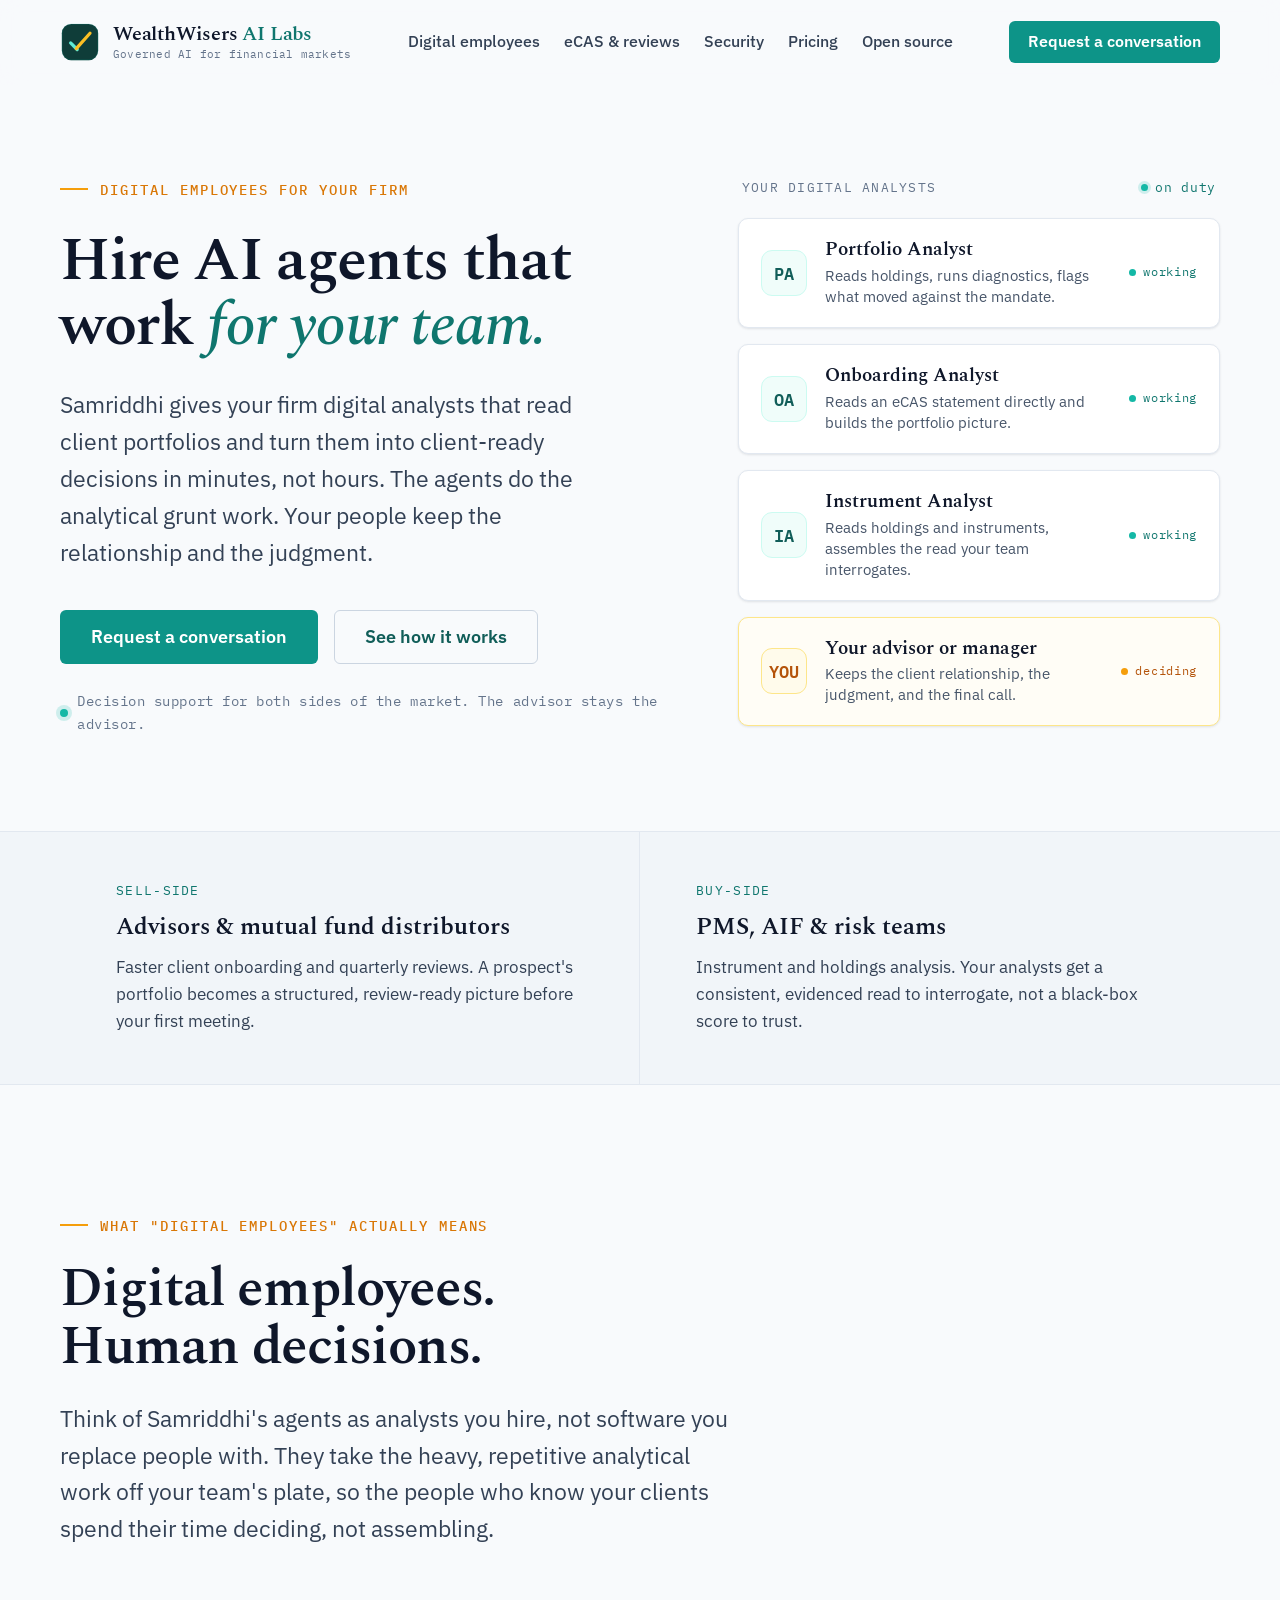
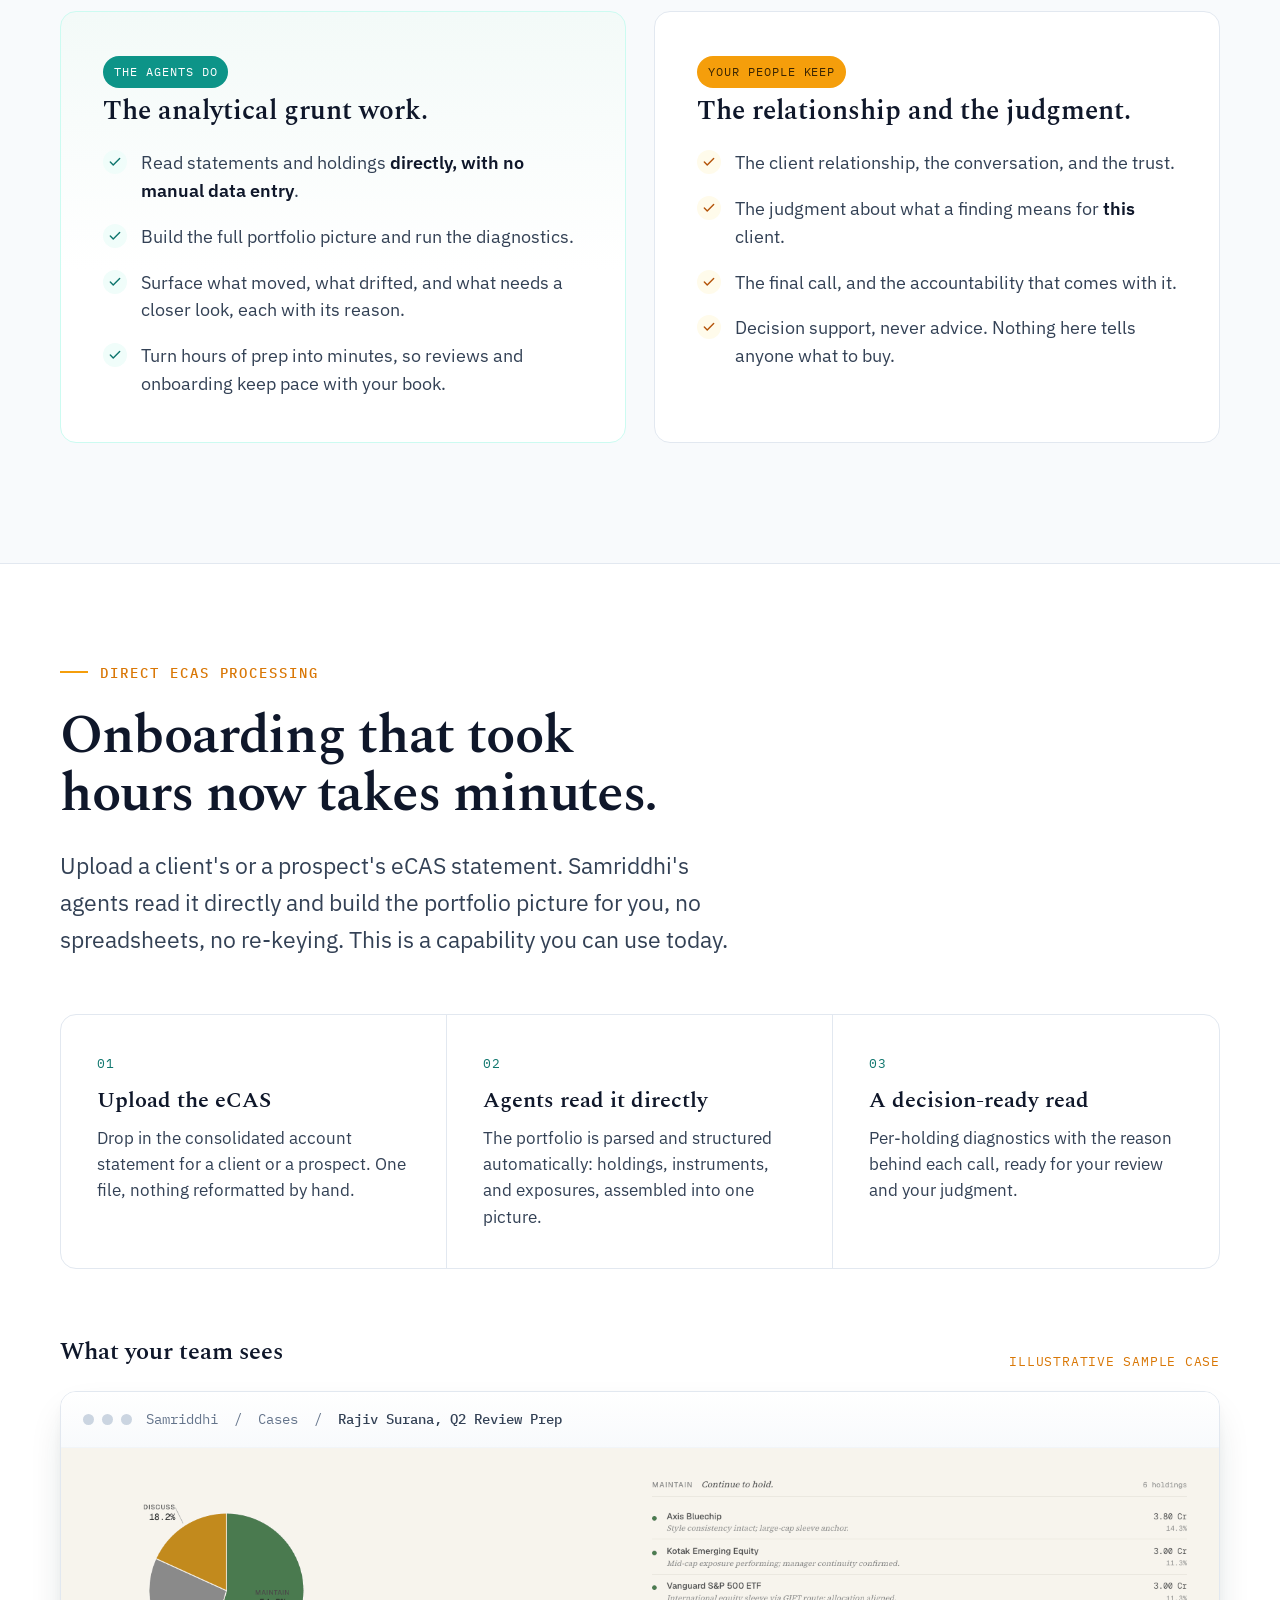
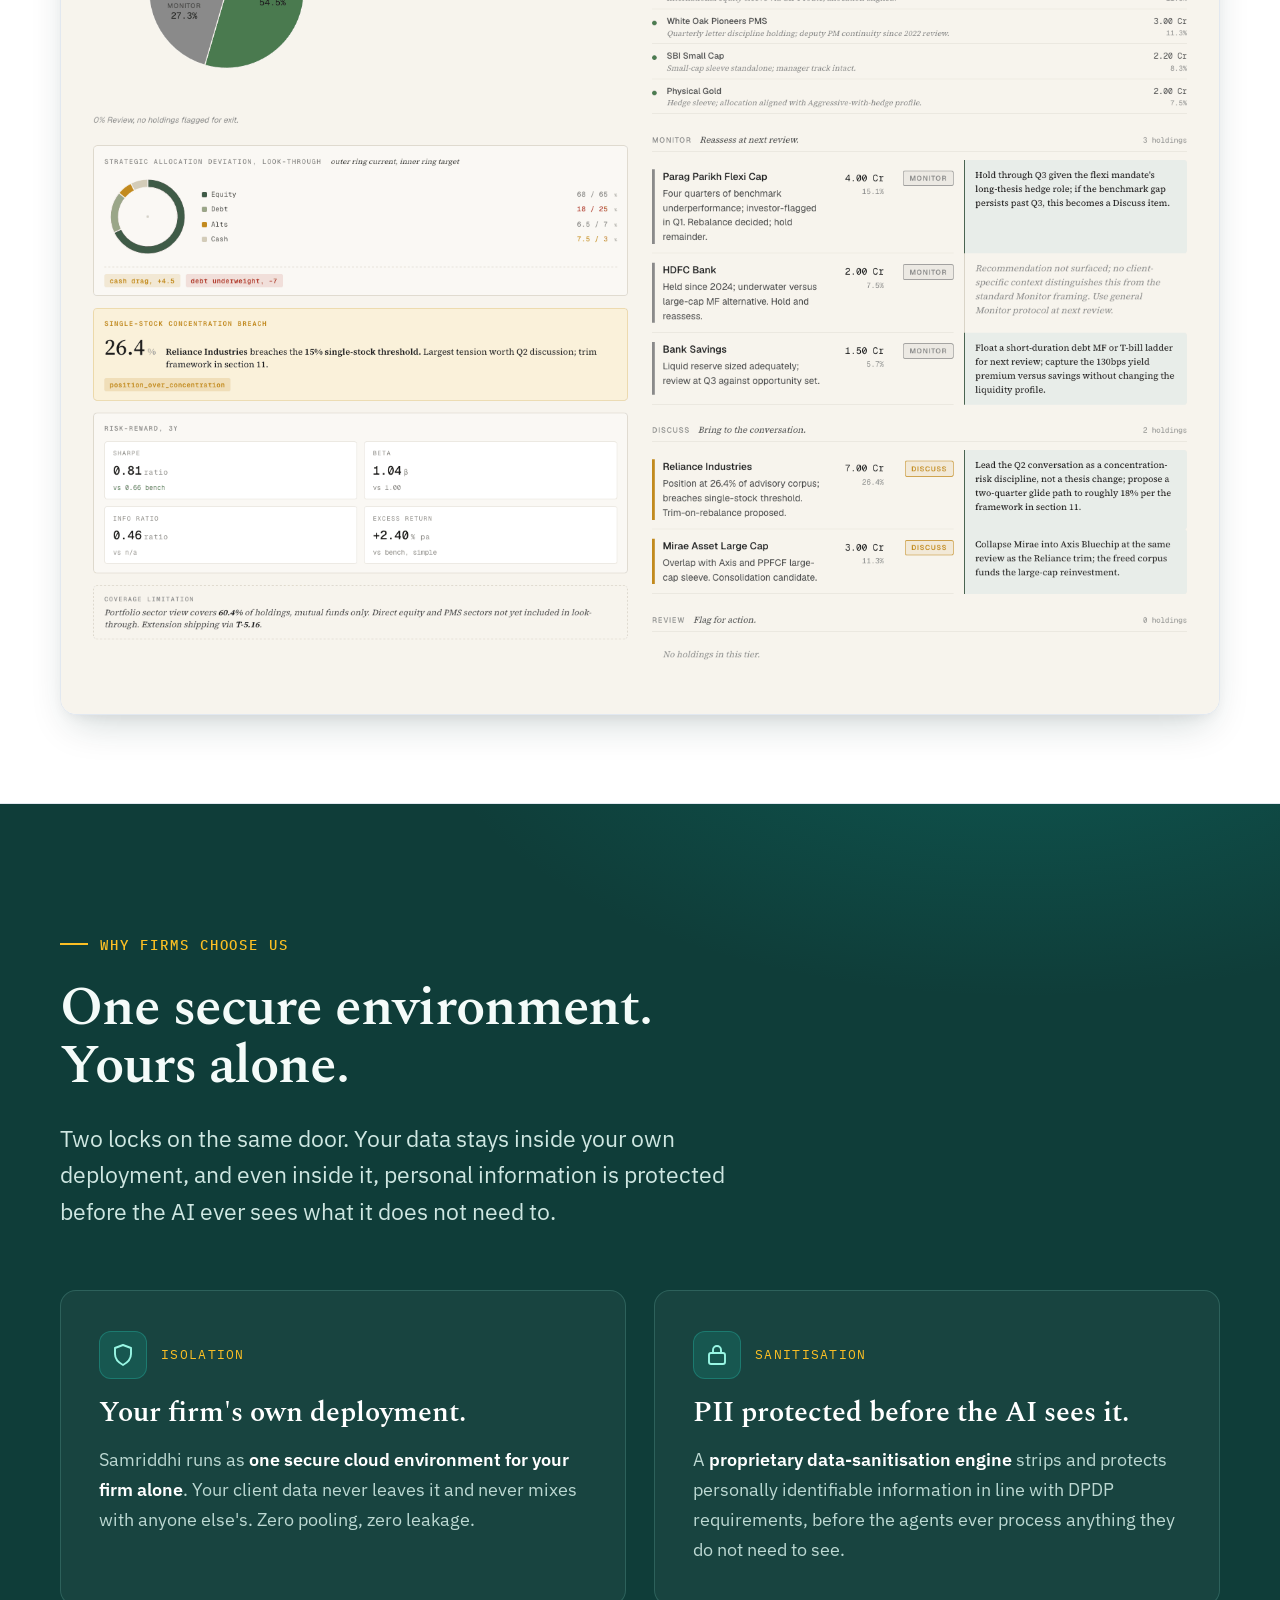
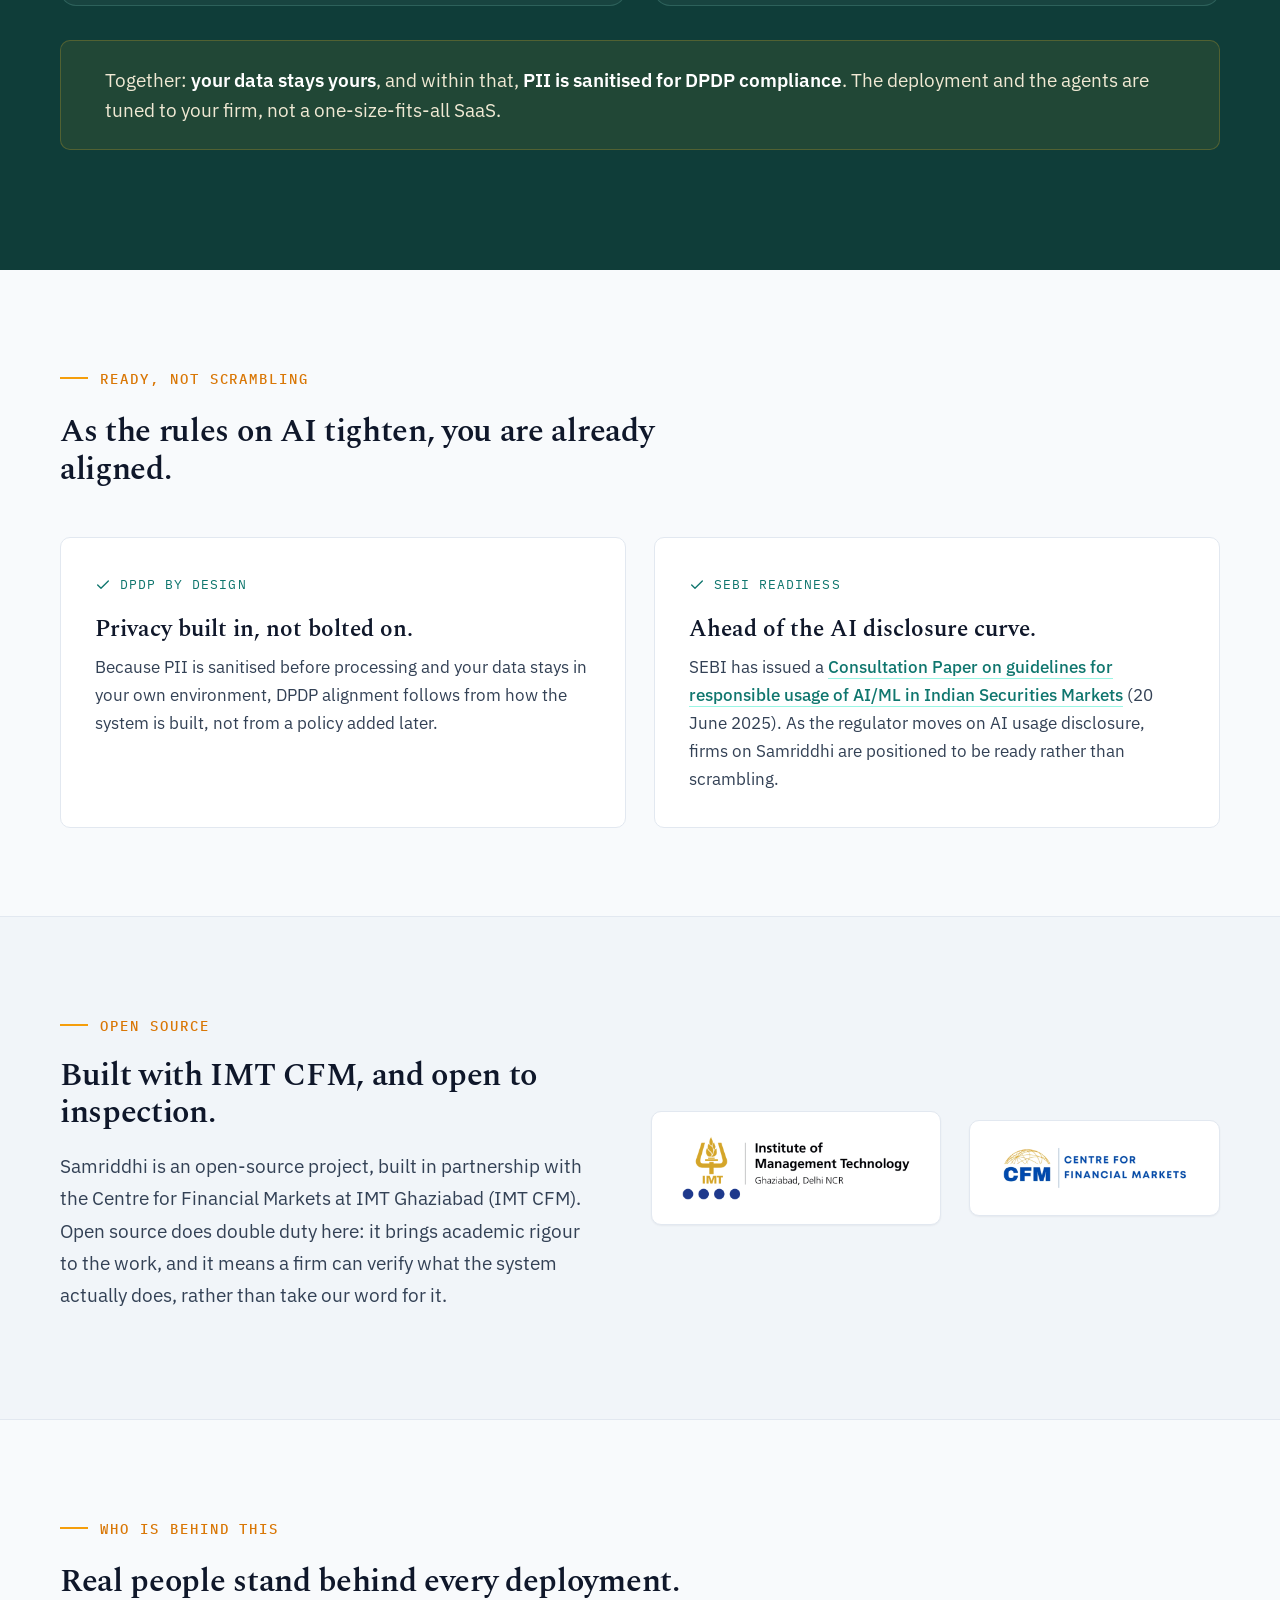
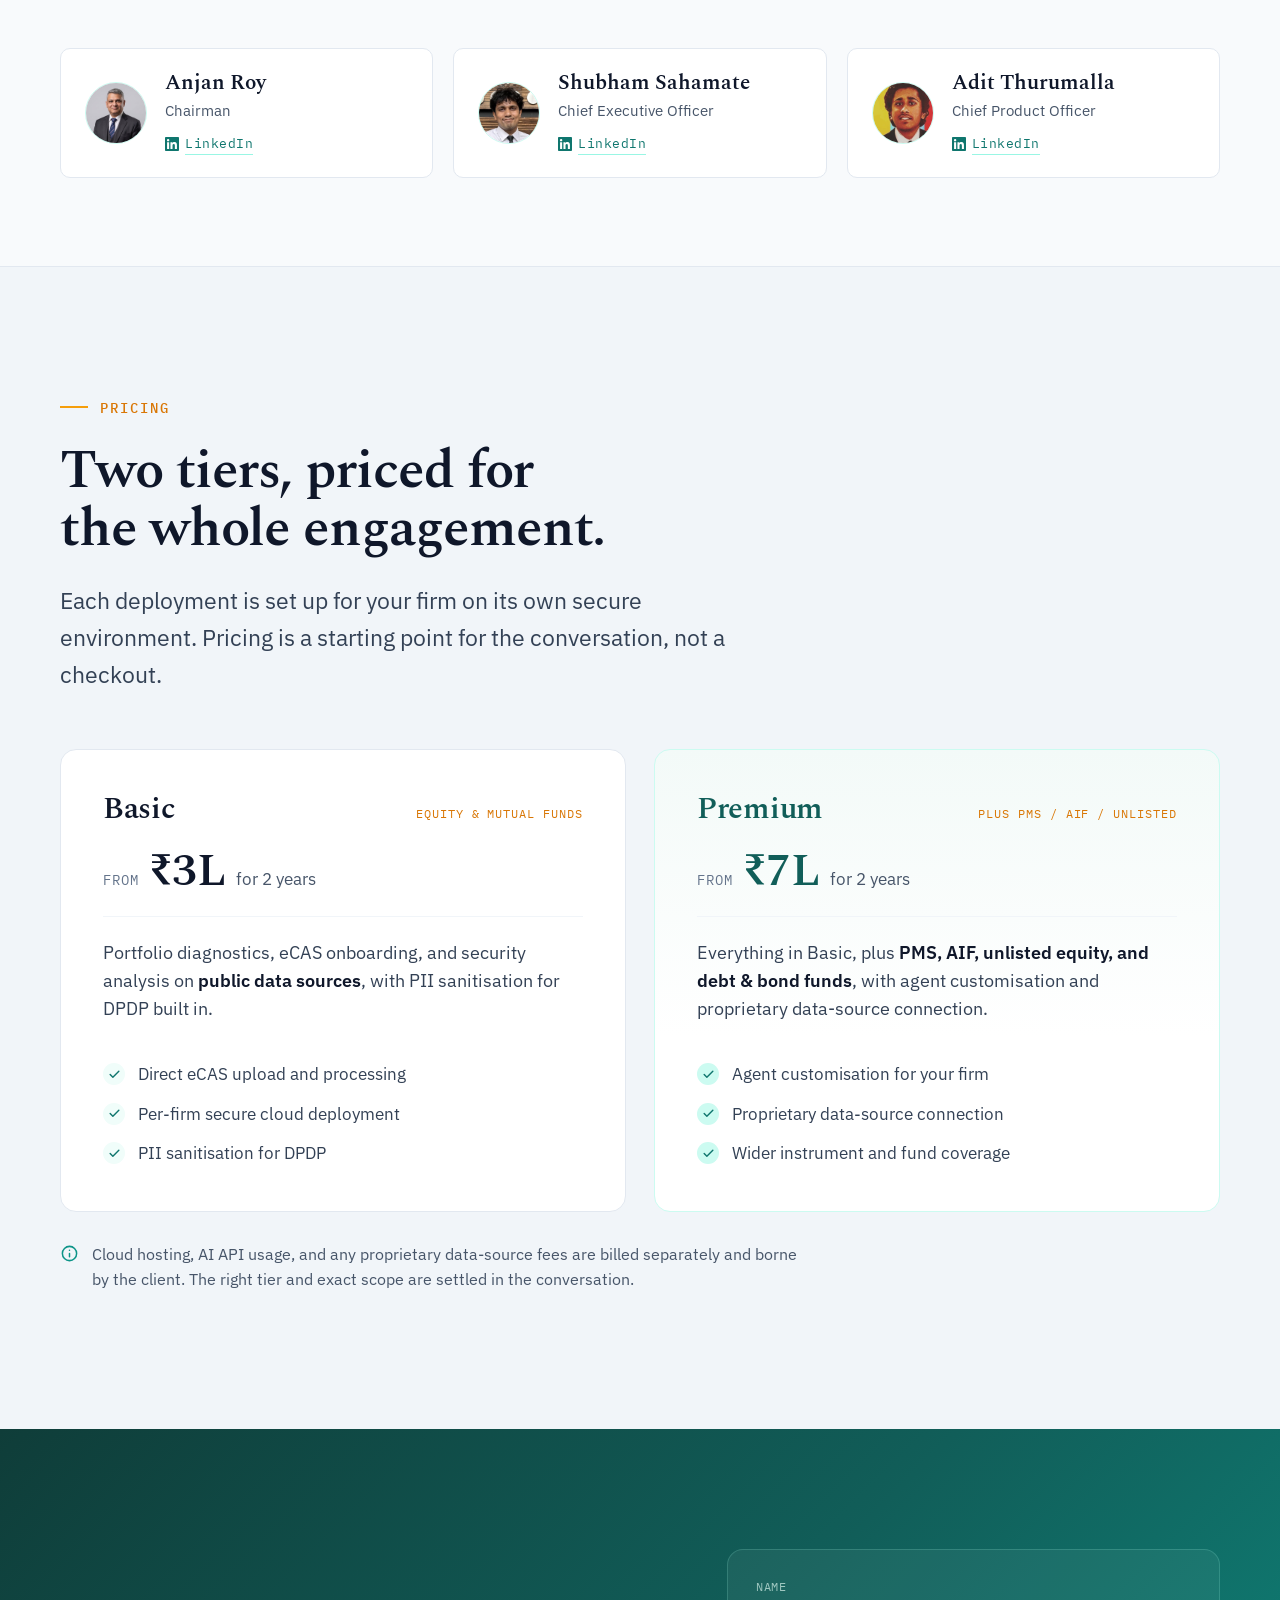
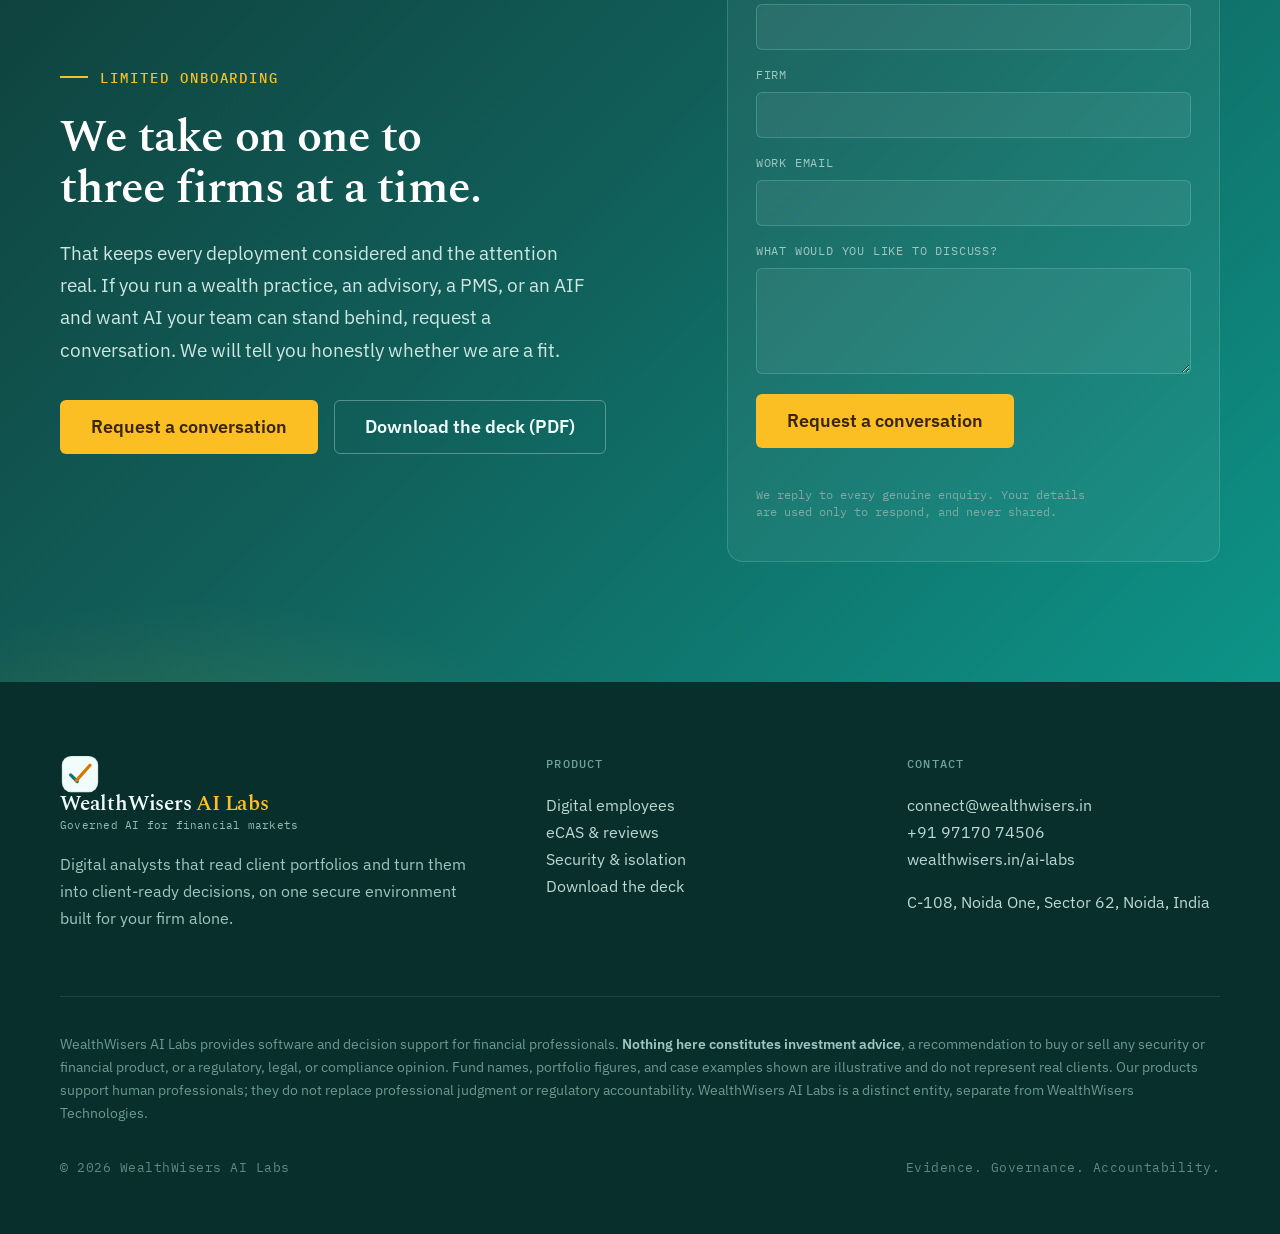
==== index.html @ 950bde5c "Phase 1: home page, deck PDF, and secrets scaffolding Bring in the production home page (static HTML" ====
<!DOCTYPE html>
<html lang="en">
<head>
<meta charset="utf-8">
<meta name="viewport" content="width=device-width, initial-scale=1">
<title>WealthWisers AI Labs: Hire AI agents that work for your team</title>
<meta name="description" content="Samriddhi gives your firm digital analysts that read client portfolios, straight from an eCAS upload, and turn them into client-ready decisions in minutes. Decision support for both sides of the market. Open source, built with IMT CFM.">
<link rel="icon" href="assets/logo-mark.svg" type="image/svg+xml">
<meta name="theme-color" content="#0f3d39">
<meta property="og:type" content="website">
<meta property="og:title" content="WealthWisers AI Labs: Hire AI agents that work for your team">
<meta property="og:description" content="Digital analysts that read client portfolios, straight from an eCAS upload, and turn them into client-ready decisions in minutes. Decision support for both sides of the market.">
<meta property="og:image" content="assets/hero-verdicts.png">
<meta name="twitter:card" content="summary_large_image">
<link rel="stylesheet" href="site.css">
</head>
<body>

<!-- ================= HEADER ================= -->
<header class="site-header" id="header">
  <div class="wrap nav">
    <a class="logo" href="#top" aria-label="WealthWisers AI Labs home">
      <img src="assets/logo-mark.svg" alt="">
      <span class="wm">
        <span class="name">WealthWisers <span class="ai">AI Labs</span></span>
        <span class="tag">Governed AI for financial markets</span>
      </span>
    </a>
    <nav class="nav-links" aria-label="Primary">
      <a href="#employees">Digital employees</a>
      <a href="#ecas">eCAS &amp; reviews</a>
      <a href="#security">Security</a>
      <a href="#pricing">Pricing</a>
      <a href="#opensource">Open source</a>
    </nav>
    <div class="nav-cta">
      <a class="btn btn-secondary" href="#opensource">See how it works</a>
      <a class="btn btn-primary" href="#talk">Request a conversation</a>
      <button class="menu-btn" id="menuBtn" aria-label="Open menu" aria-expanded="false">
        <svg viewBox="0 0 24 24" fill="none" stroke="currentColor" stroke-width="2" stroke-linecap="round"><path d="M3 6h18M3 12h18M3 18h18"/></svg>
      </button>
    </div>
  </div>
  <div class="mobile-menu" id="mobileMenu">
    <a href="#employees">Digital employees</a>
    <a href="#ecas">eCAS &amp; reviews</a>
    <a href="#security">Security</a>
    <a href="#pricing">Pricing</a>
    <a href="#opensource">Open source</a>
    <a href="#team">Team</a>
    <a class="btn btn-primary" href="#talk">Request a conversation</a>
  </div>
</header>

<main id="top">

  <!-- ================= HERO, LAYER 1: ATTENTION ================= -->
  <section class="hero">
    <div class="wrap hero-grid">
      <div class="hero-copy">
        <span class="eyebrow reveal"><span class="rule"></span> Digital employees for your firm</span>
        <h1 class="h-hero reveal">Hire AI agents that work <span class="em">for your team.</span></h1>
        <p class="lede reveal">Samriddhi gives your firm digital analysts that read client portfolios and turn them into client-ready decisions in minutes, not hours. The agents do the analytical grunt work. Your people keep the relationship and the judgment.</p>
        <div class="hero-actions reveal">
          <a class="btn btn-primary btn-lg" href="#talk">Request a conversation</a>
          <a class="btn btn-secondary btn-lg" href="#employees">See how it works</a>
        </div>
        <div class="hero-note reveal"><span class="dot"></span> Decision support for both sides of the market. The advisor stays the advisor.</div>
      </div>

      <div class="hero-visual reveal">
        <div class="roster">
          <div class="roster-head">
            <span class="rt">Your digital analysts</span>
            <span class="rc">on duty</span>
          </div>
          <div class="agent">
            <div class="glyph">PA</div>
            <div class="meta">
              <div class="role">Portfolio Analyst</div>
              <div class="job">Reads holdings, runs diagnostics, flags what moved against the mandate.</div>
            </div>
            <div class="stat"><span class="d"></span> working</div>
          </div>
          <div class="agent">
            <div class="glyph">OA</div>
            <div class="meta">
              <div class="role">Onboarding Analyst</div>
              <div class="job">Reads an eCAS statement directly and builds the portfolio picture.</div>
            </div>
            <div class="stat"><span class="d"></span> working</div>
          </div>
          <div class="agent">
            <div class="glyph">IA</div>
            <div class="meta">
              <div class="role">Instrument Analyst</div>
              <div class="job">Reads holdings and instruments, assembles the read your team interrogates.</div>
            </div>
            <div class="stat"><span class="d"></span> working</div>
          </div>
          <div class="agent human">
            <div class="glyph">YOU</div>
            <div class="meta">
              <div class="role">Your advisor or manager</div>
              <div class="job">Keeps the client relationship, the judgment, and the final call.</div>
            </div>
            <div class="stat"><span class="d"></span> deciding</div>
          </div>
        </div>
      </div>
    </div>
  </section>

  <!-- ================= BOTH-SIDES BAND ================= -->
  <section class="band">
    <div class="wrap">
      <div class="band-grid">
        <div class="band-cell">
          <div class="k">Sell-side</div>
          <div class="t">Advisors &amp; mutual fund distributors</div>
          <div class="d">Faster client onboarding and quarterly reviews. A prospect's portfolio becomes a structured, review-ready picture before your first meeting.</div>
        </div>
        <div class="band-cell">
          <div class="k">Buy-side</div>
          <div class="t">PMS, AIF &amp; risk teams</div>
          <div class="d">Instrument and holdings analysis. Your analysts get a consistent, evidenced read to interrogate, not a black-box score to trust.</div>
        </div>
      </div>
    </div>
  </section>

  <!-- ================= LAYER 1 EXPANDED, DIGITAL EMPLOYEES, HUMAN DECISIONS ================= -->
  <section class="section" id="employees">
    <div class="wrap">
      <div class="sec-head">
        <span class="eyebrow"><span class="rule"></span> What "digital employees" actually means</span>
        <h2 class="h-sec">Digital employees. Human decisions.</h2>
        <p class="lede measure">Think of Samriddhi's agents as analysts you hire, not software you replace people with. They take the heavy, repetitive analytical work off your team's plate, so the people who know your clients spend their time deciding, not assembling.</p>
      </div>

      <div class="split">
        <div class="split-card agents">
          <div class="ch"><span class="badge">The agents do</span></div>
          <h3>The analytical grunt work.</h3>
          <ul class="split-list">
            <li><span class="mk"><svg viewBox="0 0 24 24" fill="none" stroke="currentColor" stroke-width="2.4" stroke-linecap="round" stroke-linejoin="round"><path d="M20 6 9 17l-5-5"/></svg></span><span>Read statements and holdings <b>directly, with no manual data entry</b>.</span></li>
            <li><span class="mk"><svg viewBox="0 0 24 24" fill="none" stroke="currentColor" stroke-width="2.4" stroke-linecap="round" stroke-linejoin="round"><path d="M20 6 9 17l-5-5"/></svg></span><span>Build the full portfolio picture and run the diagnostics.</span></li>
            <li><span class="mk"><svg viewBox="0 0 24 24" fill="none" stroke="currentColor" stroke-width="2.4" stroke-linecap="round" stroke-linejoin="round"><path d="M20 6 9 17l-5-5"/></svg></span><span>Surface what moved, what drifted, and what needs a closer look, each with its reason.</span></li>
            <li><span class="mk"><svg viewBox="0 0 24 24" fill="none" stroke="currentColor" stroke-width="2.4" stroke-linecap="round" stroke-linejoin="round"><path d="M20 6 9 17l-5-5"/></svg></span><span>Turn hours of prep into minutes, so reviews and onboarding keep pace with your book.</span></li>
          </ul>
        </div>
        <div class="split-card humans">
          <div class="ch"><span class="badge">Your people keep</span></div>
          <h3>The relationship and the judgment.</h3>
          <ul class="split-list">
            <li><span class="mk"><svg viewBox="0 0 24 24" fill="none" stroke="currentColor" stroke-width="2.4" stroke-linecap="round" stroke-linejoin="round"><path d="M20 6 9 17l-5-5"/></svg></span><span>The client relationship, the conversation, and the trust.</span></li>
            <li><span class="mk"><svg viewBox="0 0 24 24" fill="none" stroke="currentColor" stroke-width="2.4" stroke-linecap="round" stroke-linejoin="round"><path d="M20 6 9 17l-5-5"/></svg></span><span>The judgment about what a finding means for <b>this</b> client.</span></li>
            <li><span class="mk"><svg viewBox="0 0 24 24" fill="none" stroke="currentColor" stroke-width="2.4" stroke-linecap="round" stroke-linejoin="round"><path d="M20 6 9 17l-5-5"/></svg></span><span>The final call, and the accountability that comes with it.</span></li>
            <li><span class="mk"><svg viewBox="0 0 24 24" fill="none" stroke="currentColor" stroke-width="2.4" stroke-linecap="round" stroke-linejoin="round"><path d="M20 6 9 17l-5-5"/></svg></span><span>Decision support, never advice. Nothing here tells anyone what to buy.</span></li>
          </ul>
        </div>
      </div>
    </div>
  </section>

  <!-- ================= LAYER 2, THE EFFICIENCY HIT (eCAS) ================= -->
  <section class="section-tight" id="ecas" style="background:var(--surface-raised);border-block:1px solid var(--slate-200);">
    <div class="wrap">
      <div class="sec-head">
        <span class="eyebrow"><span class="rule"></span> Direct eCAS processing</span>
        <h2 class="h-sec">Onboarding that took hours now takes minutes.</h2>
        <p class="lede measure">Upload a client's or a prospect's eCAS statement. Samriddhi's agents read it directly and build the portfolio picture for you, no spreadsheets, no re-keying. This is a capability you can use today.</p>
      </div>

      <div class="flow">
        <div class="flow-step">
          <div class="n">01</div>
          <h4>Upload the eCAS</h4>
          <p>Drop in the consolidated account statement for a client or a prospect. One file, nothing reformatted by hand.</p>
        </div>
        <div class="flow-step">
          <div class="n">02</div>
          <h4>Agents read it directly</h4>
          <p>The portfolio is parsed and structured automatically: holdings, instruments, and exposures, assembled into one picture.</p>
        </div>
        <div class="flow-step">
          <div class="n">03</div>
          <h4>A decision-ready read</h4>
          <p>Per-holding diagnostics with the reason behind each call, ready for your review and your judgment.</p>
        </div>
      </div>

      <div class="proof">
        <div class="proof-cap">
          <span class="pt">What your team sees</span>
          <span class="pb">Illustrative sample case</span>
        </div>
        <div class="shot">
          <div class="bar">
            <div class="dots"><i></i><i></i><i></i></div>
            <div class="crumb">Samriddhi&nbsp; / &nbsp;Cases&nbsp; / &nbsp;<b>Rajiv Surana, Q2 Review Prep</b></div>
          </div>
          <img src="assets/hero-verdicts.png" alt="Samriddhi per-holding verdicts: a Maintain, Monitor and Discuss breakdown with plain-English verdict cards, each carrying the reason behind the call.">
        </div>
      </div>
    </div>
  </section>

  <!-- ================= LAYER 3, THE SALE (SECURITY) ================= -->
  <section class="section dark" id="security">
    <div class="wrap">
      <div class="sec-head">
        <span class="eyebrow on-dark"><span class="rule"></span> Why firms choose us</span>
        <h2 class="h-sec on-dark">One secure environment. Yours alone.</h2>
        <p class="lede on-dark measure">Two locks on the same door. Your data stays inside your own deployment, and even inside it, personal information is protected before the AI ever sees what it does not need to.</p>
      </div>

      <div class="locks">
        <div class="lock">
          <div class="lk">
            <span class="ico"><svg viewBox="0 0 24 24" fill="none" stroke="currentColor" stroke-width="1.9" stroke-linecap="round" stroke-linejoin="round"><path d="M12 2 4 5v6c0 5 3.4 8.5 8 11 4.6-2.5 8-6 8-11V5l-8-3Z"/></svg></span>
            <span class="lt">Isolation</span>
          </div>
          <h3>Your firm's own deployment.</h3>
          <p>Samriddhi runs as <b>one secure cloud environment for your firm alone</b>. Your client data never leaves it and never mixes with anyone else's. Zero pooling, zero leakage.</p>
        </div>
        <div class="lock">
          <div class="lk">
            <span class="ico"><svg viewBox="0 0 24 24" fill="none" stroke="currentColor" stroke-width="1.9" stroke-linecap="round" stroke-linejoin="round"><rect x="4" y="10" width="16" height="11" rx="2"/><path d="M8 10V7a4 4 0 0 1 8 0v3"/></svg></span>
            <span class="lt">Sanitisation</span>
          </div>
          <h3>PII protected before the AI sees it.</h3>
          <p>A <b>proprietary data-sanitisation engine</b> strips and protects personally identifiable information in line with DPDP requirements, before the agents ever process anything they do not need to see.</p>
        </div>
      </div>

      <div class="together">
        <span class="ico"><svg viewBox="0 0 24 24" fill="none" stroke="currentColor" stroke-width="2" stroke-linecap="round" stroke-linejoin="round"><path d="M20 6 9 17l-5-5"/></svg></span>
        <p>Together: <b>your data stays yours</b>, and within that, <b>PII is sanitised for DPDP compliance</b>. The deployment and the agents are tuned to your firm, not a one-size-fits-all SaaS.</p>
      </div>
    </div>
  </section>

  <!-- ================= LAYER 4, REASSURANCE (LIGHT) ================= -->
  <section class="section-tight">
    <div class="wrap">
      <div class="sec-head">
        <span class="eyebrow"><span class="rule"></span> Ready, not scrambling</span>
        <h2 class="h-sub">As the rules on AI tighten, you are already aligned.</h2>
      </div>
      <div class="reassure-grid">
        <div class="reassure-card">
          <span class="rk"><svg viewBox="0 0 24 24" width="16" height="16" fill="none" stroke="currentColor" stroke-width="2" stroke-linecap="round" stroke-linejoin="round"><path d="M20 6 9 17l-5-5"/></svg> DPDP by design</span>
          <h4>Privacy built in, not bolted on.</h4>
          <p>Because PII is sanitised before processing and your data stays in your own environment, DPDP alignment follows from how the system is built, not from a policy added later.</p>
        </div>
        <div class="reassure-card">
          <span class="rk"><svg viewBox="0 0 24 24" width="16" height="16" fill="none" stroke="currentColor" stroke-width="2" stroke-linecap="round" stroke-linejoin="round"><path d="M20 6 9 17l-5-5"/></svg> SEBI readiness</span>
          <h4>Ahead of the AI disclosure curve.</h4>
          <p>SEBI has issued a <a href="https://www.sebi.gov.in/reports-and-statistics/reports/jun-2025/consultation-paper-on-guidelines-for-responsible-usage-of-ai-ml-in-indian-securities-markets_94687.html" target="_blank" rel="noopener">Consultation Paper on guidelines for responsible usage of AI/ML in Indian Securities Markets</a> (20 June 2025). As the regulator moves on AI usage disclosure, firms on Samriddhi are positioned to be ready rather than scrambling.</p>
        </div>
      </div>
    </div>
  </section>

  <!-- ================= OPEN SOURCE / IMT CFM ================= -->
  <section class="section-tight os" id="opensource">
    <div class="wrap">
      <div class="os-grid">
        <div class="os-copy">
          <span class="eyebrow"><span class="rule"></span> Open source</span>
          <h2 class="h-sub" style="margin-top:18px;">Built with IMT CFM, and open to inspection.</h2>
          <p class="body-lg measure" style="margin-top:18px;">Samriddhi is an open-source project, built in partnership with the Centre for Financial Markets at IMT Ghaziabad (IMT CFM). Open source does double duty here: it brings academic rigour to the work, and it means a firm can verify what the system actually does, rather than take our word for it.</p>
        </div>
        <div class="os-logos">
          <a class="chip imt" href="https://www.imt.edu/" target="_blank" rel="noopener" aria-label="IMT Ghaziabad (opens in a new tab)"><img src="assets/partner-imt.png" alt="IMT Ghaziabad, Institute of Management Technology"></a>
          <a class="chip cfm" href="https://www.imt.edu/centre-for-financial-markets/" target="_blank" rel="noopener" aria-label="IMT Centre for Financial Markets (opens in a new tab)"><img src="assets/partner-cfm.png" alt="IMT CFM, Centre for Financial Markets"></a>
        </div>
      </div>
    </div>
  </section>

  <!-- ================= TEAM STRIP ================= -->
  <section class="section-tight" id="team" style="border-bottom:1px solid var(--slate-200);">
    <div class="wrap">
      <div class="sec-head">
        <span class="eyebrow"><span class="rule"></span> Who is behind this</span>
        <h2 class="h-sub">Real people stand behind every deployment.</h2>
      </div>
      <div class="team-strip">
        <a class="person" href="https://www.linkedin.com/in/anjanr/" target="_blank" rel="noopener">
          <span class="avatar"><img src="assets/anjan_roy.jpg" alt="Anjan Roy"></span>
          <span class="pmeta">
            <span class="pname">Anjan Roy</span>
            <span class="prole">Chairman</span>
            <span class="plink"><svg viewBox="0 0 24 24" fill="currentColor"><path d="M20.45 20.45h-3.55v-5.57c0-1.33-.02-3.04-1.85-3.04-1.85 0-2.14 1.45-2.14 2.94v5.67H9.36V9h3.41v1.56h.05c.47-.9 1.64-1.85 3.37-1.85 3.6 0 4.27 2.37 4.27 5.46v6.28zM5.34 7.43a2.06 2.06 0 1 1 0-4.13 2.06 2.06 0 0 1 0 4.13zM7.12 20.45H3.55V9h3.57v11.45zM22.22 0H1.77C.79 0 0 .77 0 1.72v20.56C0 23.23.79 24 1.77 24h20.45c.98 0 1.78-.77 1.78-1.72V1.72C24 .77 23.2 0 22.22 0z"/></svg> <span class="ln">LinkedIn</span></span>
          </span>
        </a>
        <a class="person" href="https://www.linkedin.com/in/sahamate15/" target="_blank" rel="noopener">
          <span class="avatar"><img src="assets/shubham_sahamate.jpg" alt="Shubham Sahamate"></span>
          <span class="pmeta">
            <span class="pname">Shubham Sahamate</span>
            <span class="prole">Chief Executive Officer</span>
            <span class="plink"><svg viewBox="0 0 24 24" fill="currentColor"><path d="M20.45 20.45h-3.55v-5.57c0-1.33-.02-3.04-1.85-3.04-1.85 0-2.14 1.45-2.14 2.94v5.67H9.36V9h3.41v1.56h.05c.47-.9 1.64-1.85 3.37-1.85 3.6 0 4.27 2.37 4.27 5.46v6.28zM5.34 7.43a2.06 2.06 0 1 1 0-4.13 2.06 2.06 0 0 1 0 4.13zM7.12 20.45H3.55V9h3.57v11.45zM22.22 0H1.77C.79 0 0 .77 0 1.72v20.56C0 23.23.79 24 1.77 24h20.45c.98 0 1.78-.77 1.78-1.72V1.72C24 .77 23.2 0 22.22 0z"/></svg> <span class="ln">LinkedIn</span></span>
          </span>
        </a>
        <a class="person" href="https://www.linkedin.com/in/adit-thurumalla-9aa795165/" target="_blank" rel="noopener">
          <span class="avatar"><img src="assets/adit_thurumalla.jpg" alt="Adit Thurumalla"></span>
          <span class="pmeta">
            <span class="pname">Adit Thurumalla</span>
            <span class="prole">Chief Product Officer</span>
            <span class="plink"><svg viewBox="0 0 24 24" fill="currentColor"><path d="M20.45 20.45h-3.55v-5.57c0-1.33-.02-3.04-1.85-3.04-1.85 0-2.14 1.45-2.14 2.94v5.67H9.36V9h3.41v1.56h.05c.47-.9 1.64-1.85 3.37-1.85 3.6 0 4.27 2.37 4.27 5.46v6.28zM5.34 7.43a2.06 2.06 0 1 1 0-4.13 2.06 2.06 0 0 1 0 4.13zM7.12 20.45H3.55V9h3.57v11.45zM22.22 0H1.77C.79 0 0 .77 0 1.72v20.56C0 23.23.79 24 1.77 24h20.45c.98 0 1.78-.77 1.78-1.72V1.72C24 .77 23.2 0 22.22 0z"/></svg> <span class="ln">LinkedIn</span></span>
          </span>
        </a>
      </div>
    </div>
  </section>

  <!-- ================= PRICING ================= -->
  <section class="section" id="pricing" style="background:var(--surface-sunken);">
    <div class="wrap">
      <div class="sec-head">
        <span class="eyebrow"><span class="rule"></span> Pricing</span>
        <h2 class="h-sec">Two tiers, priced for the whole engagement.</h2>
        <p class="lede measure">Each deployment is set up for your firm on its own secure environment. Pricing is a starting point for the conversation, not a checkout.</p>
      </div>

      <div class="pricing-grid">
        <div class="tier basic">
          <div class="tier-head">
            <span class="tier-name">Basic</span>
            <span class="tier-tag">Equity &amp; mutual funds</span>
          </div>
          <div class="tier-price">
            <span class="from">From</span><span class="amt">₹3L</span><span class="per">for 2 years</span>
          </div>
          <p class="tier-desc">Portfolio diagnostics, eCAS onboarding, and security analysis on <b>public data sources</b>, with PII sanitisation for DPDP built in.</p>
          <ul class="tier-feats">
            <li><span class="mk"><svg viewBox="0 0 24 24" fill="none" stroke="currentColor" stroke-width="2.6" stroke-linecap="round" stroke-linejoin="round"><path d="M20 6 9 17l-5-5"/></svg></span><span>Direct eCAS upload and processing</span></li>
            <li><span class="mk"><svg viewBox="0 0 24 24" fill="none" stroke="currentColor" stroke-width="2.6" stroke-linecap="round" stroke-linejoin="round"><path d="M20 6 9 17l-5-5"/></svg></span><span>Per-firm secure cloud deployment</span></li>
            <li><span class="mk"><svg viewBox="0 0 24 24" fill="none" stroke="currentColor" stroke-width="2.6" stroke-linecap="round" stroke-linejoin="round"><path d="M20 6 9 17l-5-5"/></svg></span><span>PII sanitisation for DPDP</span></li>
          </ul>
        </div>
        <div class="tier prem">
          <div class="tier-head">
            <span class="tier-name">Premium</span>
            <span class="tier-tag">Plus PMS / AIF / unlisted</span>
          </div>
          <div class="tier-price">
            <span class="from">From</span><span class="amt">₹7L</span><span class="per">for 2 years</span>
          </div>
          <p class="tier-desc">Everything in Basic, plus <b>PMS, AIF, unlisted equity, and debt &amp; bond funds</b>, with agent customisation and proprietary data-source connection.</p>
          <ul class="tier-feats">
            <li><span class="mk"><svg viewBox="0 0 24 24" fill="none" stroke="currentColor" stroke-width="2.6" stroke-linecap="round" stroke-linejoin="round"><path d="M20 6 9 17l-5-5"/></svg></span><span>Agent customisation for your firm</span></li>
            <li><span class="mk"><svg viewBox="0 0 24 24" fill="none" stroke="currentColor" stroke-width="2.6" stroke-linecap="round" stroke-linejoin="round"><path d="M20 6 9 17l-5-5"/></svg></span><span>Proprietary data-source connection</span></li>
            <li><span class="mk"><svg viewBox="0 0 24 24" fill="none" stroke="currentColor" stroke-width="2.6" stroke-linecap="round" stroke-linejoin="round"><path d="M20 6 9 17l-5-5"/></svg></span><span>Wider instrument and fund coverage</span></li>
          </ul>
        </div>
      </div>

      <p class="pricing-note">
        <span class="ic"><svg viewBox="0 0 24 24" fill="none" stroke="currentColor" stroke-width="1.9" stroke-linecap="round" stroke-linejoin="round"><circle cx="12" cy="12" r="9"/><path d="M12 16v-4M12 8h.01"/></svg></span>
        <span>Cloud hosting, AI API usage, and any proprietary data-source fees are billed separately and borne by the client. The right tier and exact scope are settled in the conversation.</span>
      </p>
    </div>
  </section>

  <!-- ================= CLOSING CTA (SCARCITY) ================= -->
  <section class="section cta" id="talk">
    <div class="wrap">
      <div class="cta-grid">
        <div>
          <span class="eyebrow on-dark"><span class="rule"></span> Limited onboarding</span>
          <h2>We take on one to three firms at a time.</h2>
          <p>That keeps every deployment considered and the attention real. If you run a wealth practice, an advisory, a PMS, or an AIF and want AI your team can stand behind, request a conversation. We will tell you honestly whether we are a fit.</p>
          <div class="cta-actions">
            <a class="btn btn-ondark btn-lg" href="#contact-form">Request a conversation</a>
            <a class="btn btn-ondark-ghost btn-lg" href="deck/samriddhi-ai-labs-deck.pdf" download>Download the deck (PDF)</a>
          </div>
        </div>
        <form class="cta-form" id="contact-form" name="contact" method="POST" data-netlify="true" netlify-honeypot="bot-field" action="/thanks/">
          <input type="hidden" name="form-name" value="contact">
          <p class="hp" aria-hidden="true"><label>Leave this field empty: <input name="bot-field" tabindex="-1" autocomplete="off"></label></p>
          <div class="f-row">
            <label for="cf-name">Name</label>
            <input id="cf-name" name="name" type="text" autocomplete="name" required>
          </div>
          <div class="f-row">
            <label for="cf-firm">Firm</label>
            <input id="cf-firm" name="firm" type="text" autocomplete="organization">
          </div>
          <div class="f-row">
            <label for="cf-email">Work email</label>
            <input id="cf-email" name="email" type="email" autocomplete="email" required>
          </div>
          <div class="f-row">
            <label for="cf-message">What would you like to discuss?</label>
            <textarea id="cf-message" name="message" rows="4" required></textarea>
          </div>
          <button class="btn btn-ondark btn-lg cta-form-submit" type="submit">Request a conversation</button>
          <p class="f-note">We reply to every genuine enquiry. Your details are used only to respond, and never shared.</p>
        </form>
      </div>
    </div>
  </section>

</main>

<!-- ================= FOOTER ================= -->
<footer class="footer">
  <div class="wrap">
    <div class="footer-top">
      <div class="footer-col footer-brand">
        <a class="logo on-dark" href="#top" aria-label="WealthWisers AI Labs home">
          <img src="assets/logo-mark-inverse.svg" alt="">
          <span class="wm">
            <span class="name">WealthWisers <span class="ai">AI Labs</span></span>
            <span class="tag">Governed AI for financial markets</span>
          </span>
        </a>
        <p>Digital analysts that read client portfolios and turn them into client-ready decisions, on one secure environment built for your firm alone.</p>
      </div>
      <div class="footer-col">
        <h5>Product</h5>
        <a href="#employees">Digital employees</a>
        <a href="#ecas">eCAS &amp; reviews</a>
        <a href="#security">Security &amp; isolation</a>
        <a href="deck/samriddhi-ai-labs-deck.pdf" download>Download the deck</a>
      </div>
      <div class="footer-col">
        <h5>Contact</h5>
        <a href="mailto:connect@wealthwisers.in">connect@wealthwisers.in</a>
        <a href="tel:+919717074506">+91 97170 74506</a>
        <a href="#">wealthwisers.in/ai-labs</a>
        <p>C-108, Noida One, Sector 62, Noida, India</p>
      </div>
    </div>
    <p class="disclaimer">WealthWisers AI Labs provides software and decision support for financial professionals. <b>Nothing here constitutes investment advice</b>, a recommendation to buy or sell any security or financial product, or a regulatory, legal, or compliance opinion. Fund names, portfolio figures, and case examples shown are illustrative and do not represent real clients. Our products support human professionals; they do not replace professional judgment or regulatory accountability. WealthWisers AI Labs is a distinct entity, separate from WealthWisers Technologies.</p>
    <div class="footer-legal">
      <span>© 2026 WealthWisers AI Labs</span>
      <span>Evidence. Governance. Accountability.</span>
    </div>
  </div>
</footer>

<template id="__bundler_thumbnail" data-bg-color="#0f3d39">
  <svg viewBox="0 0 1200 800" xmlns="http://www.w3.org/2000/svg">
    <g fill="none" stroke-linecap="round" stroke-width="62">
      <path d="M398 418 L545 565" stroke="#5eead4"></path>
      <path d="M520 545 L828 202" stroke="#fbbf24"></path>
    </g>
  </svg>
</template>

<script>
  // Enable reveal animations only when JS runs (so no-JS / static renders stay visible)
  document.documentElement.classList.add('js');

  // sticky header border on scroll
  const header = document.getElementById('header');
  const onScroll = () => header.classList.toggle('scrolled', window.scrollY > 8);
  onScroll(); window.addEventListener('scroll', onScroll, {passive:true});

  // mobile menu
  const mb = document.getElementById('menuBtn'), mm = document.getElementById('mobileMenu');
  mb.addEventListener('click', () => {
    const open = mm.classList.toggle('open');
    mb.setAttribute('aria-expanded', open ? 'true' : 'false');
  });
  mm.querySelectorAll('a').forEach(a => a.addEventListener('click', () => {
    mm.classList.remove('open'); mb.setAttribute('aria-expanded','false');
  }));

  // reveal on scroll, with a guaranteed fallback so content is never stuck hidden
  const reveals = document.querySelectorAll('.reveal');
  if ('IntersectionObserver' in window) {
    const io = new IntersectionObserver((entries) => {
      entries.forEach(e => { if (e.isIntersecting){ e.target.classList.add('in'); io.unobserve(e.target);} });
    }, {threshold:0.08, rootMargin:'0px 0px -6% 0px'});
    reveals.forEach(el => io.observe(el));
    // fallback: reveal anything still hidden shortly after load (covers headless / no-scroll contexts)
    setTimeout(() => document.querySelectorAll('.reveal:not(.in)').forEach(el => el.classList.add('in')), 900);
  } else {
    reveals.forEach(el => el.classList.add('in'));
  }
</script>
</body>
</html>
---- site.css ----
/* ============================================================
   WealthWisers AI Labs, Homepage
   Legibility-first build. Body never below 17px; primary
   paragraphs larger. Hierarchy from real size+weight contrast.
   ============================================================ */
@import url('colors_and_type.css');

*{box-sizing:border-box;}
html{scroll-behavior:smooth;-webkit-text-size-adjust:100%;}
body{
  margin:0;background:var(--surface);color:var(--ink);
  font-family:var(--font-sans);
  font-size:18px;line-height:1.65;
  -webkit-font-smoothing:antialiased;text-rendering:optimizeLegibility;
}
a{color:inherit;text-decoration:none;}
img{display:block;max-width:100%;}
::selection{background:var(--teal-200);color:var(--teal-950);}

/* ---------- layout ---------- */
.wrap{max-width:1240px;margin:0 auto;padding:0 40px;}
.section{padding:120px 0;}
.section-tight{padding:88px 0;}
@media (max-width:880px){
  .wrap{padding:0 24px;}
  .section{padding:80px 0;}
  .section-tight{padding:60px 0;}
}

/* ---------- type primitives ---------- */
.eyebrow{
  font-family:var(--font-mono);font-weight:500;font-size:14px;
  letter-spacing:0.14em;text-transform:uppercase;color:var(--amber-600);
  display:inline-flex;align-items:flex-start;gap:12px;
}
.eyebrow .rule{width:28px;height:2px;background:var(--amber-500);display:inline-block;flex:none;margin-top:9px;}
.eyebrow.on-dark{color:var(--amber-400);}
.eyebrow.on-dark .rule{background:var(--amber-400);}

h1,h2,h3{margin:0;}
.h-hero{
  font-family:var(--font-display);font-weight:600;
  font-size:clamp(42px,4.8vw,62px);line-height:1.06;letter-spacing:-0.022em;
  color:var(--ink);text-wrap:balance;
}
.h-hero .em{font-style:italic;font-weight:500;color:var(--teal-700);}
.h-sec{
  font-family:var(--font-display);font-weight:600;
  font-size:clamp(34px,4.2vw,54px);line-height:1.08;letter-spacing:-0.02em;
  color:var(--ink);text-wrap:balance;
}
.h-sec.on-dark{color:#f4fbf9;}
.h-sub{
  font-family:var(--font-display);font-weight:600;
  font-size:clamp(24px,2.6vw,32px);line-height:1.18;letter-spacing:-0.01em;color:var(--ink);
}
.lede{font-size:clamp(20px,2vw,23px);line-height:1.6;color:var(--slate-700);font-weight:400;}
.lede.on-dark{color:#cfe7e2;}
.body-lg{font-size:19px;line-height:1.7;color:var(--slate-700);}
.body{font-size:18px;line-height:1.7;color:var(--slate-700);}
.body.on-dark{color:#bcd8d2;}
.measure{max-width:64ch;}
.measure-sm{max-width:54ch;}
strong,b{font-weight:600;color:var(--ink);}
.on-dark strong,.on-dark b{color:#fff;}

/* ---------- buttons ---------- */
.btn{
  display:inline-flex;align-items:center;gap:10px;font-family:var(--font-sans);
  font-weight:600;font-size:17px;padding:15px 26px;border-radius:var(--radius-md);
  border:1.5px solid transparent;cursor:pointer;line-height:1;white-space:nowrap;
  transition:background var(--dur) var(--ease-out),border-color var(--dur) var(--ease-out),
             box-shadow var(--dur) var(--ease-out),transform var(--dur-fast) var(--ease-out);
}
.btn svg{width:18px;height:18px;flex:none;}
.btn-primary{background:var(--teal-600);color:#fff;}
.btn-primary:hover{background:var(--teal-700);box-shadow:var(--shadow-md);transform:translateY(-1px);}
.btn-secondary{background:transparent;color:var(--teal-800);border-color:var(--slate-300);}
.btn-secondary:hover{border-color:var(--teal-600);color:var(--teal-900);}
.btn-ondark{background:var(--amber-400);color:#3a2503;}
.btn-ondark:hover{background:var(--amber-200);box-shadow:var(--shadow-md);transform:translateY(-1px);}
.btn-ondark-ghost{background:transparent;color:#f0fdfa;border-color:rgba(240,253,250,0.32);}
.btn-ondark-ghost:hover{border-color:rgba(240,253,250,0.7);}
.btn-lg{font-size:18px;padding:17px 30px;}

/* ---------- logo lockup ---------- */
.logo{display:flex;align-items:center;gap:13px;}
.logo img{width:40px;height:40px;flex:none;}
.logo .wm{display:flex;flex-direction:column;line-height:1;gap:5px;}
.logo .name{font-family:var(--font-display);font-weight:600;font-size:21px;letter-spacing:-0.01em;color:var(--ink);white-space:nowrap;}
.logo .name .ai{color:var(--teal-700);}
.logo .tag{font-family:var(--font-mono);font-size:11px;letter-spacing:0.02em;color:var(--slate-500);white-space:nowrap;}
.logo.on-dark .name{color:#f0fdfa;}
.logo.on-dark .name .ai{color:var(--amber-400);}
.logo.on-dark .tag{color:#9ec7c0;}

/* ---------- header ---------- */
.site-header{
  position:sticky;top:0;z-index:50;background:rgba(248,250,252,0.86);
  backdrop-filter:saturate(150%) blur(12px);border-bottom:1px solid transparent;
  transition:border-color var(--dur),box-shadow var(--dur);
}
.site-header.scrolled{border-bottom-color:var(--slate-200);box-shadow:0 1px 0 rgba(15,23,42,0.02);}
.nav{display:flex;align-items:center;justify-content:space-between;gap:28px;height:84px;}
.nav-links{display:flex;align-items:center;gap:24px;flex-wrap:nowrap;}
.nav-links a{font-size:15.5px;font-weight:500;color:var(--slate-700);transition:color var(--dur);white-space:nowrap;}
.nav-links a:hover{color:var(--teal-800);}
.nav-cta{display:flex;align-items:center;gap:14px;flex:none;}
.nav-cta .btn{font-size:15.5px;padding:12px 18px;}
.nav .logo{flex:none;}
.nav .logo .name{font-size:20px;}
.menu-btn{display:none;background:none;border:none;cursor:pointer;padding:8px;color:var(--ink);}
.menu-btn svg{width:26px;height:26px;}
@media (max-width:1320px){
  .nav-cta .btn-secondary{display:none;}
}
@media (max-width:980px){
  .nav-links,.nav-cta .btn{display:none;}
  .menu-btn{display:block;}
}
@media (max-width:560px){
  .agent{grid-template-columns:auto 1fr;gap:15px;padding:18px 18px;}
  .agent .stat{display:none;}
  .roster-head{padding-bottom:2px;}
}
.mobile-menu{display:none;flex-direction:column;gap:4px;padding:12px 24px 28px;border-bottom:1px solid var(--slate-200);background:var(--surface);}
.mobile-menu.open{display:flex;}
.mobile-menu a{padding:14px 4px;font-size:18px;font-weight:500;color:var(--slate-800);border-bottom:1px solid var(--slate-100);}
.mobile-menu .btn{margin-top:16px;justify-content:center;}

/* ---------- hero ---------- */
.hero{padding:84px 0 96px;position:relative;overflow:hidden;}
.hero-grid{display:grid;grid-template-columns:1.12fr 0.88fr;gap:64px;align-items:center;}
.hero-copy .eyebrow{margin-bottom:26px;}
.hero-copy .h-hero{margin-bottom:0;}
.hero-copy .lede{margin-top:28px;max-width:40ch;}
.hero-actions{display:flex;flex-wrap:wrap;gap:16px;margin-top:40px;}
.hero-note{margin-top:26px;font-family:var(--font-mono);font-size:13.5px;letter-spacing:0.04em;color:var(--slate-500);display:flex;align-items:center;gap:9px;}
.hero-note .dot{width:8px;height:8px;border-radius:50%;background:var(--teal-500);box-shadow:0 0 0 4px rgba(20,184,166,0.18);flex:none;}

/* hero roster, "digital employees" */
.roster{display:flex;flex-direction:column;gap:16px;}
.roster-head{display:flex;align-items:center;justify-content:space-between;padding:0 4px 4px;gap:16px;}
.roster-head .rt{font-family:var(--font-mono);font-size:12.5px;letter-spacing:0.1em;text-transform:uppercase;color:var(--slate-500);white-space:nowrap;}
.roster-head .rc{font-family:var(--font-mono);font-size:12.5px;letter-spacing:0.06em;color:var(--teal-700);white-space:nowrap;display:flex;align-items:center;gap:7px;}
.roster-head .rc::before{content:"";width:7px;height:7px;border-radius:50%;background:var(--teal-500);box-shadow:0 0 0 3px rgba(20,184,166,0.18);}
.agent{
  display:grid;grid-template-columns:auto 1fr auto;align-items:center;gap:18px;
  background:var(--surface-raised);border:1px solid var(--slate-200);border-radius:var(--radius-lg);
  padding:20px 22px;box-shadow:var(--shadow-sm);
}
.agent .glyph{
  width:46px;height:46px;border-radius:11px;flex:none;display:grid;place-items:center;
  background:var(--teal-50);border:1px solid var(--teal-100);
  font-family:var(--font-mono);font-weight:600;font-size:17px;color:var(--teal-800);
}
.agent .meta .role{font-family:var(--font-display);font-weight:600;font-size:19px;color:var(--ink);line-height:1.2;}
.agent .meta .job{font-size:14.5px;color:var(--slate-600);line-height:1.45;margin-top:3px;}
.agent .stat{display:flex;align-items:center;gap:7px;font-family:var(--font-mono);font-size:11.5px;letter-spacing:0.06em;color:var(--teal-700);white-space:nowrap;}
.agent .stat .d{width:7px;height:7px;border-radius:50%;background:var(--teal-500);flex:none;}
.agent.human{background:#fffdf6;border-color:var(--amber-200);}
.agent.human .glyph{background:var(--amber-50);border-color:var(--amber-200);color:var(--amber-700);}
.agent.human .stat{color:var(--amber-700);}
.agent.human .stat .d{background:var(--amber-500);}

@media (max-width:980px){
  .hero-grid{grid-template-columns:1fr;gap:48px;}
  .hero-copy .lede{max-width:60ch;}
}

/* ---------- both-sides band ---------- */
.band{background:var(--surface-sunken);border-block:1px solid var(--slate-200);}
.band-grid{display:grid;grid-template-columns:1fr 1fr;gap:0;}
.band-cell{padding:48px 56px;}
.band-cell:first-child{border-right:1px solid var(--slate-200);}
.band-cell .k{font-family:var(--font-mono);font-size:13px;letter-spacing:0.1em;text-transform:uppercase;color:var(--teal-700);}
.band-cell .t{font-family:var(--font-display);font-weight:600;font-size:24px;color:var(--ink);margin-top:12px;line-height:1.2;}
.band-cell .d{font-size:17px;line-height:1.6;color:var(--slate-700);margin-top:12px;max-width:46ch;}
@media (max-width:780px){
  .band-grid{grid-template-columns:1fr;}
  .band-cell{padding:36px 24px;}
  .band-cell:first-child{border-right:none;border-bottom:1px solid var(--slate-200);}
}

/* ---------- section header ---------- */
.sec-head{max-width:62ch;}
.sec-head .eyebrow{margin-bottom:22px;}
.sec-head .lede{margin-top:24px;}
.sec-head.center{margin-inline:auto;text-align:center;}
.sec-head.center .eyebrow{justify-content:center;}

/* ---------- two-column: digital vs human ---------- */
.split{display:grid;grid-template-columns:1fr 1fr;gap:28px;margin-top:64px;}
.split-card{
  background:var(--surface-raised);border:1px solid var(--slate-200);border-radius:var(--radius-xl);
  padding:44px 42px;
}
.split-card.agents{background:linear-gradient(180deg,#f3faf8,#ffffff 60%);border-color:var(--teal-100);}
.split-card .ch{display:flex;align-items:center;gap:13px;margin-bottom:8px;}
.split-card .ch .badge{font-family:var(--font-mono);font-size:12px;letter-spacing:0.08em;text-transform:uppercase;padding:6px 11px;border-radius:var(--radius-pill);}
.agents .ch .badge{background:var(--teal-600);color:#fff;}
.humans .ch .badge{background:var(--amber-500);color:#3a2503;}
.split-card h3{font-family:var(--font-display);font-weight:600;font-size:27px;color:var(--ink);line-height:1.15;margin:6px 0 22px;}
.split-list{list-style:none;margin:0;padding:0;display:flex;flex-direction:column;gap:18px;}
.split-list li{display:flex;gap:14px;font-size:18px;line-height:1.55;color:var(--slate-700);}
.split-list li .mk{flex:none;width:24px;height:24px;border-radius:50%;display:grid;place-items:center;margin-top:1px;}
.agents .mk{background:var(--teal-50);color:var(--teal-700);}
.humans .mk{background:var(--amber-50);color:var(--amber-700);}
.split-list li .mk svg{width:14px;height:14px;}
.split-list li b{color:var(--ink);}
@media (max-width:820px){.split{grid-template-columns:1fr;gap:20px;}}

/* ---------- efficiency / eCAS ---------- */
.flow{display:grid;grid-template-columns:repeat(3,1fr);gap:0;margin-top:56px;border:1px solid var(--slate-200);border-radius:var(--radius-xl);overflow:hidden;background:var(--surface-raised);}
.flow-step{padding:38px 36px;position:relative;}
.flow-step:not(:last-child){border-right:1px solid var(--slate-200);}
.flow-step .n{font-family:var(--font-mono);font-size:13px;letter-spacing:0.08em;color:var(--teal-700);}
.flow-step h4{font-family:var(--font-display);font-weight:600;font-size:22px;color:var(--ink);margin:14px 0 10px;line-height:1.2;}
.flow-step p{font-size:16.5px;line-height:1.6;color:var(--slate-700);margin:0;}
@media (max-width:820px){.flow{grid-template-columns:1fr;}.flow-step:not(:last-child){border-right:none;border-bottom:1px solid var(--slate-200);}}

.proof{margin-top:64px;}
.proof-cap{display:flex;align-items:flex-end;justify-content:space-between;gap:24px;margin-bottom:18px;flex-wrap:wrap;}
.proof-cap .pt{font-family:var(--font-display);font-weight:600;font-size:24px;color:var(--ink);}
.proof-cap .pb{font-family:var(--font-mono);font-size:13px;letter-spacing:0.06em;text-transform:uppercase;color:var(--amber-600);}
.shot{background:var(--surface-raised);border:1px solid var(--slate-200);border-radius:var(--radius-xl);overflow:hidden;box-shadow:var(--shadow-lg);}
.shot .bar{display:flex;align-items:center;gap:14px;padding:16px 22px;border-bottom:1px solid var(--slate-100);background:linear-gradient(180deg,#ffffff,#f8fafc);}
.shot .dots{display:flex;gap:8px;}
.shot .dots i{width:11px;height:11px;border-radius:50%;background:var(--slate-300);display:block;}
.shot .crumb{font-family:var(--font-mono);font-size:14px;color:var(--slate-500);white-space:nowrap;overflow:hidden;text-overflow:ellipsis;}
.shot .crumb b{color:var(--slate-700);font-weight:500;}
.shot img{width:100%;height:auto;background:#F7F4ED;}

/* ---------- security (dark) ---------- */
.dark{background:var(--surface-dark);color:#e6f4f1;position:relative;overflow:hidden;}
.dark::before{content:"";position:absolute;inset:0;background:radial-gradient(1000px 500px at 80% -10%,rgba(13,148,136,0.30),transparent 60%);pointer-events:none;}
.dark .wrap{position:relative;}
.locks{display:grid;grid-template-columns:1fr 1fr;gap:28px;margin-top:60px;}
.lock{background:rgba(255,255,255,0.04);border:1px solid rgba(153,246,228,0.16);border-radius:var(--radius-xl);padding:40px 38px;}
.lock .lk{display:flex;align-items:center;gap:14px;margin-bottom:18px;}
.lock .lk .ico{width:48px;height:48px;border-radius:12px;background:rgba(20,184,166,0.16);border:1px solid rgba(45,212,191,0.28);display:grid;place-items:center;color:var(--teal-200);flex:none;}
.lock .lk .ico svg{width:24px;height:24px;}
.lock .lk .lt{font-family:var(--font-mono);font-size:13px;letter-spacing:0.1em;text-transform:uppercase;color:var(--amber-400);}
.lock h3{font-family:var(--font-display);font-weight:600;font-size:28px;color:#fff;line-height:1.15;margin:0 0 16px;}
.lock p{font-size:18px;line-height:1.66;color:#bcd8d2;margin:0;}
.lock p b{color:#fff;}
.together{margin-top:34px;display:flex;gap:16px;align-items:flex-start;background:rgba(251,191,36,0.08);border:1px solid rgba(251,191,36,0.22);border-radius:var(--radius-lg);padding:24px 28px;}
.together .ico{color:var(--amber-400);flex:none;margin-top:2px;}
.together p{font-size:19px;line-height:1.6;color:#f0e9d4;margin:0;}
.together p b{color:#fff;}
@media (max-width:820px){.locks{grid-template-columns:1fr;gap:20px;}}

/* ---------- reassurance (light closing clause) ---------- */
.reassure-grid{display:grid;grid-template-columns:1fr 1fr;gap:28px;margin-top:48px;}
.reassure-card{border:1px solid var(--slate-200);border-radius:var(--radius-lg);padding:34px 34px;background:var(--surface-raised);}
.reassure-card .rk{display:inline-flex;align-items:center;gap:9px;font-family:var(--font-mono);font-size:13px;letter-spacing:0.08em;text-transform:uppercase;color:var(--teal-700);white-space:nowrap;}
.reassure-card h4{font-family:var(--font-display);font-weight:600;font-size:23px;color:var(--ink);margin:14px 0 10px;line-height:1.2;}
.reassure-card p{font-size:17px;line-height:1.65;color:var(--slate-700);margin:0;}
.reassure-card a{color:var(--teal-700);font-weight:500;border-bottom:1px solid var(--teal-200);}
.reassure-card a:hover{color:var(--teal-900);border-color:var(--teal-600);}
@media (max-width:820px){.reassure-grid{grid-template-columns:1fr;gap:18px;}}

/* ---------- open source / partners ---------- */
.os{background:var(--surface-sunken);border-block:1px solid var(--slate-200);}
.os-grid{display:grid;grid-template-columns:1fr auto;gap:56px;align-items:center;}
.os-logos{display:flex;align-items:center;gap:28px;}
.os-logos .chip{background:#fff;border:1px solid var(--slate-200);border-radius:var(--radius-lg);padding:24px 30px;display:grid;place-items:center;box-shadow:var(--shadow-xs);}
.os-logos .chip.imt img{height:64px;width:auto;}
.os-logos .chip.cfm img{height:46px;width:auto;}
@media (max-width:880px){.os-grid{grid-template-columns:1fr;gap:36px;}.os-logos{flex-wrap:wrap;gap:18px;}.os-logos .chip.imt img{height:52px;}.os-logos .chip.cfm img{height:38px;}}

/* ---------- closing CTA ---------- */
.cta{background:var(--gradient-trust);color:#fff;position:relative;overflow:hidden;}
.cta::before{content:"";position:absolute;inset:0;background:radial-gradient(800px 460px at 15% 120%,rgba(251,191,36,0.18),transparent 55%);pointer-events:none;}
.cta .wrap{position:relative;}
.cta-grid{display:grid;grid-template-columns:1.1fr 0.9fr;gap:64px;align-items:center;}
.cta .eyebrow{margin-bottom:22px;}
.cta h2{font-family:var(--font-display);font-weight:600;font-size:clamp(32px,3.6vw,46px);line-height:1.12;letter-spacing:-0.02em;color:#fff;text-wrap:balance;}
.cta p{font-size:19px;line-height:1.7;color:#cfe7e2;margin-top:22px;max-width:48ch;}
.cta-actions{display:flex;flex-wrap:wrap;gap:16px;margin-top:34px;}
.cta-contact{background:rgba(255,255,255,0.06);border:1px solid rgba(153,246,228,0.18);border-radius:var(--radius-xl);padding:8px 0;}
.cta-contact .row{display:flex;align-items:center;gap:16px;padding:18px 28px;border-bottom:1px solid rgba(153,246,228,0.12);}
.cta-contact .row:last-child{border-bottom:none;}
.cta-contact .row .ic{color:var(--teal-200);flex:none;}
.cta-contact .row .ic svg{width:20px;height:20px;display:block;}
.cta-contact .row .tx{display:flex;flex-direction:column;gap:3px;}
.cta-contact .row .lab{font-family:var(--font-mono);font-size:11.5px;letter-spacing:0.08em;text-transform:uppercase;color:#8fbdb5;}
.cta-contact .row .val{font-size:17px;color:#f0fdfa;font-weight:500;}
@media (max-width:880px){.cta-grid{grid-template-columns:1fr;gap:40px;}}

/* contact form (Netlify Forms), on the dark CTA */
.cta-form{display:flex;flex-direction:column;gap:16px;background:rgba(255,255,255,0.05);border:1px solid rgba(153,246,228,0.18);border-radius:var(--radius-xl);padding:28px;}
.cta-form .hp{position:absolute;left:-9999px;width:1px;height:1px;overflow:hidden;}
.cta-form .f-row{display:flex;flex-direction:column;gap:7px;}
.cta-form label{font-family:var(--font-mono);font-size:11.5px;letter-spacing:0.07em;text-transform:uppercase;color:#9ec7c0;}
.cta-form input,.cta-form textarea{width:100%;font-family:var(--font-sans);font-size:16px;color:#f0fdfa;background:rgba(255,255,255,0.06);border:1px solid rgba(153,246,228,0.22);border-radius:var(--radius-md);padding:12px 14px;transition:border-color var(--dur),box-shadow var(--dur);}
.cta-form input::placeholder,.cta-form textarea::placeholder{color:#7fa9a2;}
.cta-form input:focus,.cta-form textarea:focus{outline:none;border-color:var(--teal-400);box-shadow:0 0 0 3px rgba(45,212,191,0.28);}
.cta-form textarea{resize:vertical;min-height:104px;}
.cta-form .cta-form-submit{align-self:flex-start;margin-top:4px;cursor:pointer;-webkit-appearance:none;appearance:none;font-family:var(--font-sans);}
.cta-form .f-note{font-family:var(--font-mono);font-size:11.5px;line-height:1.55;color:#7fa9a2;}

/* ---------- footer ---------- */
.footer{background:var(--surface-darker);color:#9ec7c0;padding:72px 0 56px;}
.footer-top{display:grid;grid-template-columns:1.4fr 1fr 1fr;gap:48px;padding-bottom:48px;border-bottom:1px solid rgba(153,246,228,0.12);}
.footer-col h5{font-family:var(--font-mono);font-size:12px;letter-spacing:0.1em;text-transform:uppercase;color:#6fa39b;margin:0 0 18px;font-weight:500;}
.footer-col p,.footer-col a{font-size:16px;line-height:1.7;color:#bcd8d2;}
.footer-col a{display:block;}
.footer-col a:hover{color:#fff;}
.footer-brand .logo .name{color:#f0fdfa;}
.footer-brand .logo .name .ai{color:var(--amber-400);}
.footer-brand .logo .tag{color:#8fbdb5;}
.footer-brand p{margin-top:20px;font-size:16px;line-height:1.7;color:#9ec7c0;max-width:42ch;}
.disclaimer{margin-top:36px;font-size:13.5px;line-height:1.7;color:#6c9a92;max-width:none;}
.disclaimer b{color:#9ec7c0;font-weight:600;}
.footer-legal{display:flex;justify-content:space-between;gap:20px;flex-wrap:wrap;margin-top:32px;font-family:var(--font-mono);font-size:12.5px;letter-spacing:0.04em;color:#5e8a82;}
@media (max-width:820px){.footer-top{grid-template-columns:1fr;gap:36px;}}

/* ---------- pricing ---------- */
.pricing-grid{display:grid;grid-template-columns:1fr 1fr;gap:28px;margin-top:56px;}
.tier{
  background:var(--surface-raised);border:1px solid var(--slate-200);border-radius:var(--radius-xl);
  padding:44px 42px;display:flex;flex-direction:column;
}
.tier.prem{background:linear-gradient(180deg,#f3faf8,#ffffff 62%);border-color:var(--teal-100);}
.tier .tier-head{display:flex;align-items:baseline;justify-content:space-between;gap:16px;}
.tier .tier-name{font-family:var(--font-display);font-weight:600;font-size:30px;color:var(--ink);line-height:1;letter-spacing:-0.01em;}
.tier.prem .tier-name{color:var(--teal-800);}
.tier .tier-tag{font-family:var(--font-mono);font-size:12px;letter-spacing:0.08em;text-transform:uppercase;color:var(--amber-600);white-space:nowrap;}
.tier .tier-price{display:flex;align-items:baseline;gap:10px;margin-top:24px;flex-wrap:wrap;}
.tier .tier-price .from{font-family:var(--font-mono);font-size:14px;letter-spacing:0.06em;text-transform:uppercase;color:var(--slate-500);white-space:nowrap;}
.tier .tier-price .amt{font-family:var(--font-display);font-weight:600;font-size:46px;color:var(--ink);line-height:1;letter-spacing:-0.02em;}
.tier.prem .tier-price .amt{color:var(--teal-800);}
.tier .tier-price .per{font-size:17px;color:var(--slate-600);font-weight:400;white-space:nowrap;}
.tier .tier-desc{font-size:17.5px;line-height:1.6;color:var(--slate-700);margin-top:22px;padding-top:22px;border-top:1px solid var(--slate-100);}
.tier .tier-desc b{color:var(--ink);font-weight:600;}
.tier .tier-feats{list-style:none;margin:22px 0 0;padding:0;display:flex;flex-direction:column;gap:14px;}
.tier .tier-feats li{display:flex;gap:13px;font-size:17px;line-height:1.5;color:var(--slate-700);}
.tier .tier-feats li .mk{flex:none;width:22px;height:22px;border-radius:50%;display:grid;place-items:center;margin-top:1px;background:var(--teal-50);color:var(--teal-700);}
.tier.prem .tier-feats li .mk{background:var(--teal-100);}
.tier .tier-feats li .mk svg{width:13px;height:13px;}
.pricing-note{margin-top:30px;display:flex;gap:13px;align-items:flex-start;font-size:16px;line-height:1.6;color:var(--slate-600);max-width:74ch;}
.pricing-note .ic{flex:none;color:var(--teal-600);margin-top:2px;}
.pricing-note .ic svg{width:19px;height:19px;display:block;}
@media (max-width:820px){.pricing-grid{grid-template-columns:1fr;gap:20px;}.tier{padding:34px 28px;}}

/* ---------- team strip ---------- */
.team-strip{display:grid;grid-template-columns:repeat(3,1fr);gap:20px;margin-top:48px;}
.person{
  display:flex;align-items:center;gap:18px;background:var(--surface-raised);
  border:1px solid var(--slate-200);border-radius:var(--radius-lg);padding:22px 24px;
  transition:border-color var(--dur),box-shadow var(--dur),transform var(--dur-fast) var(--ease-out);
}
.person:hover{border-color:var(--teal-200);box-shadow:var(--shadow-md);transform:translateY(-2px);}
.person .avatar{
  flex:none;width:62px;height:62px;border-radius:50%;display:grid;place-items:center;overflow:hidden;
  background:var(--teal-50);border:1px solid var(--teal-100);
  font-family:var(--font-display);font-weight:600;font-size:22px;color:var(--teal-800);letter-spacing:0.01em;
}
.person .avatar img{width:100%;height:100%;object-fit:cover;}
.person .pmeta{min-width:0;display:flex;flex-direction:column;align-items:flex-start;}
.person .pname{font-family:var(--font-display);font-weight:600;font-size:21px;color:var(--ink);line-height:1.15;}
.person .prole{font-size:15px;color:var(--slate-600);margin-top:3px;}
.person .plink{display:inline-flex;align-items:center;gap:6px;margin-top:10px;font-family:var(--font-mono);font-size:12.5px;letter-spacing:0.04em;color:var(--teal-700);}
.person .plink svg{width:14px;height:14px;}
.person:hover .plink{color:var(--teal-900);}
.person .plink .ln{border-bottom:1px solid var(--teal-200);}
@media (max-width:860px){.team-strip{grid-template-columns:1fr;gap:14px;}}

/* ---------- partner logos as links ---------- */
.os-logos .chip{transition:border-color var(--dur),box-shadow var(--dur),transform var(--dur-fast) var(--ease-out);}
a.chip:hover{border-color:var(--teal-400);box-shadow:var(--shadow-md);transform:translateY(-2px);}

/* ---------- reveal ---------- */
/* Reveal: only hides when JS is present (html.js); always visible otherwise,
   so static renders, print, and no-JS never show a blank page. */
@media (prefers-reduced-motion:no-preference){
  html.js .reveal{opacity:0;transform:translateY(18px);transition:opacity .7s var(--ease-out),transform .7s var(--ease-out);}
  html.js .reveal.in{opacity:1;transform:none;}
}
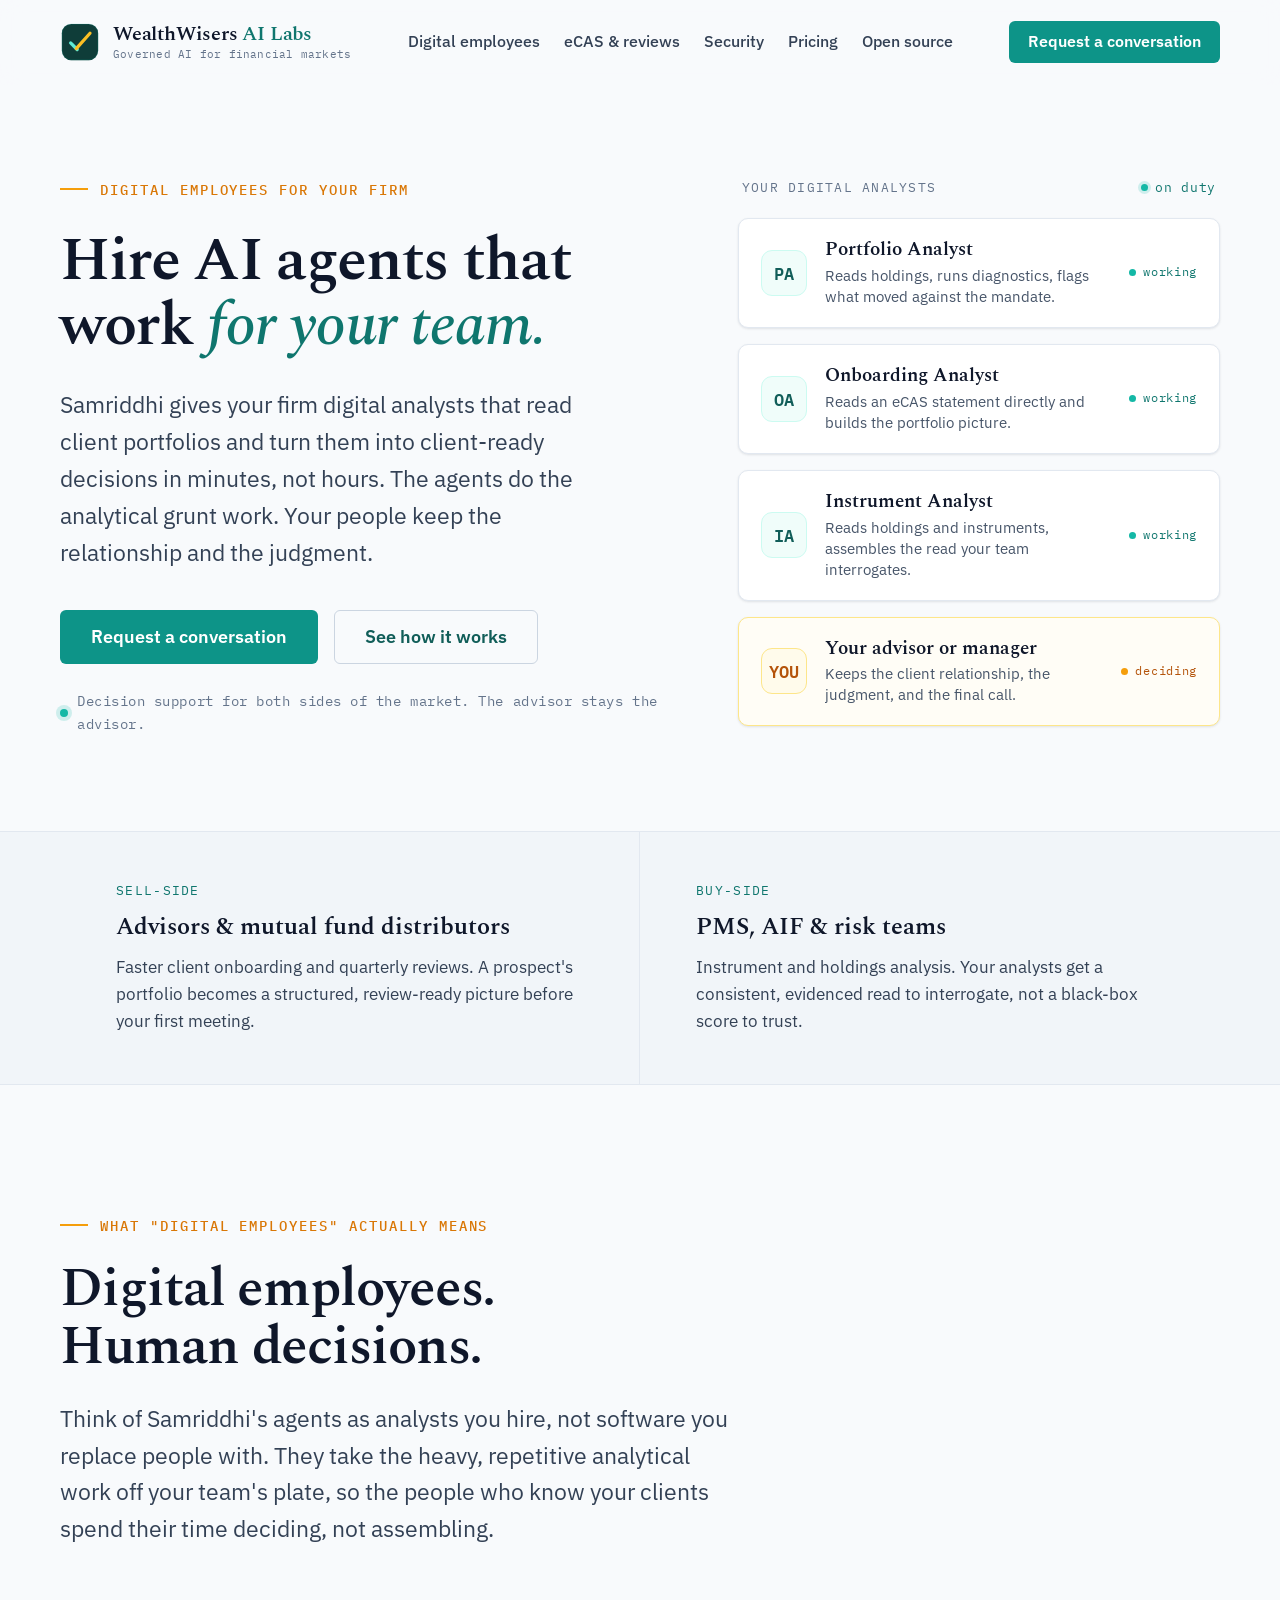
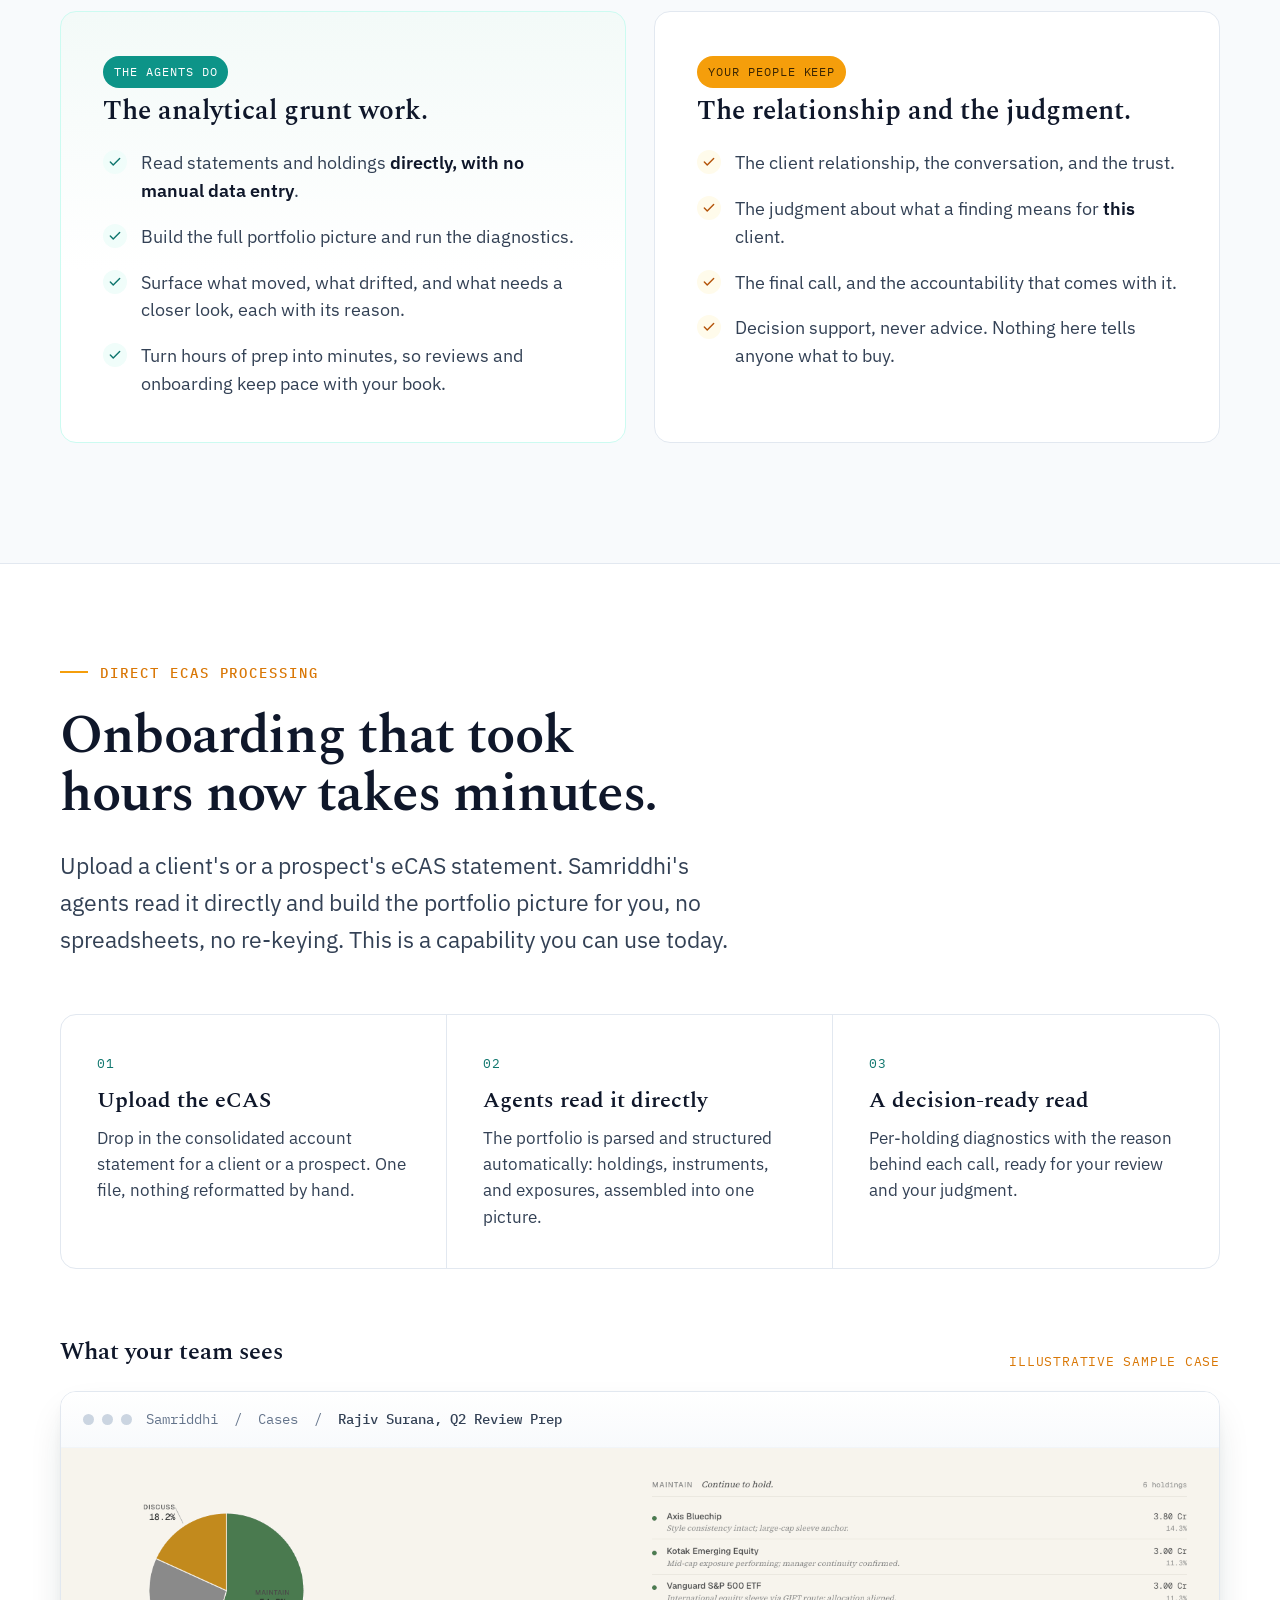
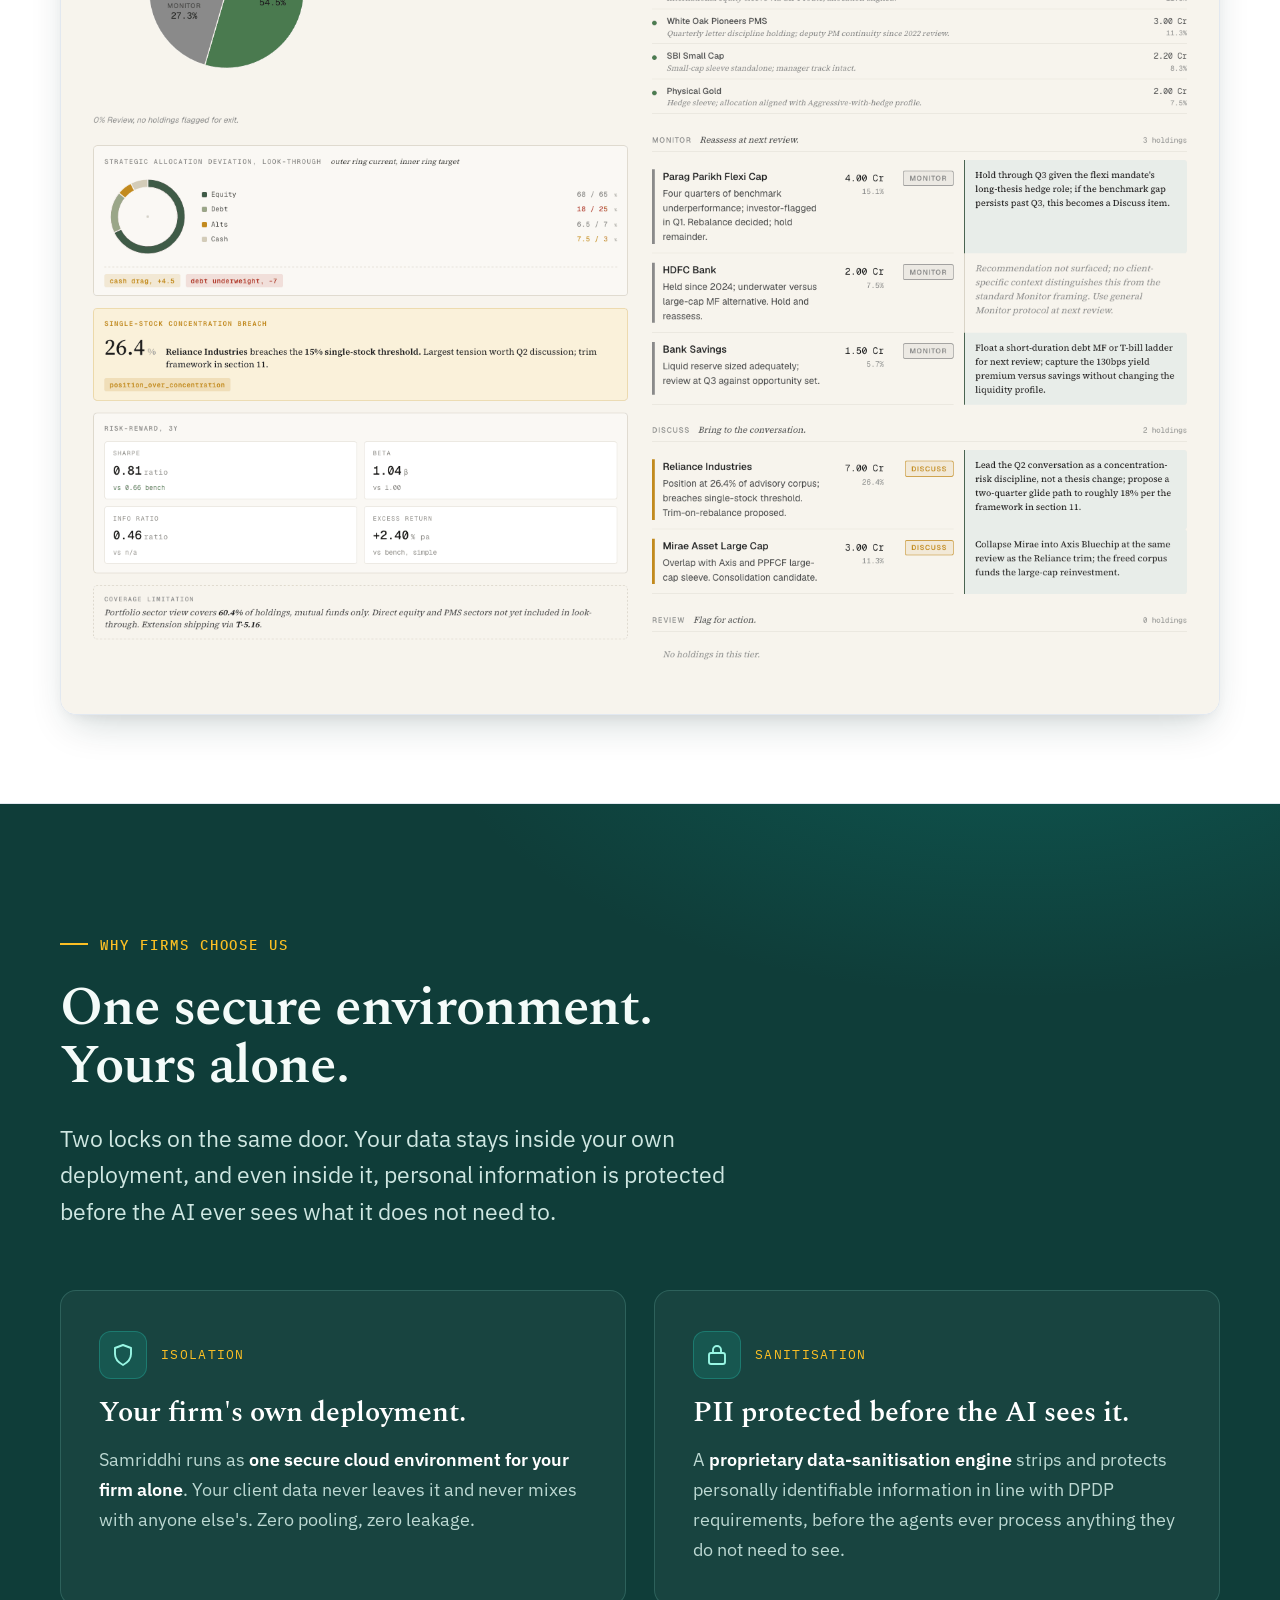
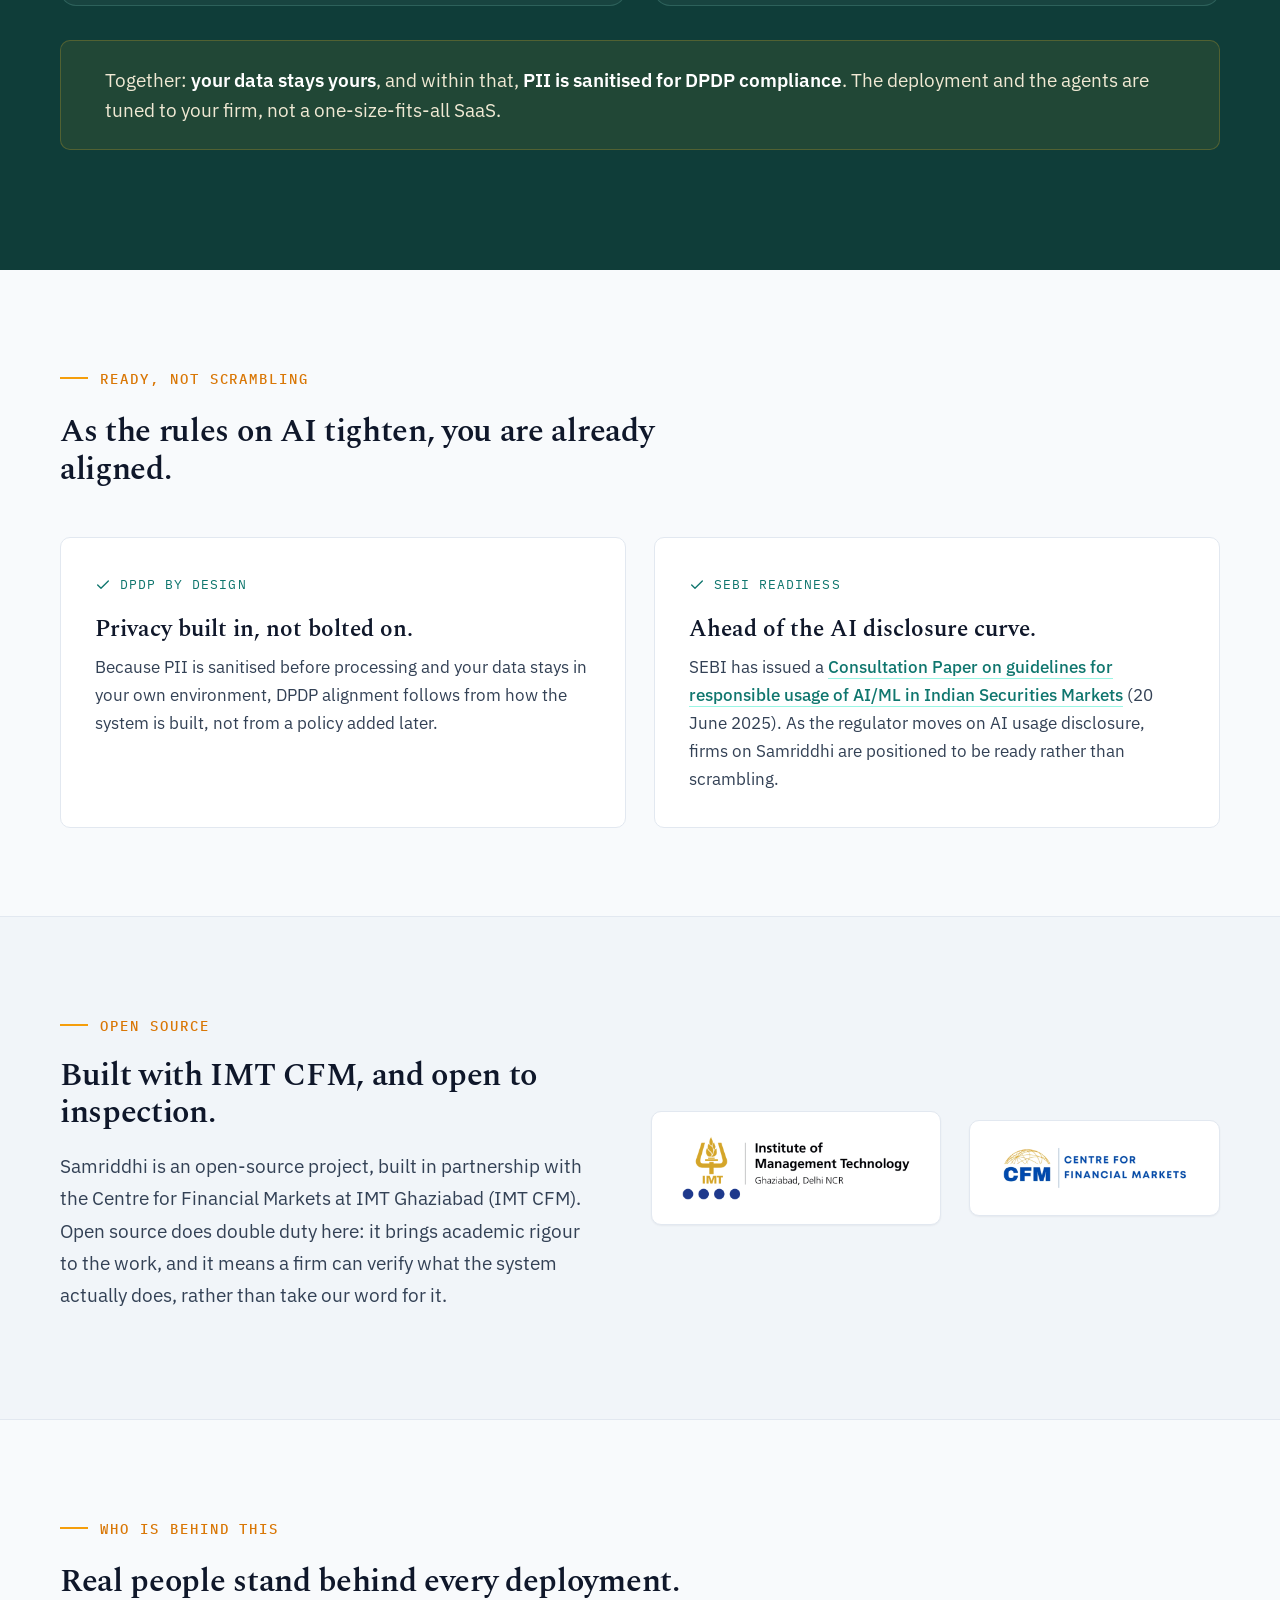
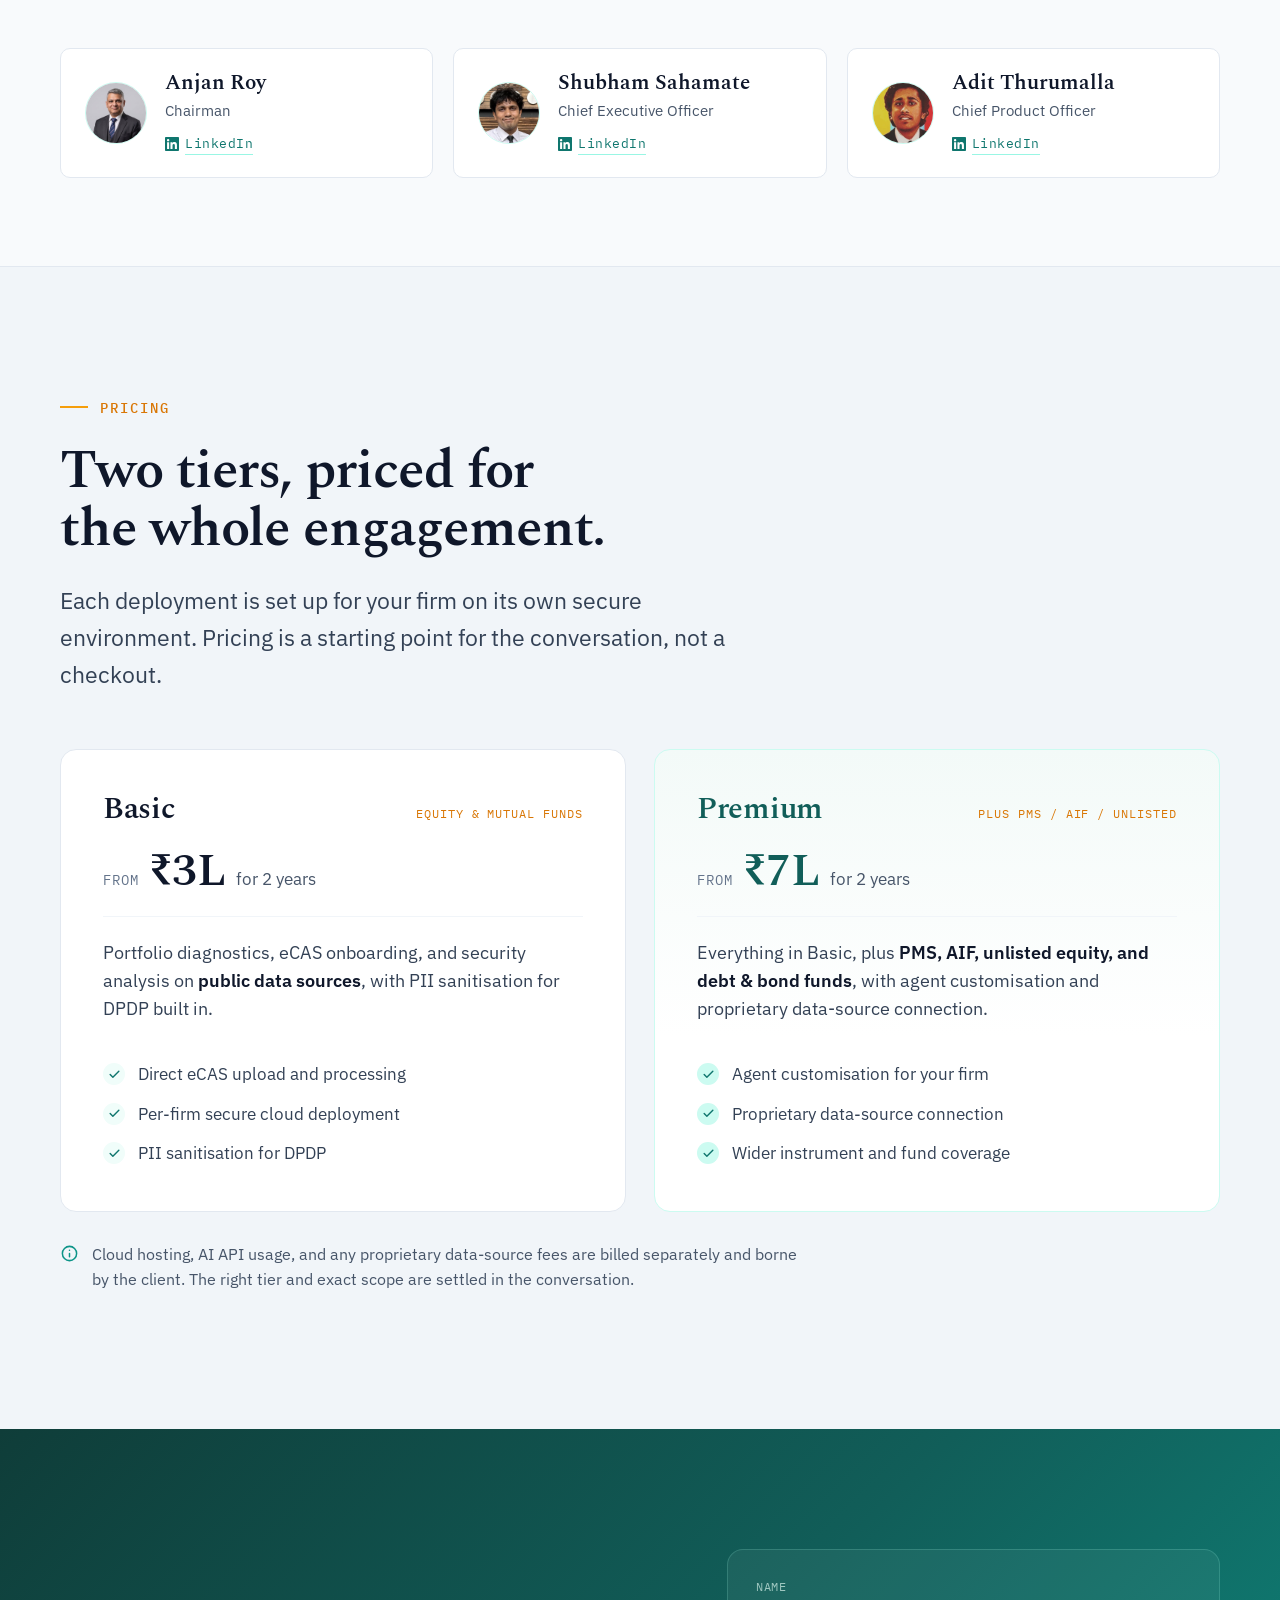
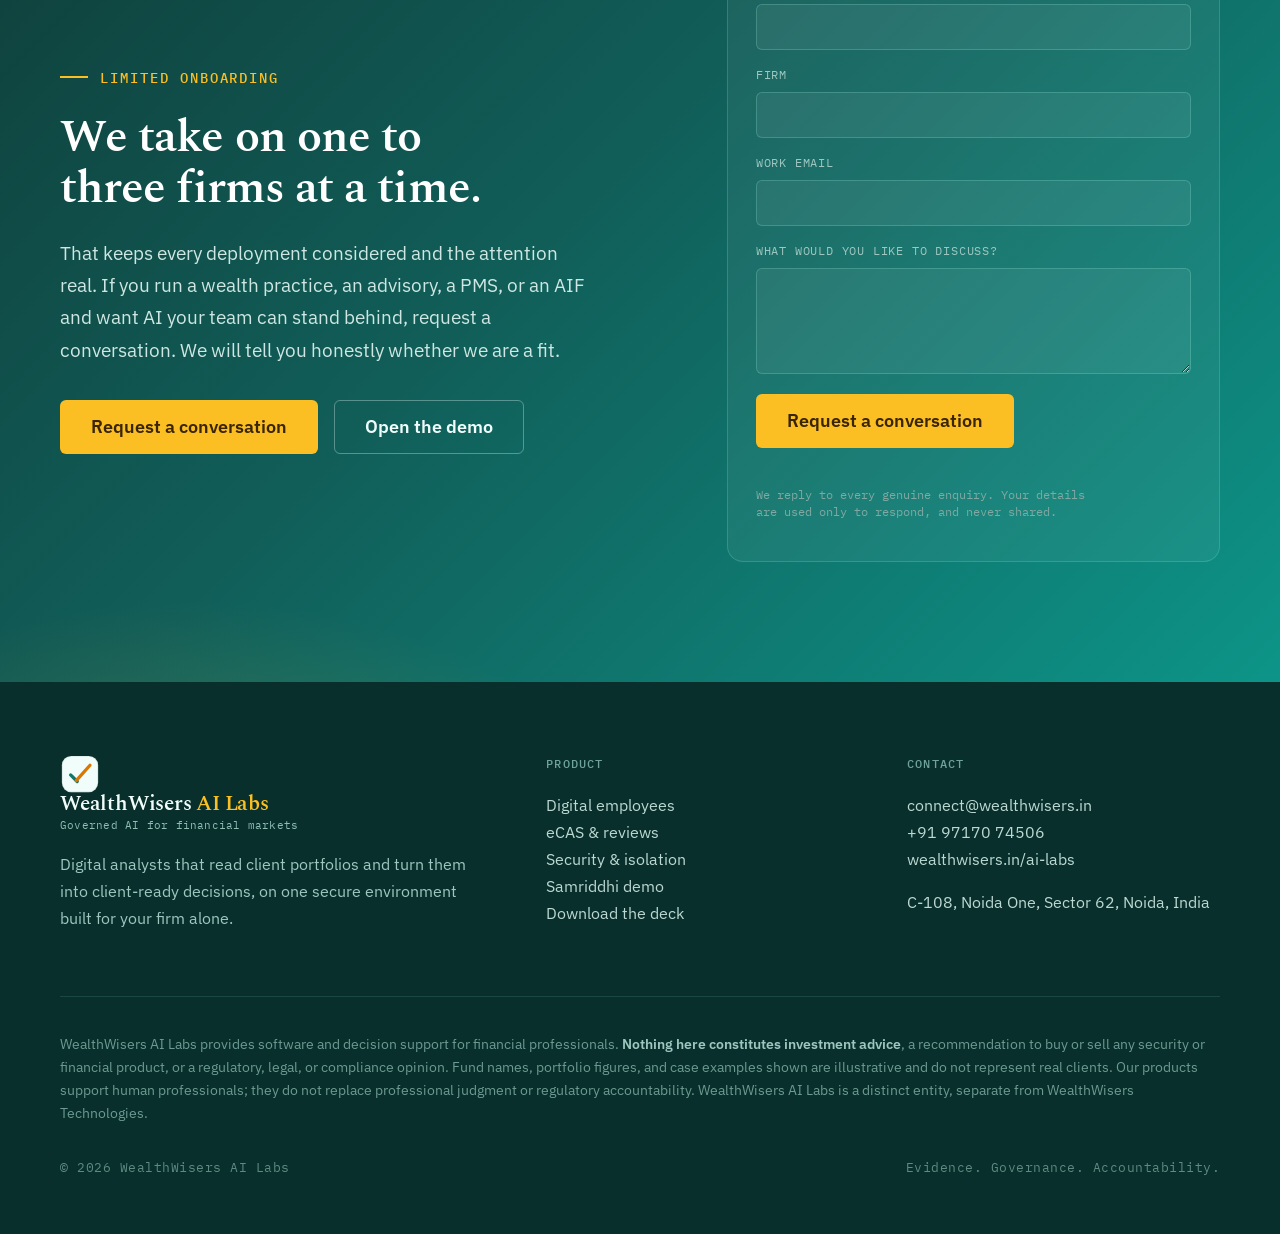
==== commit c70ff88c: "Phase 2: static Samriddhi /demo/ (cream landing and two case walkthroughs) Add the /demo/ front door" ====
--- a/index.html
+++ b/index.html
@@ -7,10 +7,12 @@
 <meta name="description" content="Samriddhi gives your firm digital analysts that read client portfolios, straight from an eCAS upload, and turn them into client-ready decisions in minutes. Decision support for both sides of the market. Open source, built with IMT CFM.">
 <link rel="icon" href="assets/logo-mark.svg" type="image/svg+xml">
 <meta name="theme-color" content="#0f3d39">
+<link rel="canonical" href="https://ai-labs.wealthwisers.in/">
 <meta property="og:type" content="website">
 <meta property="og:title" content="WealthWisers AI Labs: Hire AI agents that work for your team">
 <meta property="og:description" content="Digital analysts that read client portfolios, straight from an eCAS upload, and turn them into client-ready decisions in minutes. Decision support for both sides of the market.">
-<meta property="og:image" content="assets/hero-verdicts.png">
+<meta property="og:image" content="https://ai-labs.wealthwisers.in/assets/hero-verdicts.png">
+<meta property="og:url" content="https://ai-labs.wealthwisers.in/">
 <meta name="twitter:card" content="summary_large_image">
 <link rel="stylesheet" href="site.css">
 </head>
@@ -375,7 +377,7 @@
           <p>That keeps every deployment considered and the attention real. If you run a wealth practice, an advisory, a PMS, or an AIF and want AI your team can stand behind, request a conversation. We will tell you honestly whether we are a fit.</p>
           <div class="cta-actions">
             <a class="btn btn-ondark btn-lg" href="#contact-form">Request a conversation</a>
-            <a class="btn btn-ondark-ghost btn-lg" href="deck/samriddhi-ai-labs-deck.pdf" download>Download the deck (PDF)</a>
+            <a class="btn btn-ondark-ghost btn-lg" href="demo/">Open the demo</a>
           </div>
         </div>
         <form class="cta-form" id="contact-form" name="contact" method="POST" data-netlify="true" netlify-honeypot="bot-field" action="/thanks/">
@@ -425,6 +427,7 @@
         <a href="#employees">Digital employees</a>
         <a href="#ecas">eCAS &amp; reviews</a>
         <a href="#security">Security &amp; isolation</a>
+        <a href="demo/">Samriddhi demo</a>
         <a href="deck/samriddhi-ai-labs-deck.pdf" download>Download the deck</a>
       </div>
       <div class="footer-col">
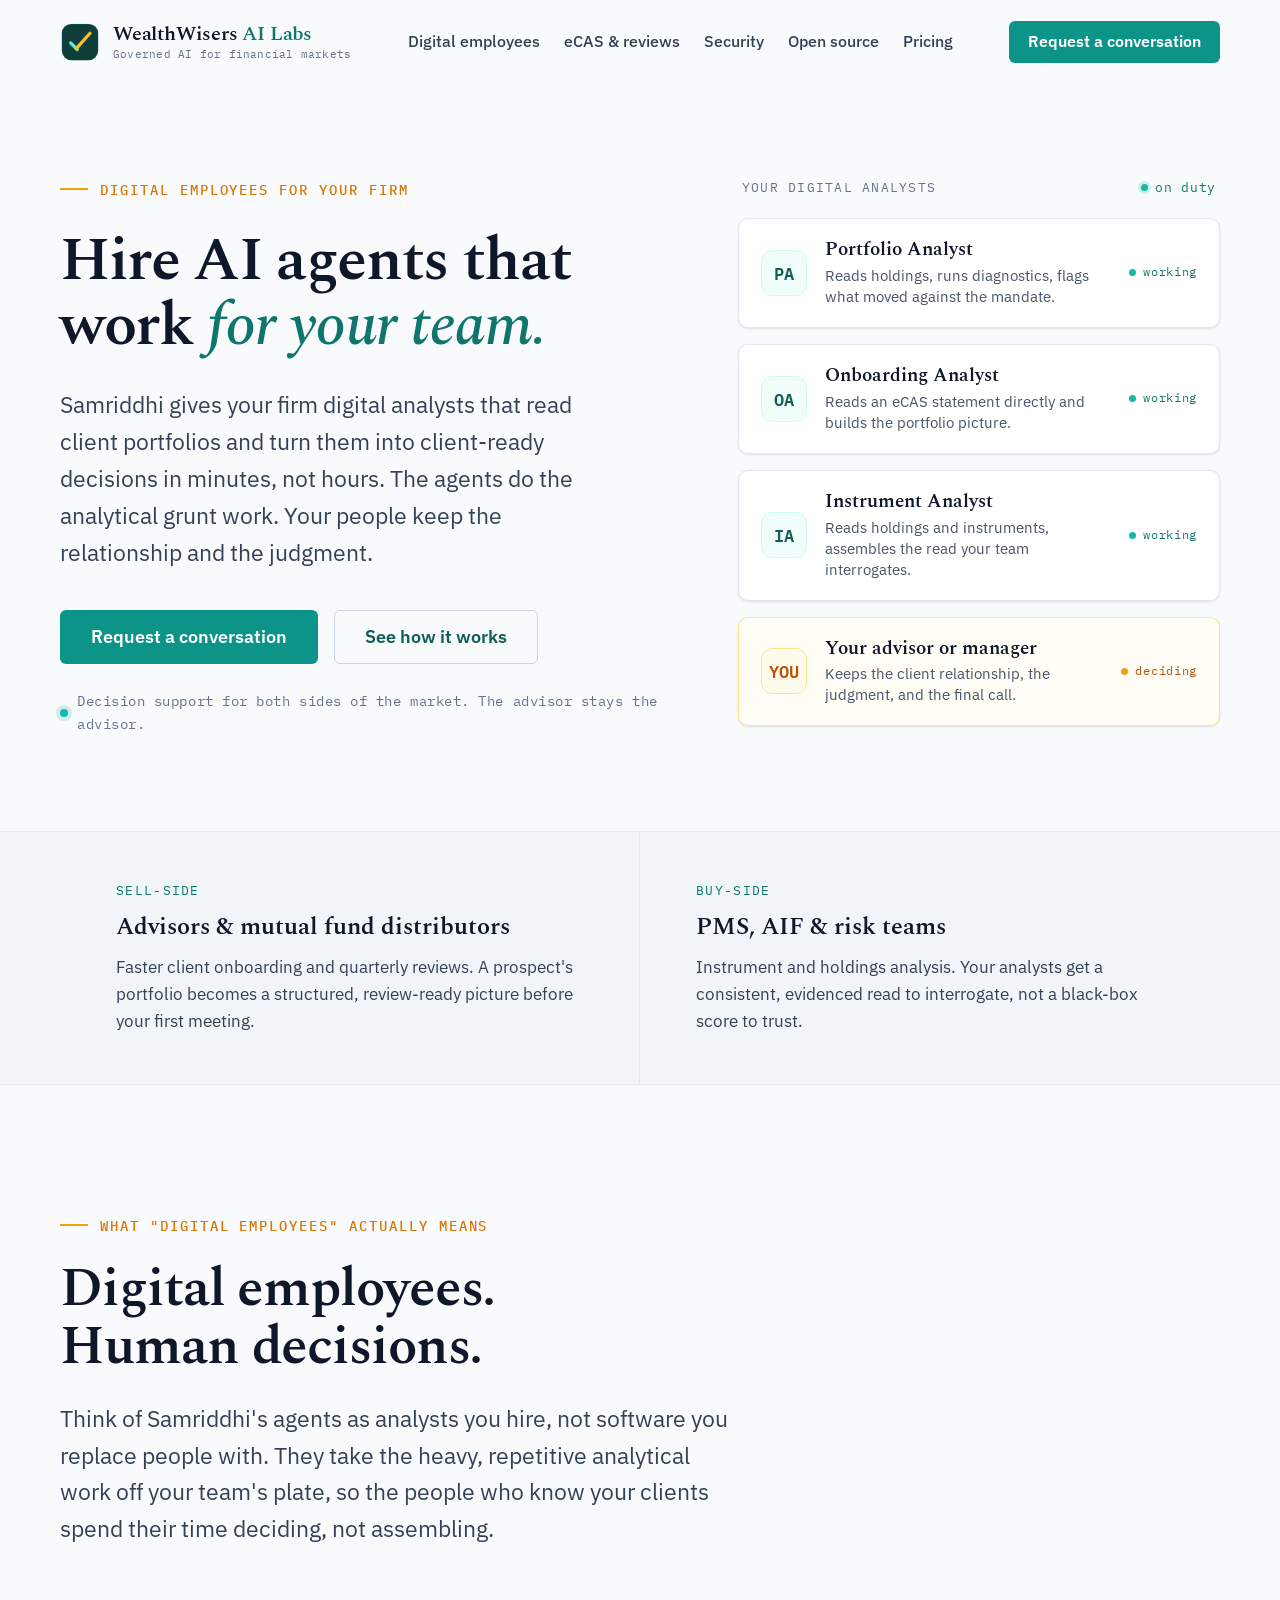
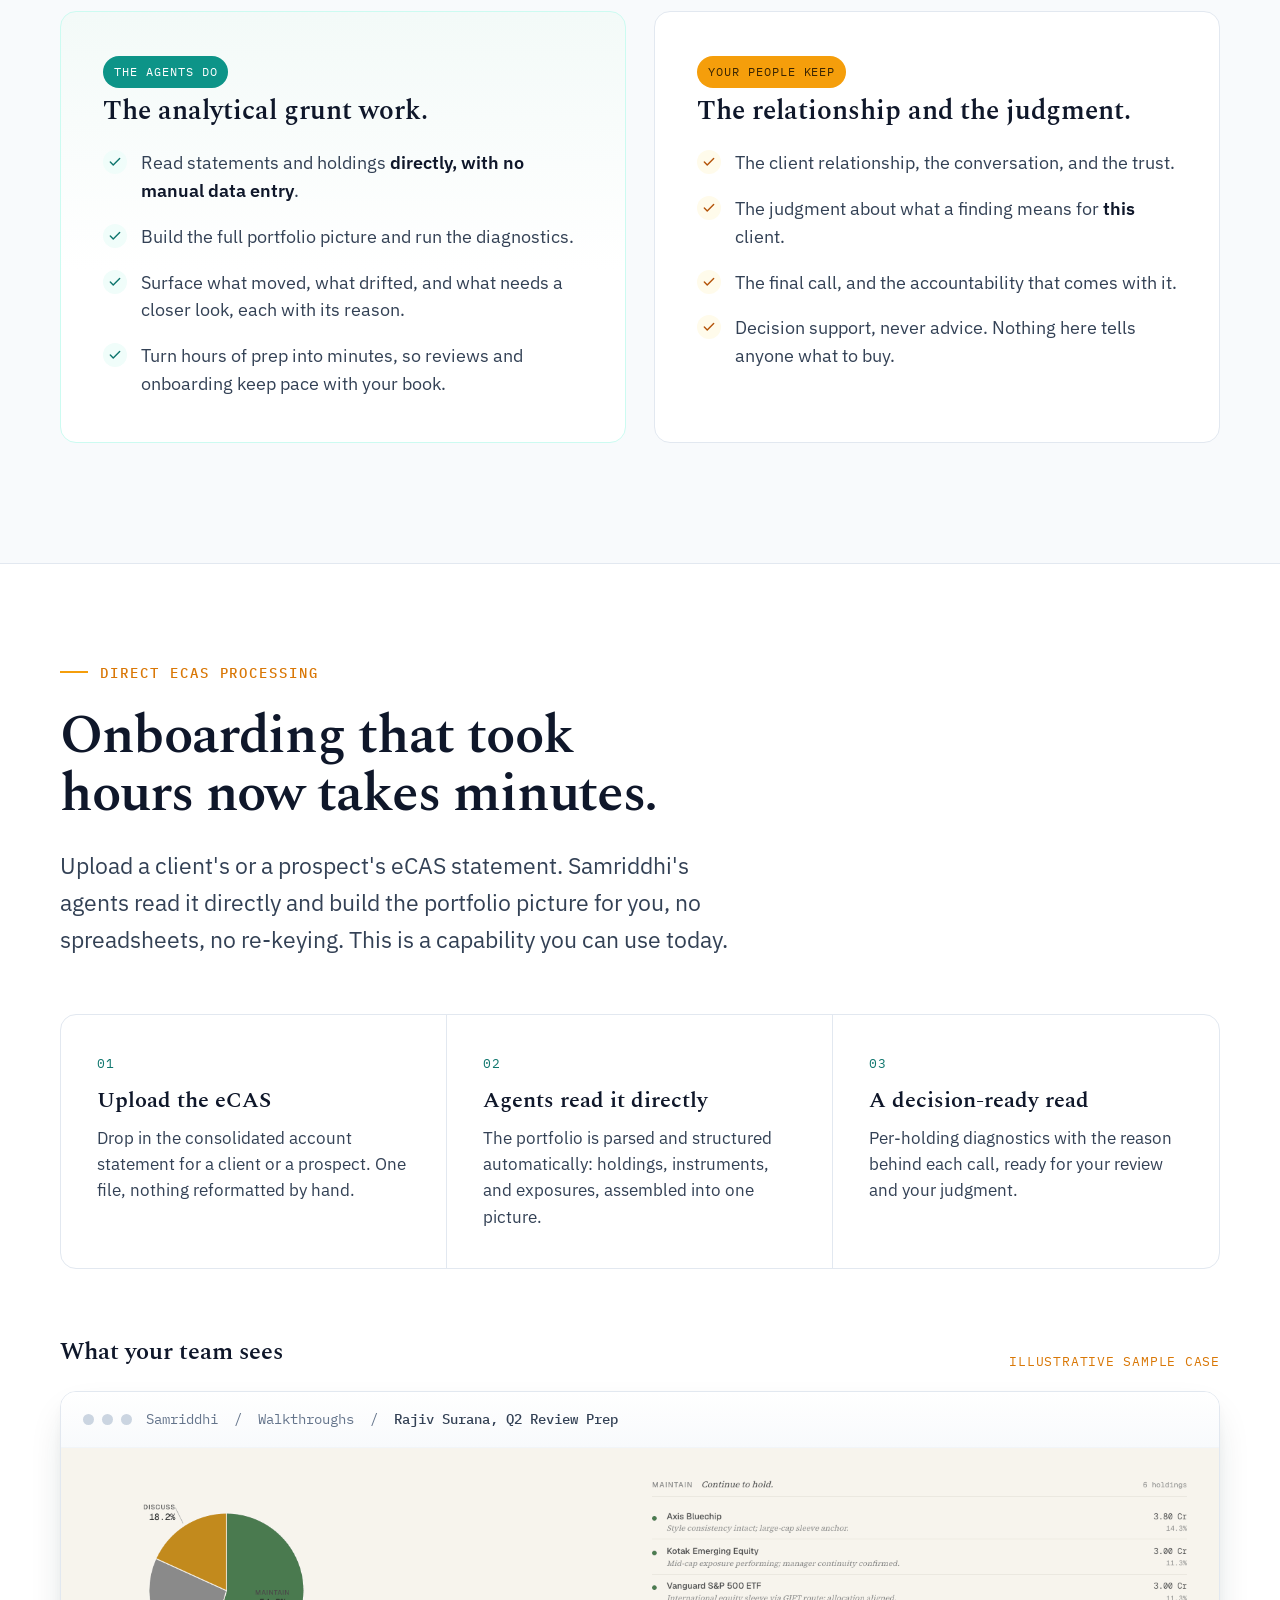
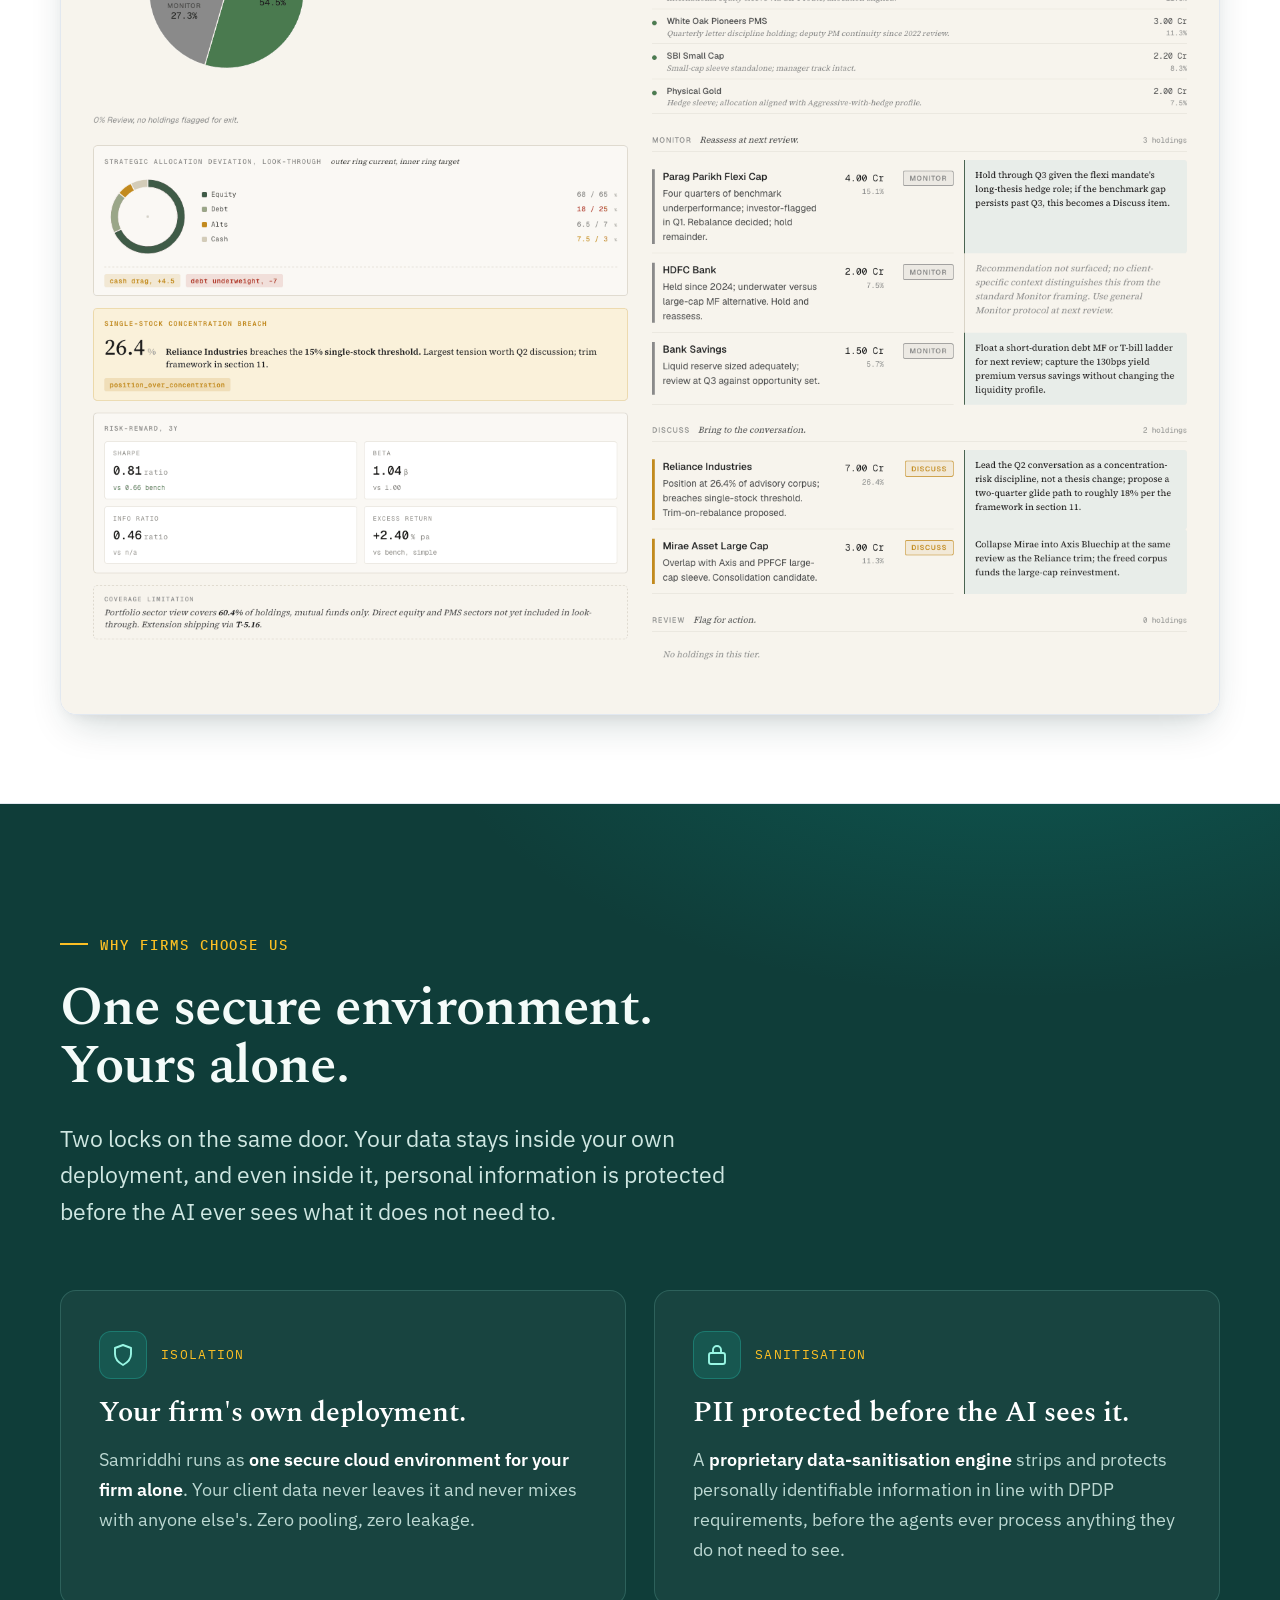
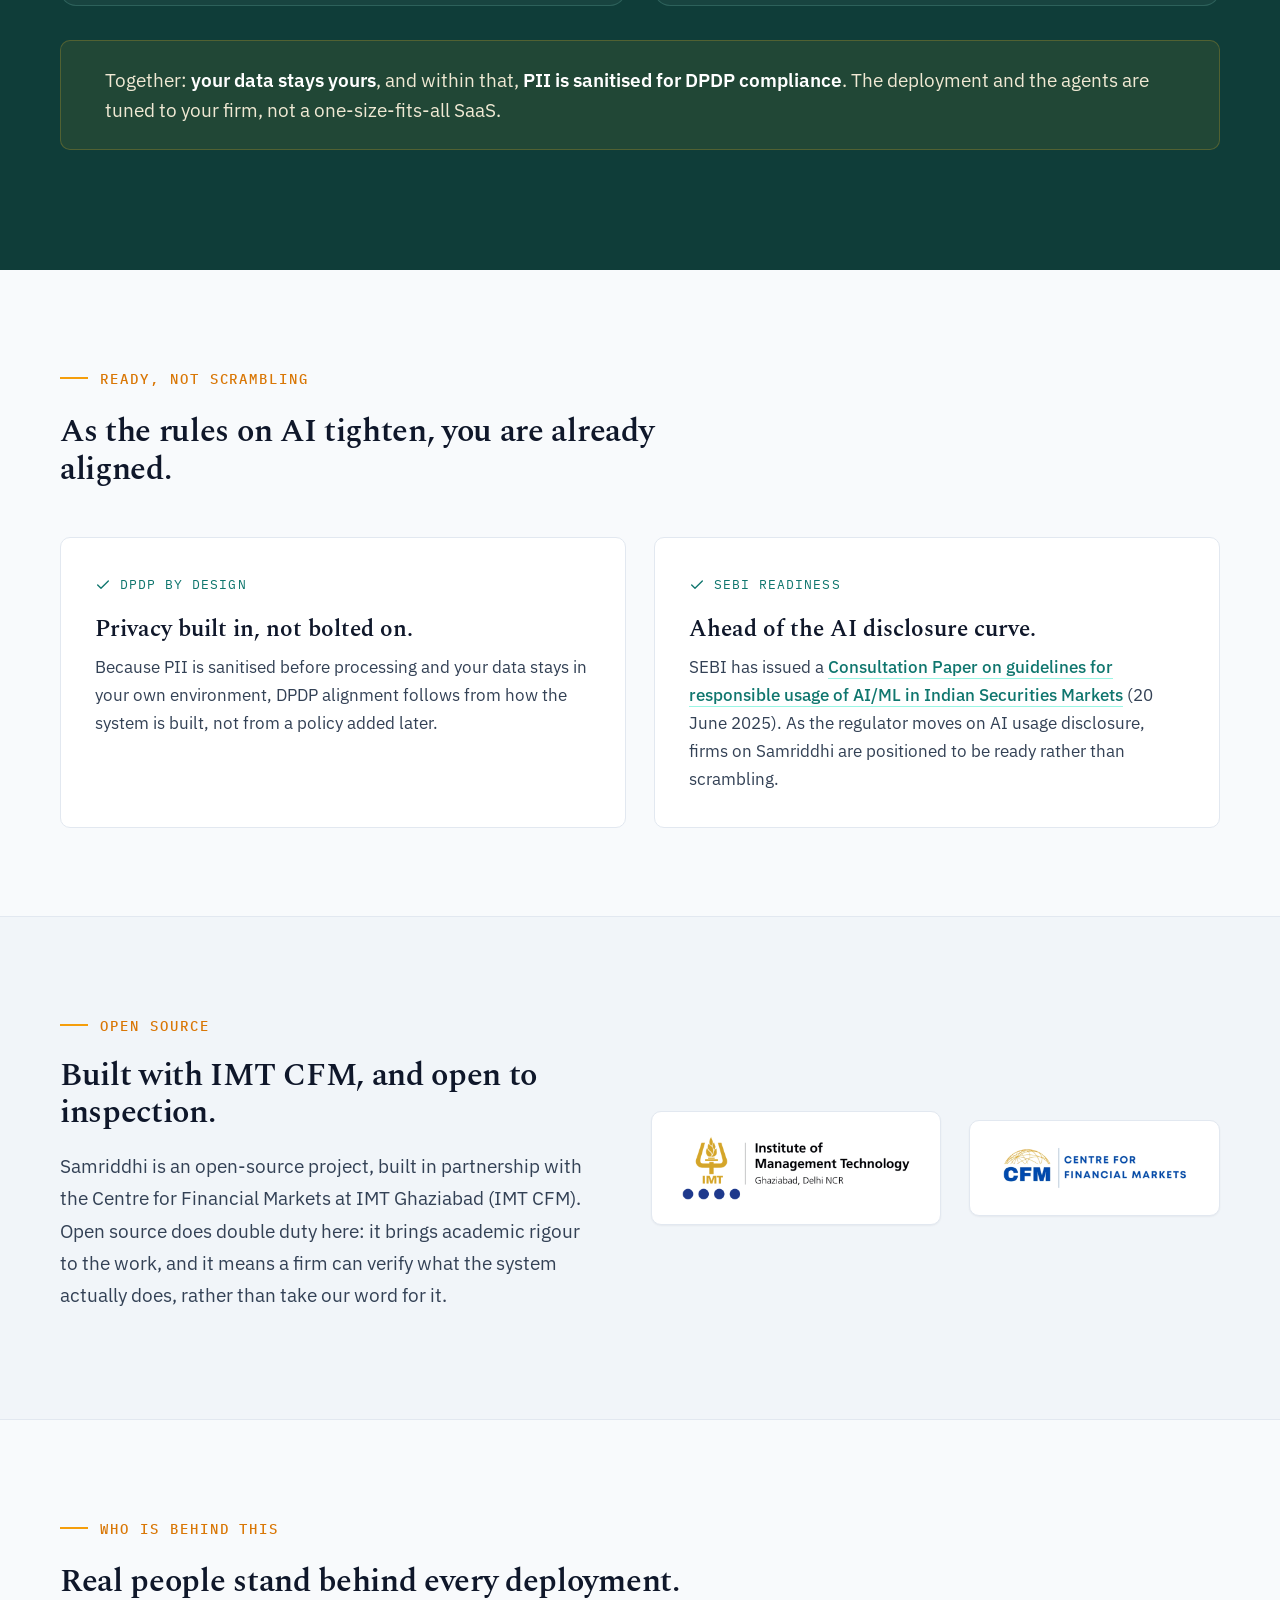
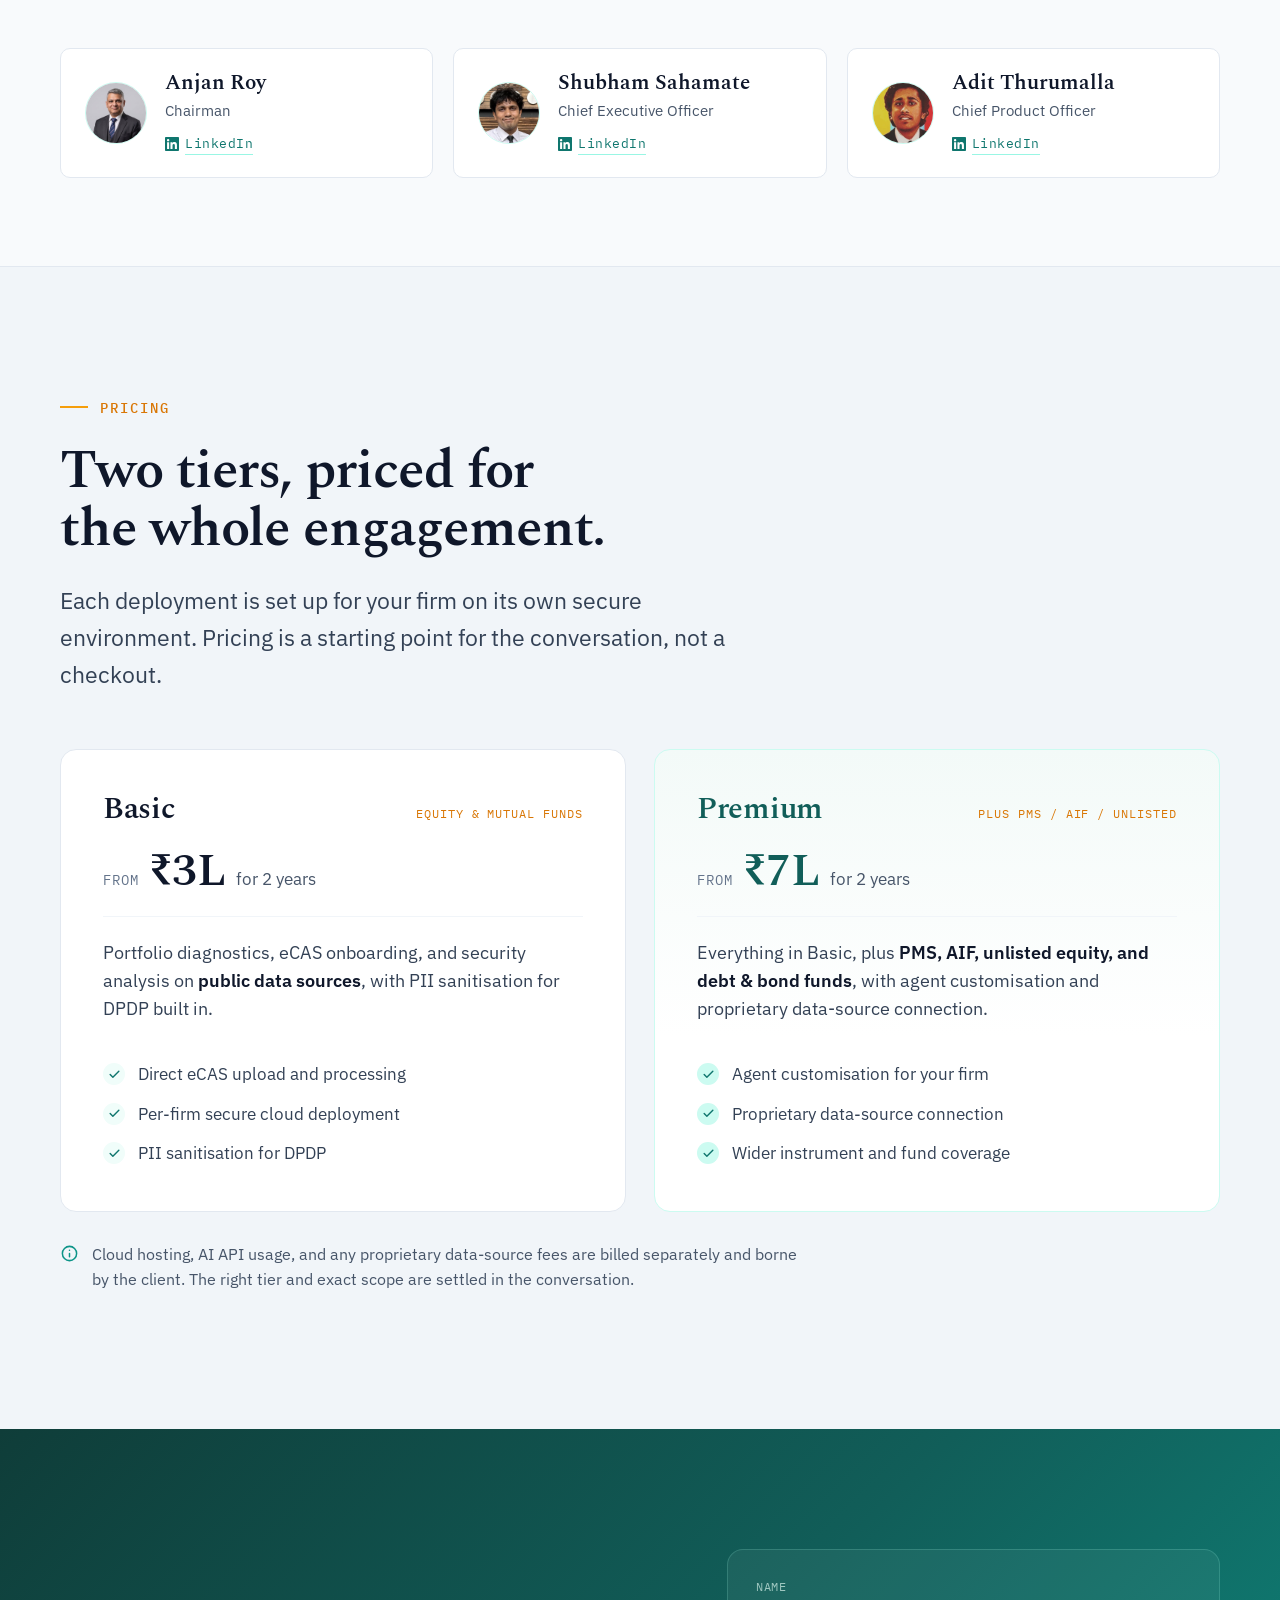
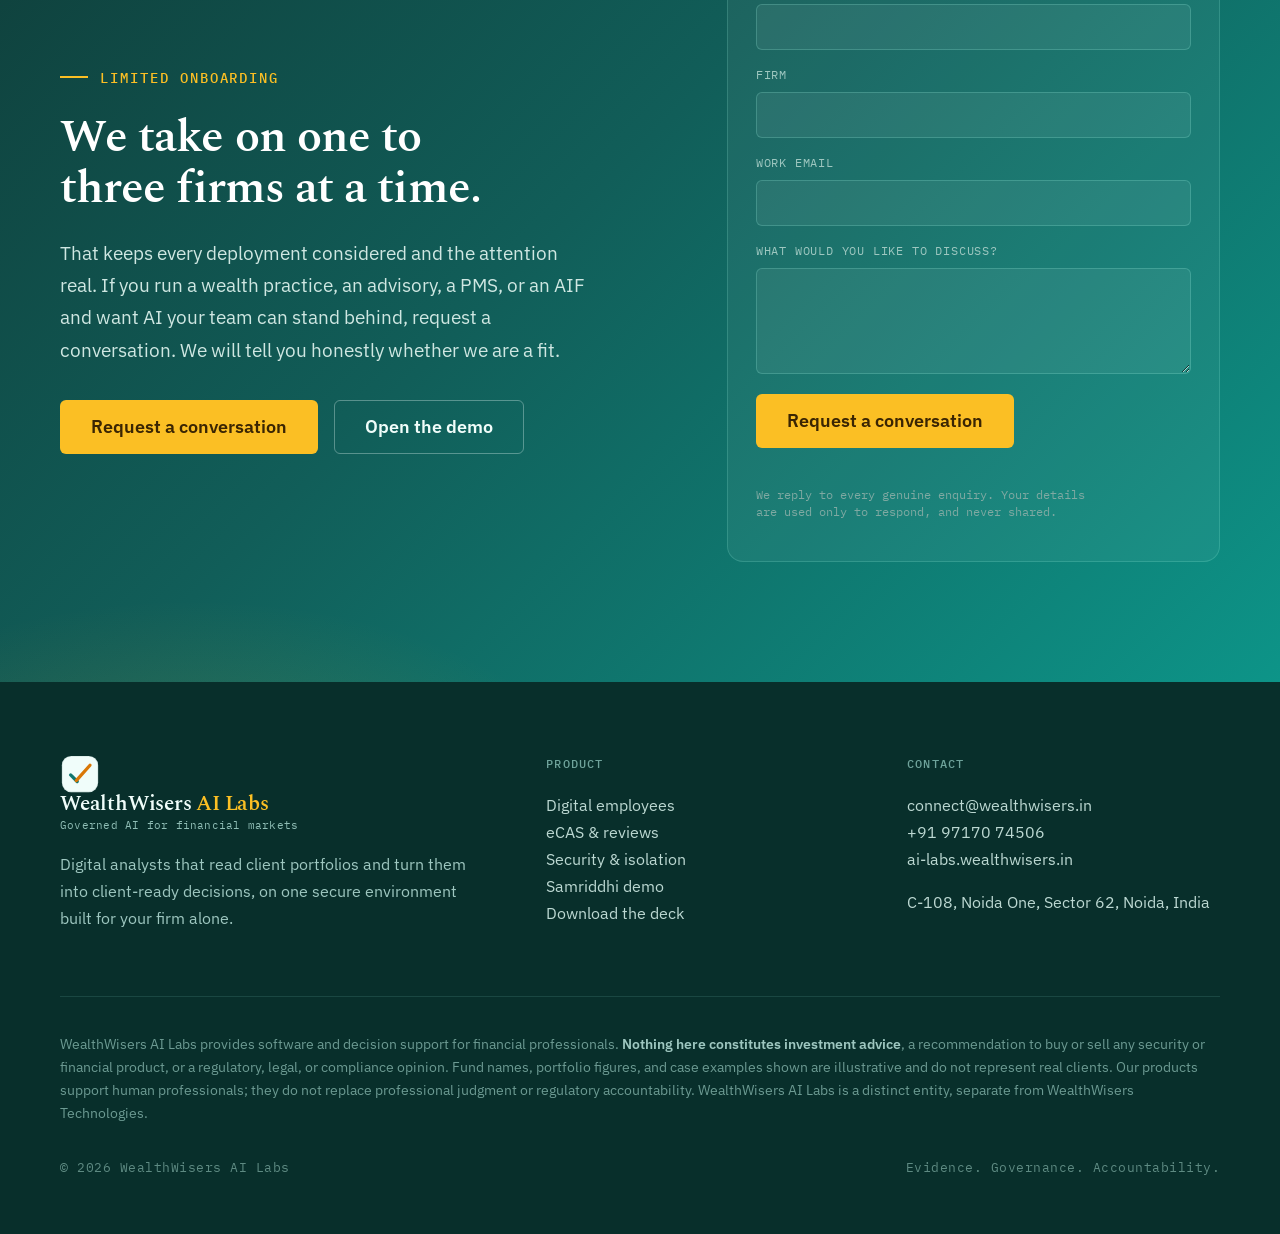
==== commit 565c3a25: "Site coherence + mobile pass: one shared shell across all four pages Unify the home, /demo/ landing," ====
--- a/index.html
+++ b/index.html
@@ -32,11 +32,11 @@
       <a href="#employees">Digital employees</a>
       <a href="#ecas">eCAS &amp; reviews</a>
       <a href="#security">Security</a>
+      <a href="#opensource">Open source</a>
       <a href="#pricing">Pricing</a>
-      <a href="#opensource">Open source</a>
     </nav>
     <div class="nav-cta">
-      <a class="btn btn-secondary" href="#opensource">See how it works</a>
+      <a class="btn btn-secondary" href="demo/">See how it works</a>
       <a class="btn btn-primary" href="#talk">Request a conversation</a>
       <button class="menu-btn" id="menuBtn" aria-label="Open menu" aria-expanded="false">
         <svg viewBox="0 0 24 24" fill="none" stroke="currentColor" stroke-width="2" stroke-linecap="round"><path d="M3 6h18M3 12h18M3 18h18"/></svg>
@@ -47,9 +47,8 @@
     <a href="#employees">Digital employees</a>
     <a href="#ecas">eCAS &amp; reviews</a>
     <a href="#security">Security</a>
+    <a href="#opensource">Open source</a>
     <a href="#pricing">Pricing</a>
-    <a href="#opensource">Open source</a>
-    <a href="#team">Team</a>
     <a class="btn btn-primary" href="#talk">Request a conversation</a>
   </div>
 </header>
@@ -65,7 +64,7 @@
         <p class="lede reveal">Samriddhi gives your firm digital analysts that read client portfolios and turn them into client-ready decisions in minutes, not hours. The agents do the analytical grunt work. Your people keep the relationship and the judgment.</p>
         <div class="hero-actions reveal">
           <a class="btn btn-primary btn-lg" href="#talk">Request a conversation</a>
-          <a class="btn btn-secondary btn-lg" href="#employees">See how it works</a>
+          <a class="btn btn-secondary btn-lg" href="demo/">See how it works</a>
         </div>
         <div class="hero-note reveal"><span class="dot"></span> Decision support for both sides of the market. The advisor stays the advisor.</div>
       </div>
@@ -200,7 +199,7 @@
         <div class="shot">
           <div class="bar">
             <div class="dots"><i></i><i></i><i></i></div>
-            <div class="crumb">Samriddhi&nbsp; / &nbsp;Cases&nbsp; / &nbsp;<b>Rajiv Surana, Q2 Review Prep</b></div>
+            <div class="crumb">Samriddhi&nbsp; / &nbsp;Walkthroughs&nbsp; / &nbsp;<b>Rajiv Surana, Q2 Review Prep</b></div>
           </div>
           <img src="assets/hero-verdicts.png" alt="Samriddhi per-holding verdicts: a Maintain, Monitor and Discuss breakdown with plain-English verdict cards, each carrying the reason behind the call.">
         </div>
@@ -434,7 +433,7 @@
         <h5>Contact</h5>
         <a href="mailto:connect@wealthwisers.in">connect@wealthwisers.in</a>
         <a href="tel:+919717074506">+91 97170 74506</a>
-        <a href="#">wealthwisers.in/ai-labs</a>
+        <a href="https://ai-labs.wealthwisers.in/">ai-labs.wealthwisers.in</a>
         <p>C-108, Noida One, Sector 62, Noida, India</p>
       </div>
     </div>
--- a/site.css
+++ b/site.css
@@ -227,7 +227,7 @@
 .shot .bar{display:flex;align-items:center;gap:14px;padding:16px 22px;border-bottom:1px solid var(--slate-100);background:linear-gradient(180deg,#ffffff,#f8fafc);}
 .shot .dots{display:flex;gap:8px;}
 .shot .dots i{width:11px;height:11px;border-radius:50%;background:var(--slate-300);display:block;}
-.shot .crumb{font-family:var(--font-mono);font-size:14px;color:var(--slate-500);white-space:nowrap;overflow:hidden;text-overflow:ellipsis;}
+.shot .crumb{font-family:var(--font-mono);font-size:14px;color:var(--slate-500);white-space:nowrap;overflow:hidden;text-overflow:ellipsis;min-width:0;flex:1;}
 .shot .crumb b{color:var(--slate-700);font-weight:500;}
 .shot img{width:100%;height:auto;background:#F7F4ED;}
 
@@ -323,7 +323,7 @@
   padding:44px 42px;display:flex;flex-direction:column;
 }
 .tier.prem{background:linear-gradient(180deg,#f3faf8,#ffffff 62%);border-color:var(--teal-100);}
-.tier .tier-head{display:flex;align-items:baseline;justify-content:space-between;gap:16px;}
+.tier .tier-head{display:flex;align-items:baseline;justify-content:space-between;gap:10px 16px;flex-wrap:wrap;}
 .tier .tier-name{font-family:var(--font-display);font-weight:600;font-size:30px;color:var(--ink);line-height:1;letter-spacing:-0.01em;}
 .tier.prem .tier-name{color:var(--teal-800);}
 .tier .tier-tag{font-family:var(--font-mono);font-size:12px;letter-spacing:0.08em;text-transform:uppercase;color:var(--amber-600);white-space:nowrap;}
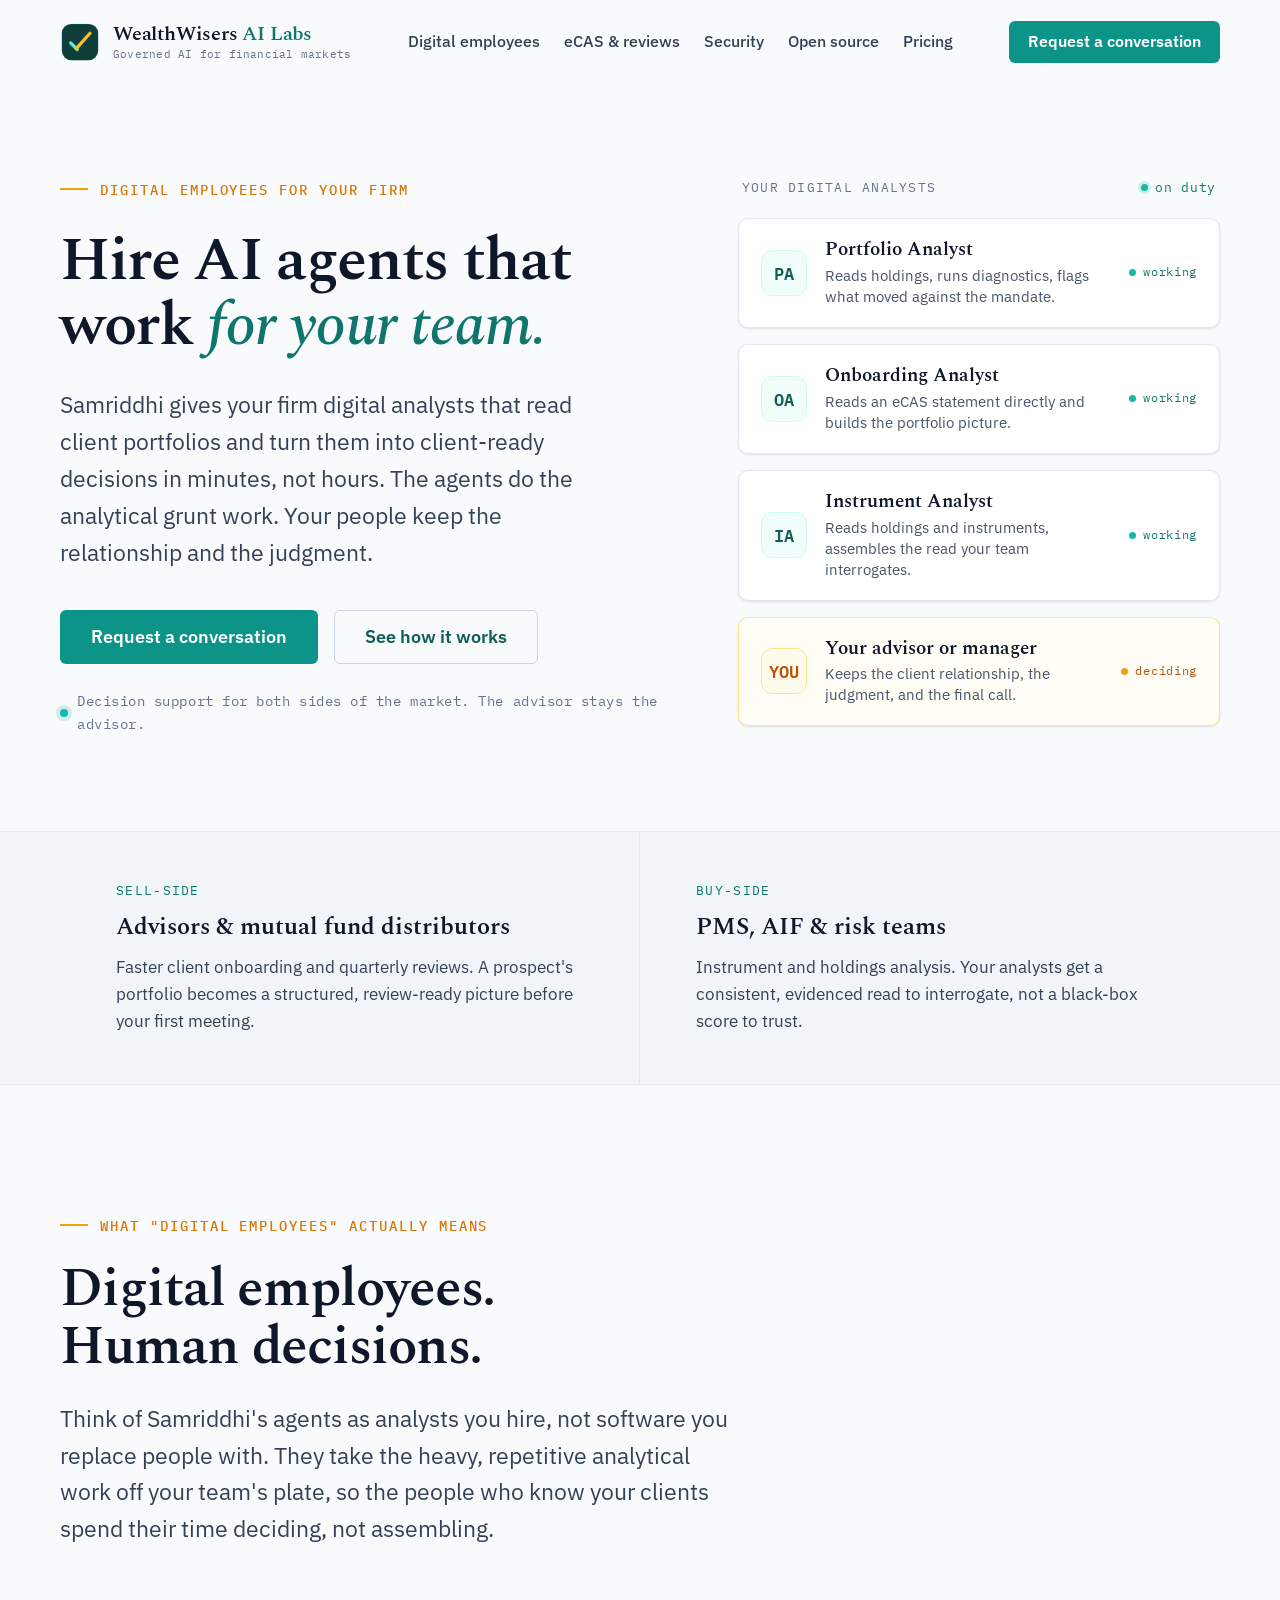
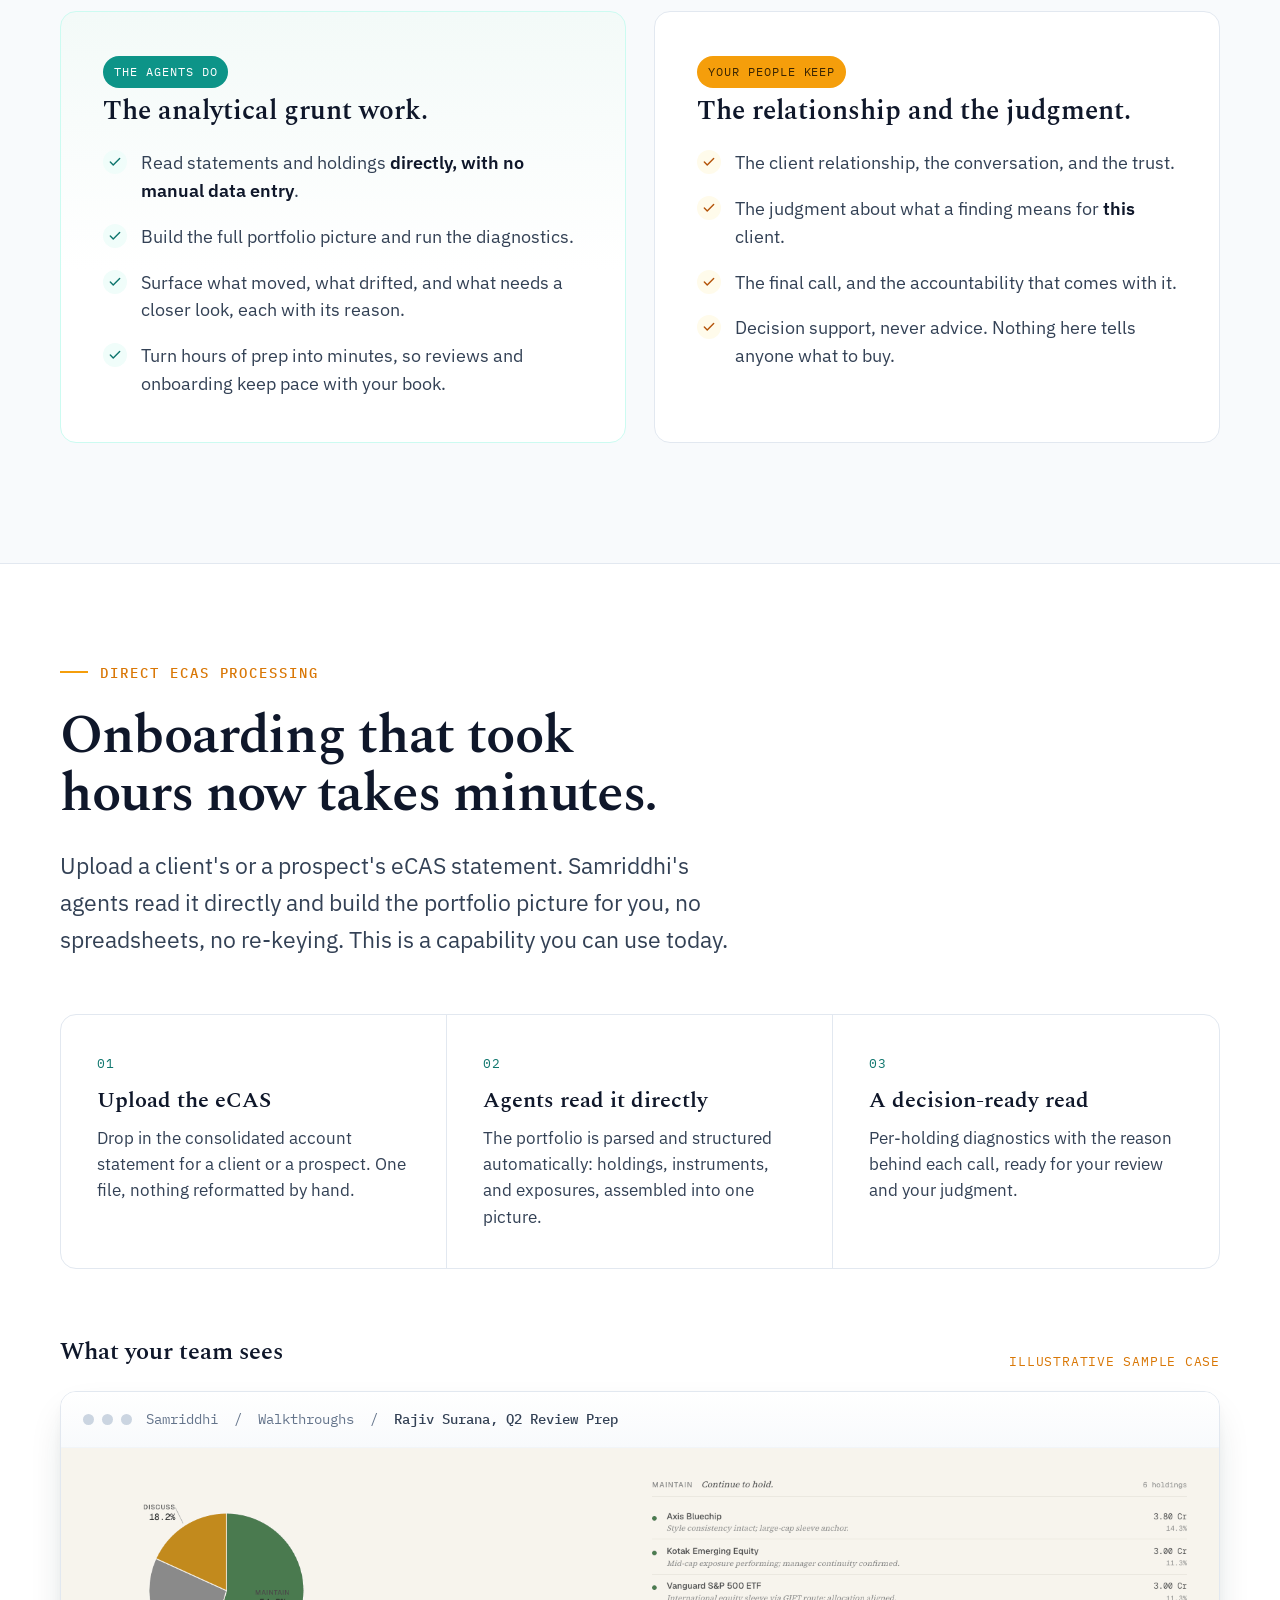
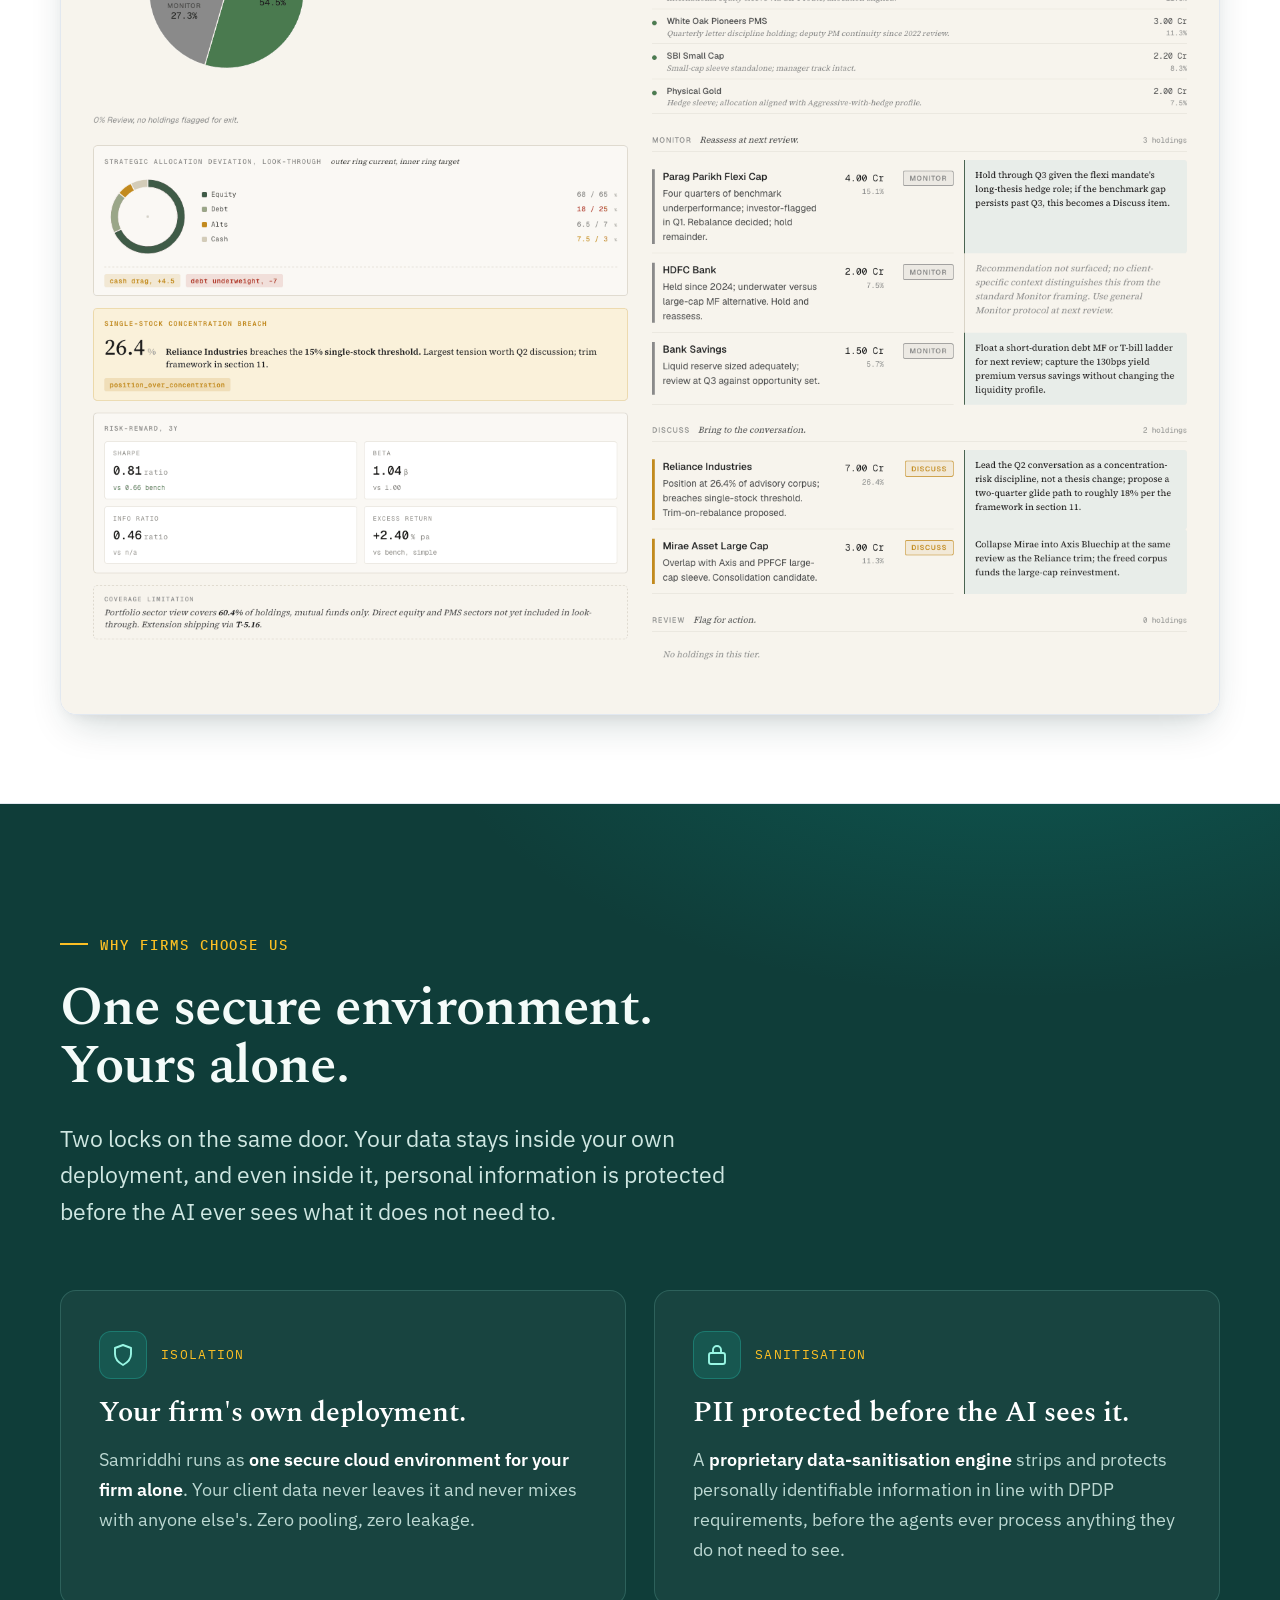
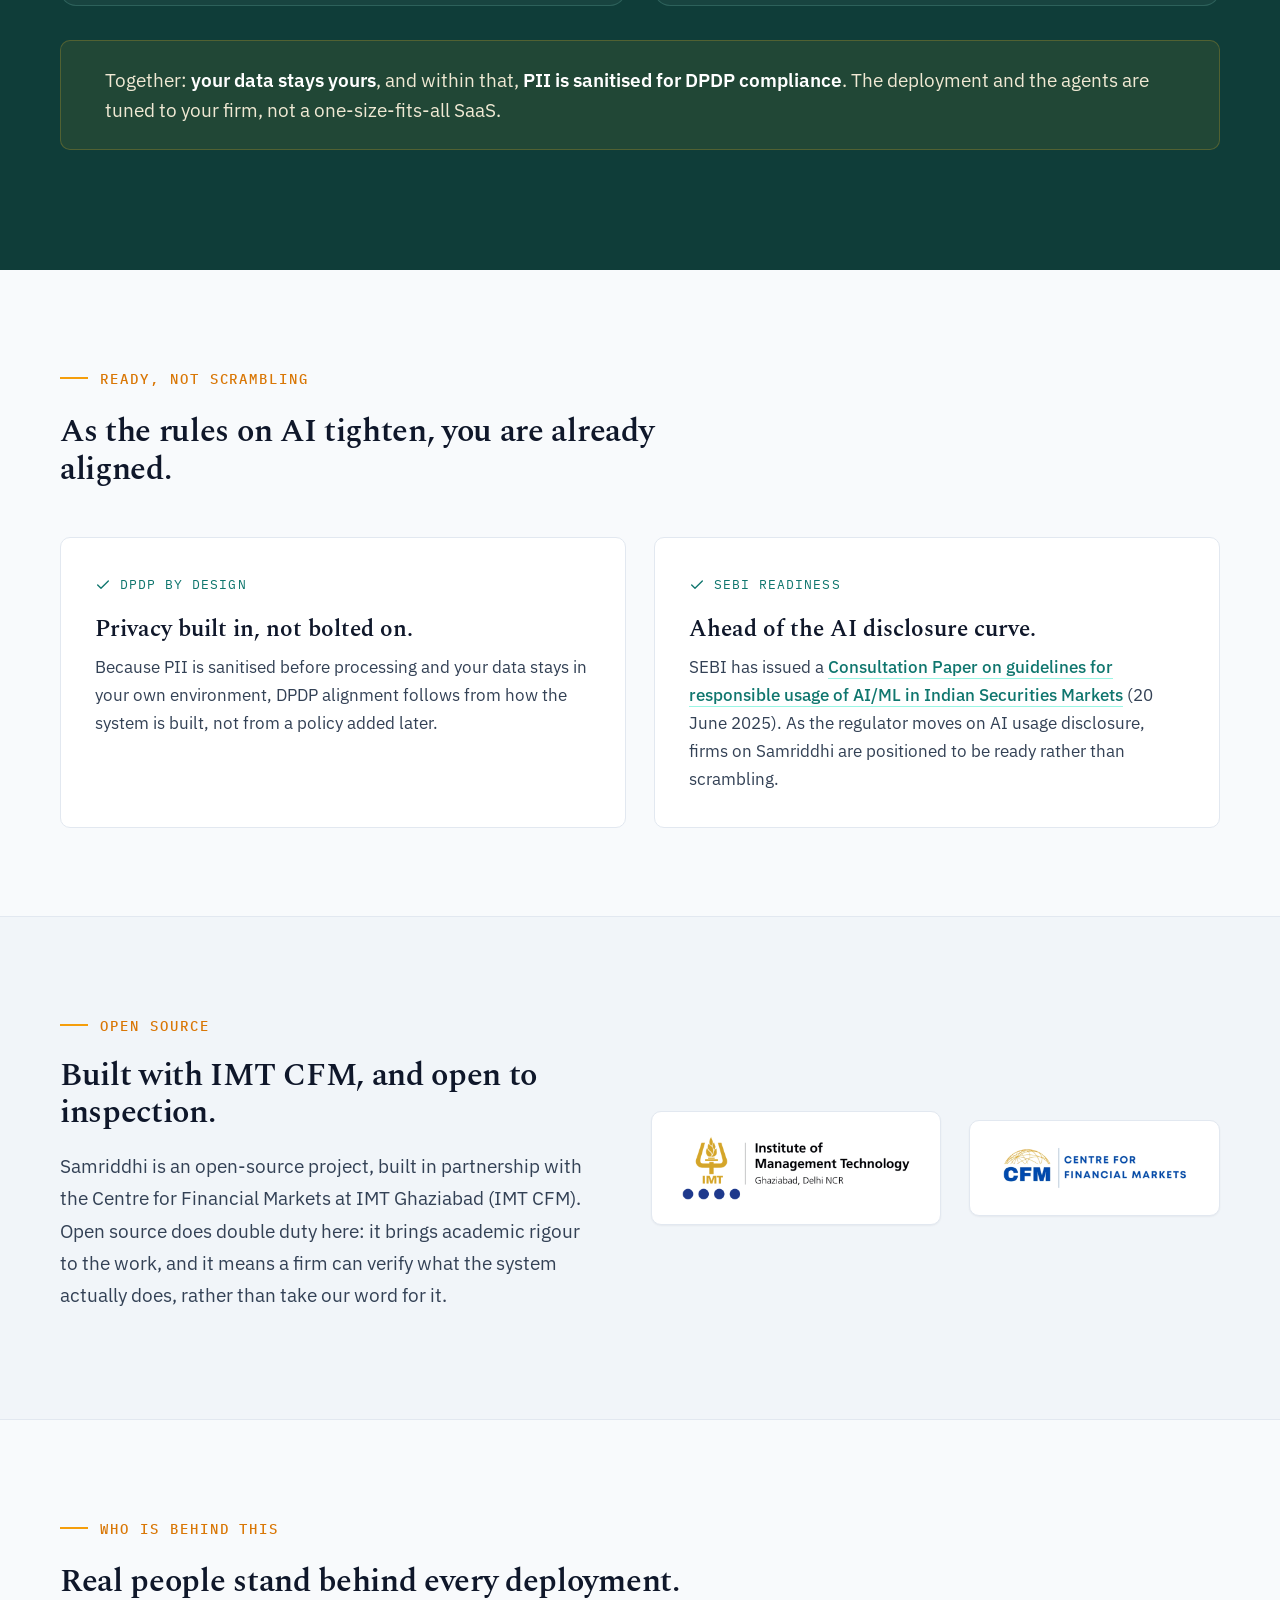
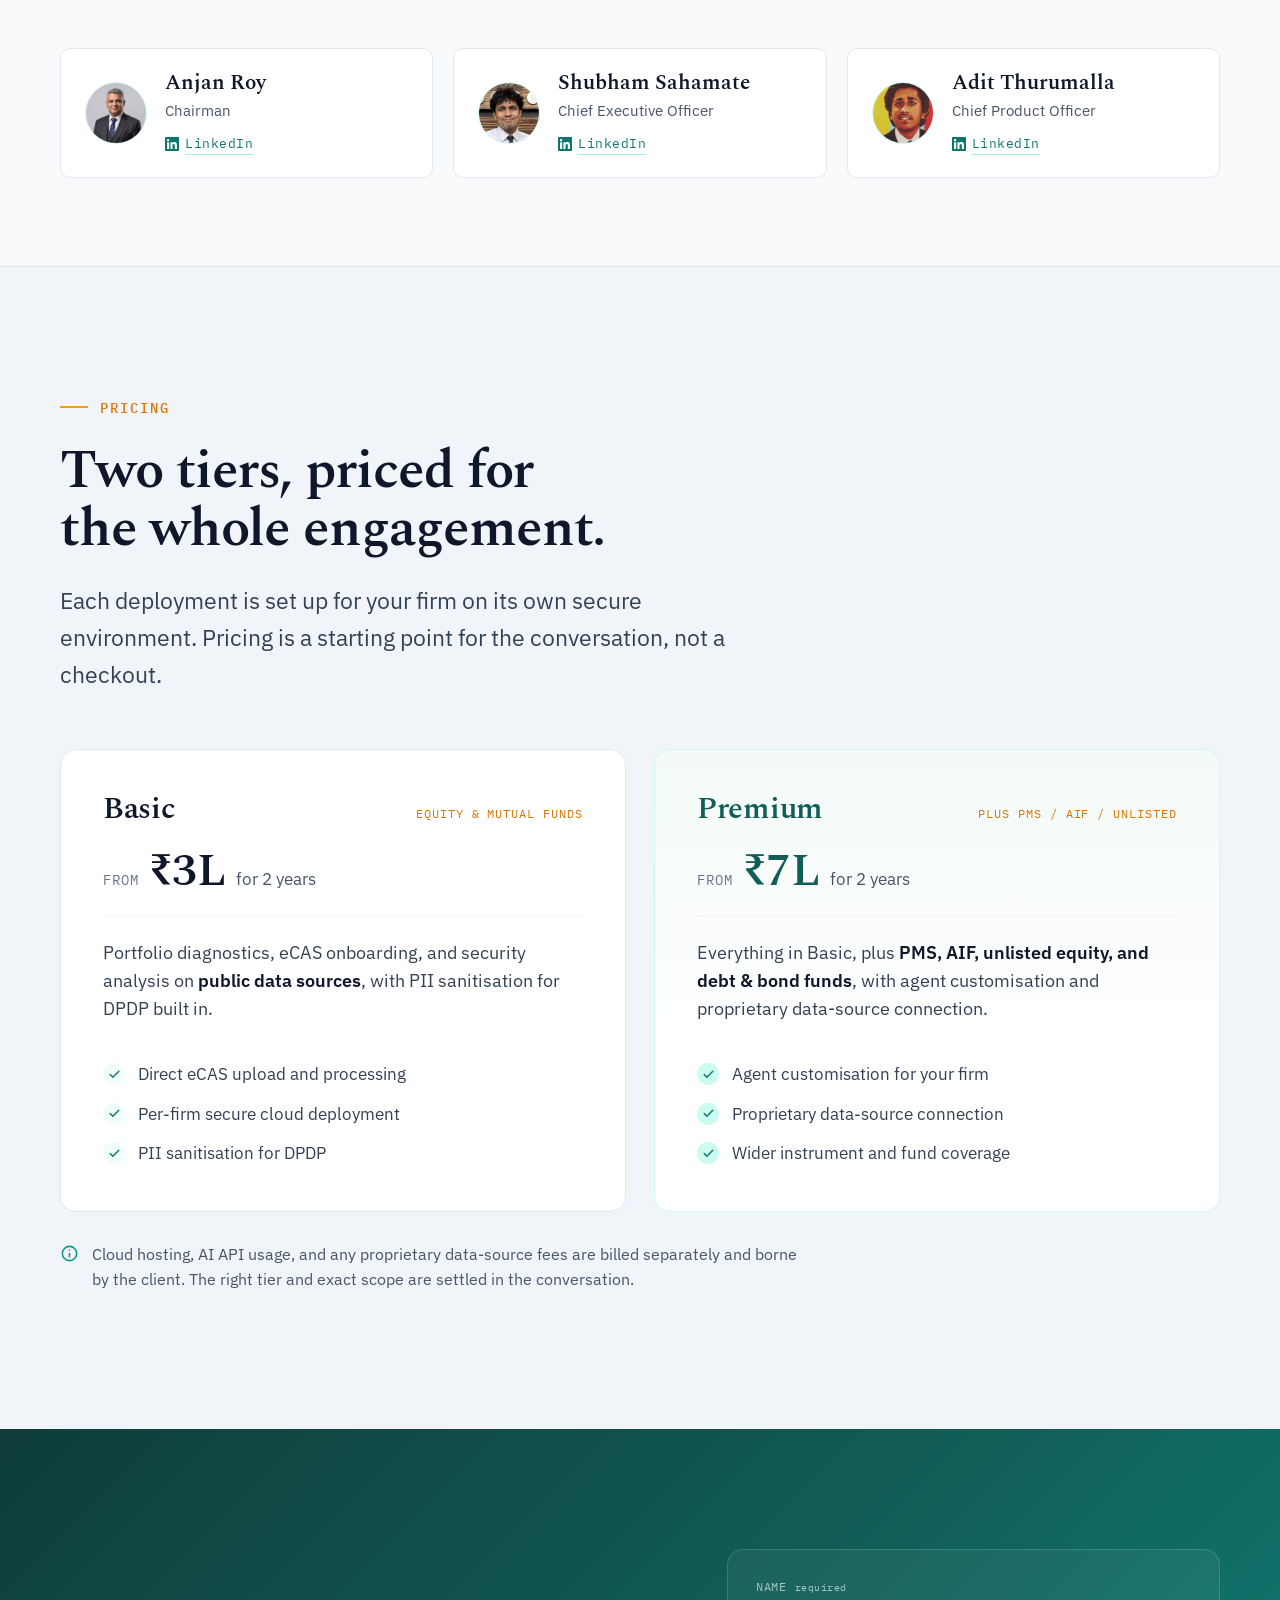
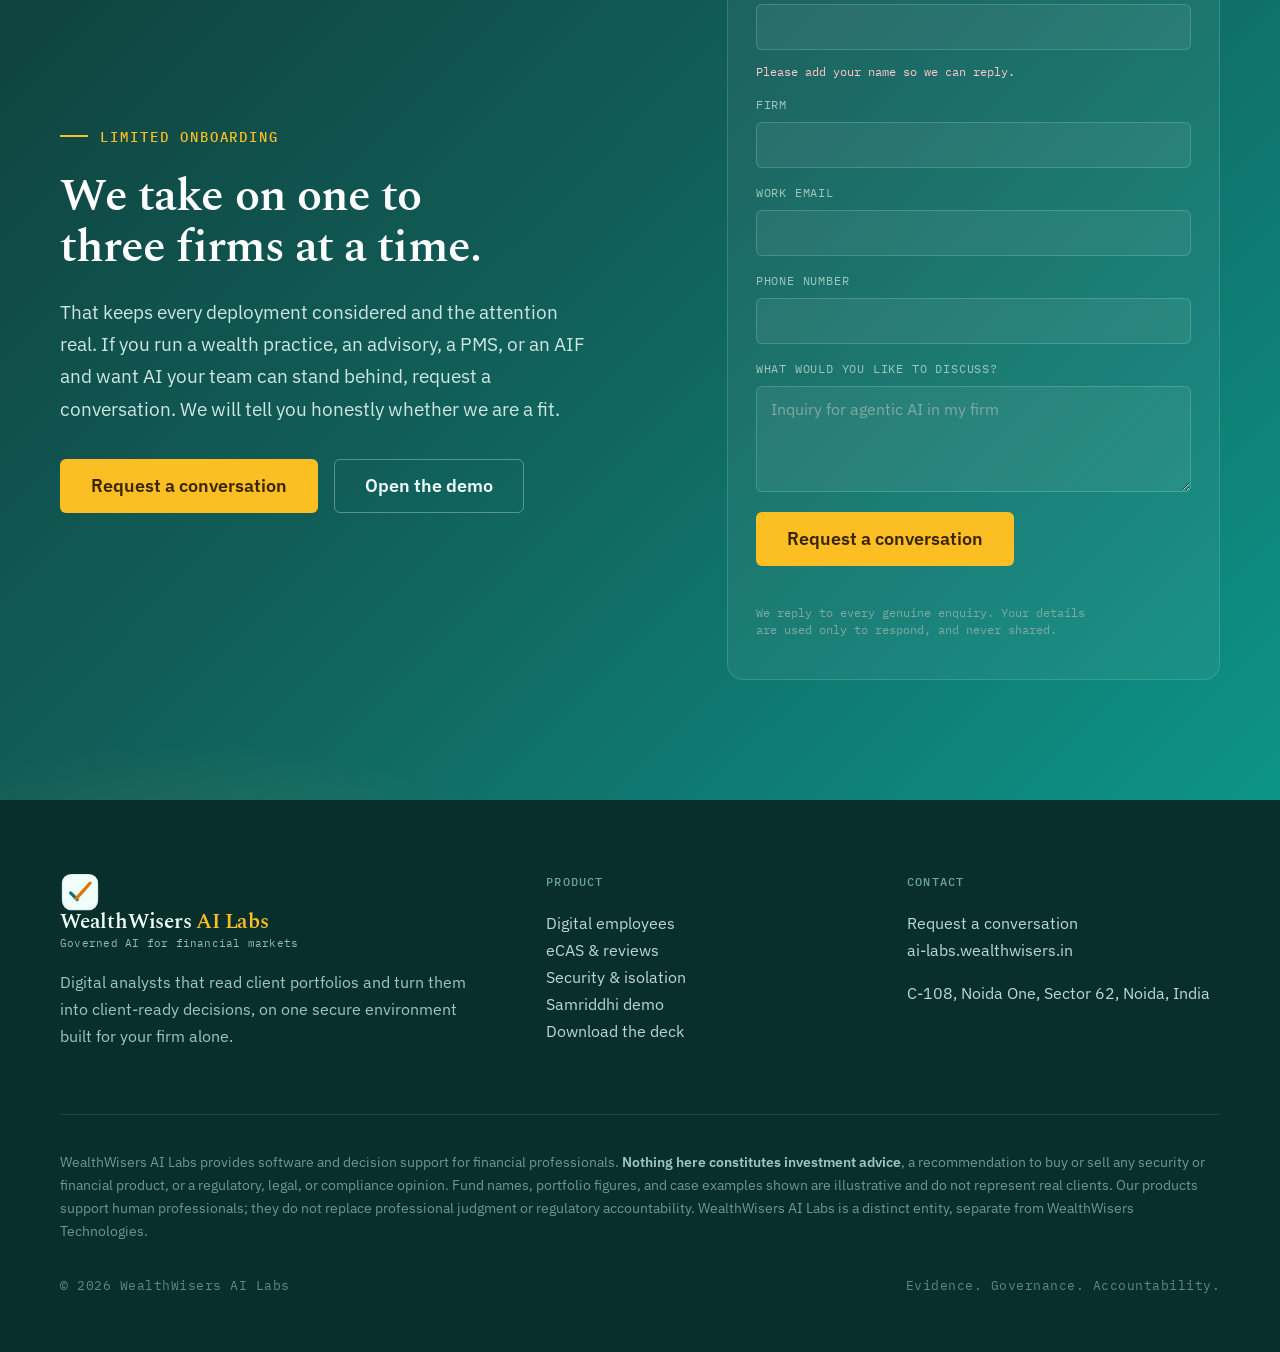
==== commit 9b331f30: "Contact funnel: inline form on every page, scroll-to-form, form-only contact Put the one named Netli" ====
--- a/index.html
+++ b/index.html
@@ -15,6 +15,7 @@
 <meta property="og:url" content="https://ai-labs.wealthwisers.in/">
 <meta name="twitter:card" content="summary_large_image">
 <link rel="stylesheet" href="site.css">
+<script src="contact.js" defer></script>
 </head>
 <body>
 
@@ -37,7 +38,7 @@
     </nav>
     <div class="nav-cta">
       <a class="btn btn-secondary" href="demo/">See how it works</a>
-      <a class="btn btn-primary" href="#talk">Request a conversation</a>
+      <a class="btn btn-primary" href="#contact-form">Request a conversation</a>
       <button class="menu-btn" id="menuBtn" aria-label="Open menu" aria-expanded="false">
         <svg viewBox="0 0 24 24" fill="none" stroke="currentColor" stroke-width="2" stroke-linecap="round"><path d="M3 6h18M3 12h18M3 18h18"/></svg>
       </button>
@@ -49,7 +50,7 @@
     <a href="#security">Security</a>
     <a href="#opensource">Open source</a>
     <a href="#pricing">Pricing</a>
-    <a class="btn btn-primary" href="#talk">Request a conversation</a>
+    <a class="btn btn-primary" href="#contact-form">Request a conversation</a>
   </div>
 </header>
 
@@ -63,7 +64,7 @@
         <h1 class="h-hero reveal">Hire AI agents that work <span class="em">for your team.</span></h1>
         <p class="lede reveal">Samriddhi gives your firm digital analysts that read client portfolios and turn them into client-ready decisions in minutes, not hours. The agents do the analytical grunt work. Your people keep the relationship and the judgment.</p>
         <div class="hero-actions reveal">
-          <a class="btn btn-primary btn-lg" href="#talk">Request a conversation</a>
+          <a class="btn btn-primary btn-lg" href="#contact-form">Request a conversation</a>
           <a class="btn btn-secondary btn-lg" href="demo/">See how it works</a>
         </div>
         <div class="hero-note reveal"><span class="dot"></span> Decision support for both sides of the market. The advisor stays the advisor.</div>
@@ -383,8 +384,9 @@
           <input type="hidden" name="form-name" value="contact">
           <p class="hp" aria-hidden="true"><label>Leave this field empty: <input name="bot-field" tabindex="-1" autocomplete="off"></label></p>
           <div class="f-row">
-            <label for="cf-name">Name</label>
-            <input id="cf-name" name="name" type="text" autocomplete="name" required>
+            <label for="cf-name">Name <span class="req">required</span></label>
+            <input id="cf-name" name="name" type="text" autocomplete="name" required aria-describedby="cf-name-err">
+            <span class="cf-err" id="cf-name-err" hidden>Please add your name so we can reply.</span>
           </div>
           <div class="f-row">
             <label for="cf-firm">Firm</label>
@@ -392,11 +394,15 @@
           </div>
           <div class="f-row">
             <label for="cf-email">Work email</label>
-            <input id="cf-email" name="email" type="email" autocomplete="email" required>
+            <input id="cf-email" name="email" type="email" autocomplete="email">
+          </div>
+          <div class="f-row">
+            <label for="cf-phone">Phone number</label>
+            <input id="cf-phone" name="phone" type="tel" autocomplete="tel">
           </div>
           <div class="f-row">
             <label for="cf-message">What would you like to discuss?</label>
-            <textarea id="cf-message" name="message" rows="4" required></textarea>
+            <textarea id="cf-message" name="message" rows="4" placeholder="Inquiry for agentic AI in my firm"></textarea>
           </div>
           <button class="btn btn-ondark btn-lg cta-form-submit" type="submit">Request a conversation</button>
           <p class="f-note">We reply to every genuine enquiry. Your details are used only to respond, and never shared.</p>
@@ -431,8 +437,7 @@
       </div>
       <div class="footer-col">
         <h5>Contact</h5>
-        <a href="mailto:connect@wealthwisers.in">connect@wealthwisers.in</a>
-        <a href="tel:+919717074506">+91 97170 74506</a>
+        <a href="#contact-form">Request a conversation</a>
         <a href="https://ai-labs.wealthwisers.in/">ai-labs.wealthwisers.in</a>
         <p>C-108, Noida One, Sector 62, Noida, India</p>
       </div>
--- a/site.css
+++ b/site.css
@@ -286,7 +286,7 @@
 .cta-contact .row .tx{display:flex;flex-direction:column;gap:3px;}
 .cta-contact .row .lab{font-family:var(--font-mono);font-size:11.5px;letter-spacing:0.08em;text-transform:uppercase;color:#8fbdb5;}
 .cta-contact .row .val{font-size:17px;color:#f0fdfa;font-weight:500;}
-@media (max-width:880px){.cta-grid{grid-template-columns:1fr;gap:40px;}}
+@media (max-width:880px){.cta-grid{grid-template-columns:1fr;gap:40px;}.cta-grid>*{min-width:0;}.cta-actions .btn{white-space:normal;text-align:center;}}
 
 /* contact form (Netlify Forms), on the dark CTA */
 .cta-form{display:flex;flex-direction:column;gap:16px;background:rgba(255,255,255,0.05);border:1px solid rgba(153,246,228,0.18);border-radius:var(--radius-xl);padding:28px;}
@@ -299,6 +299,9 @@
 .cta-form textarea{resize:vertical;min-height:104px;}
 .cta-form .cta-form-submit{align-self:flex-start;margin-top:4px;cursor:pointer;-webkit-appearance:none;appearance:none;font-family:var(--font-sans);}
 .cta-form .f-note{font-family:var(--font-mono);font-size:11.5px;line-height:1.55;color:#7fa9a2;}
+.cta-form label .req{font-family:var(--font-mono);font-size:10px;letter-spacing:0.05em;color:#9ec7c0;font-weight:400;text-transform:none;}
+.cta-form .cf-err{display:block;margin-top:7px;font-family:var(--font-mono);font-size:11.5px;line-height:1.4;color:#fecaca;}
+.cta-form input.is-invalid,.cta-form textarea.is-invalid{border-color:#fca5a5;box-shadow:0 0 0 3px rgba(248,113,113,0.18);}
 
 /* ---------- footer ---------- */
 .footer{background:var(--surface-darker);color:#9ec7c0;padding:72px 0 56px;}
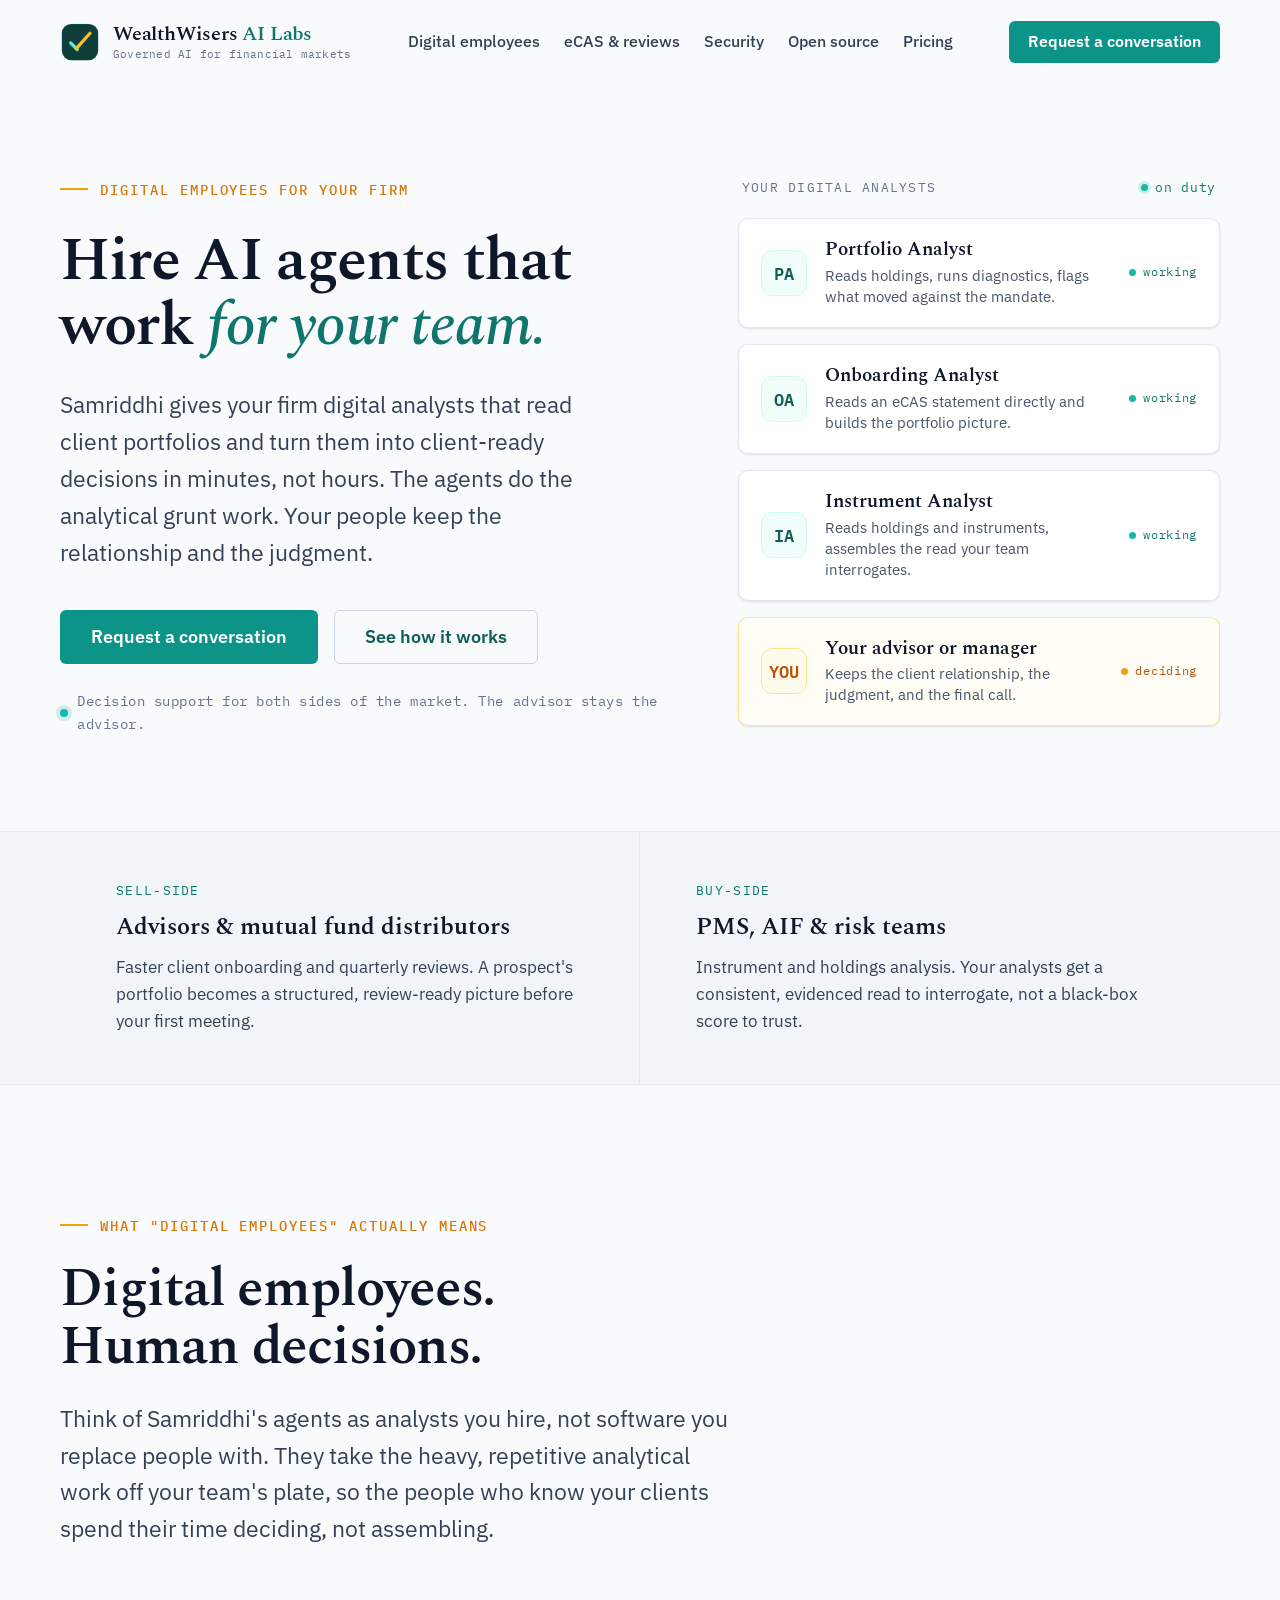
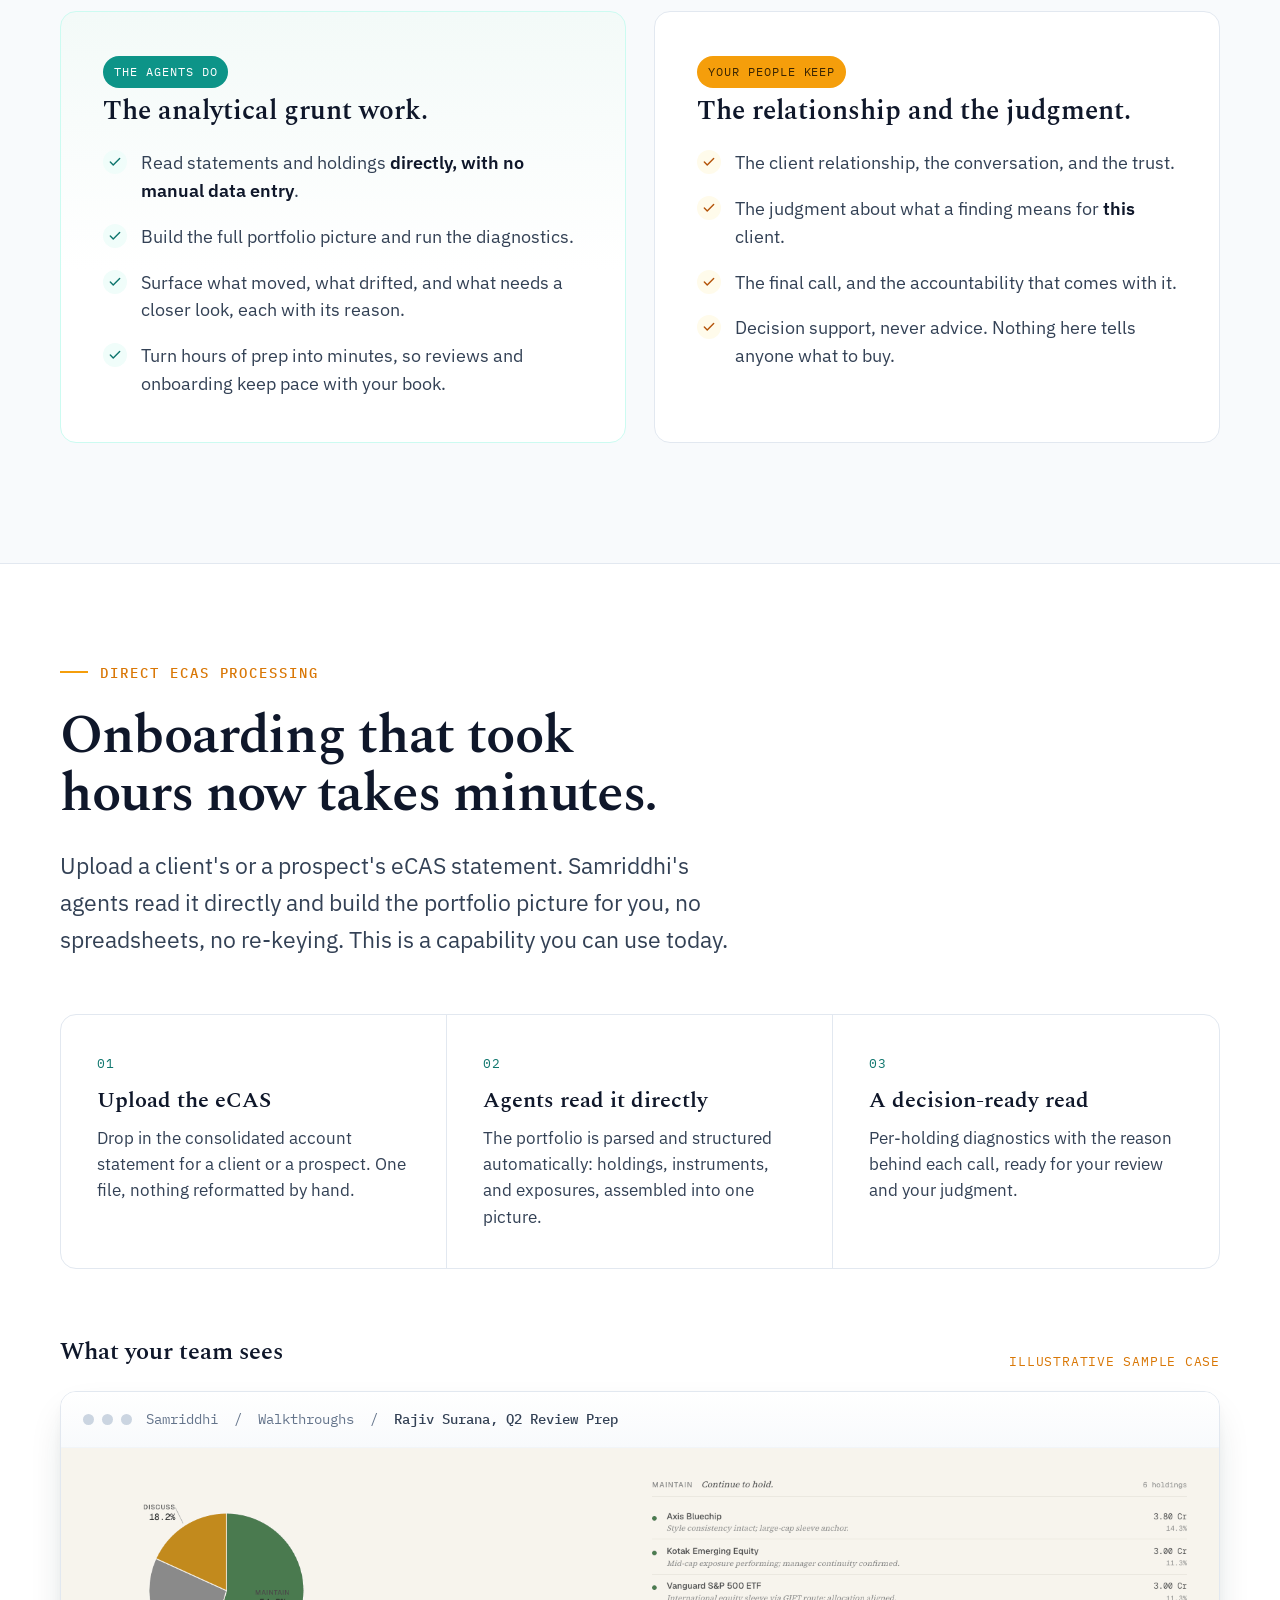
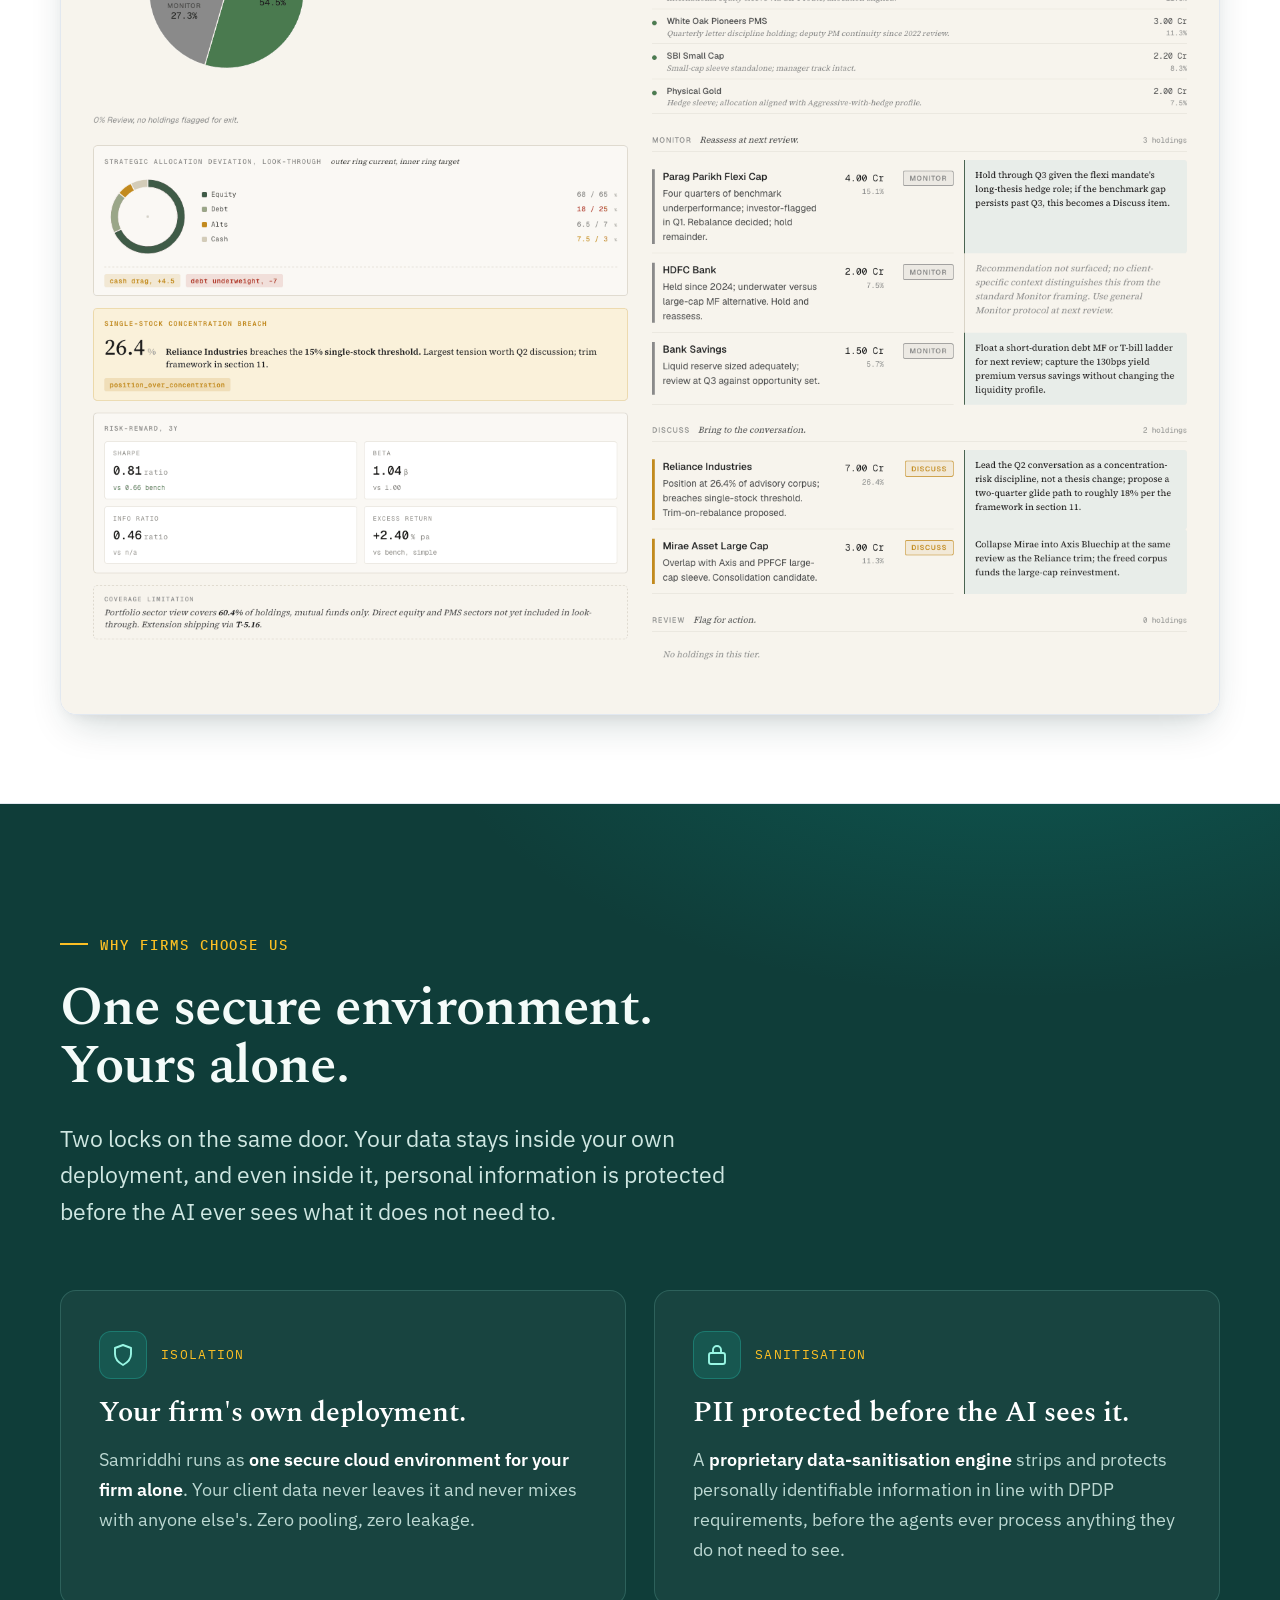
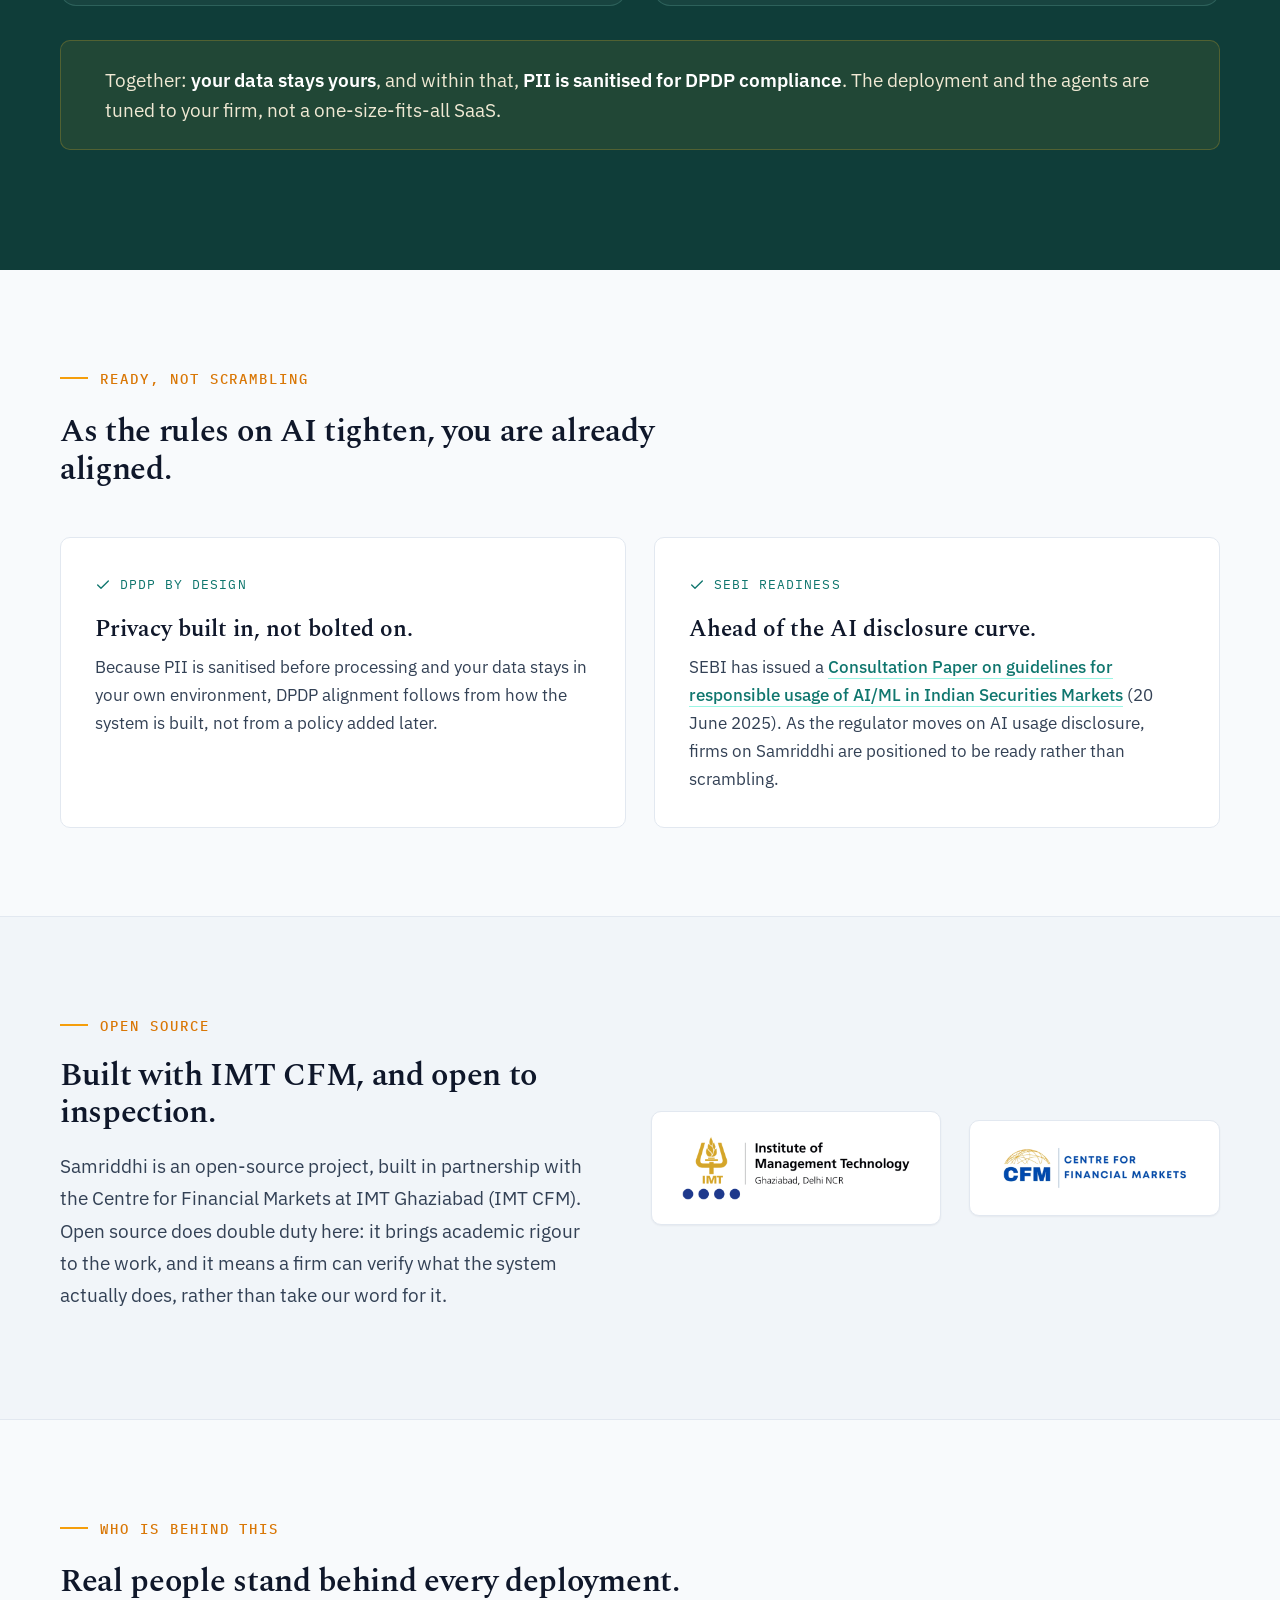
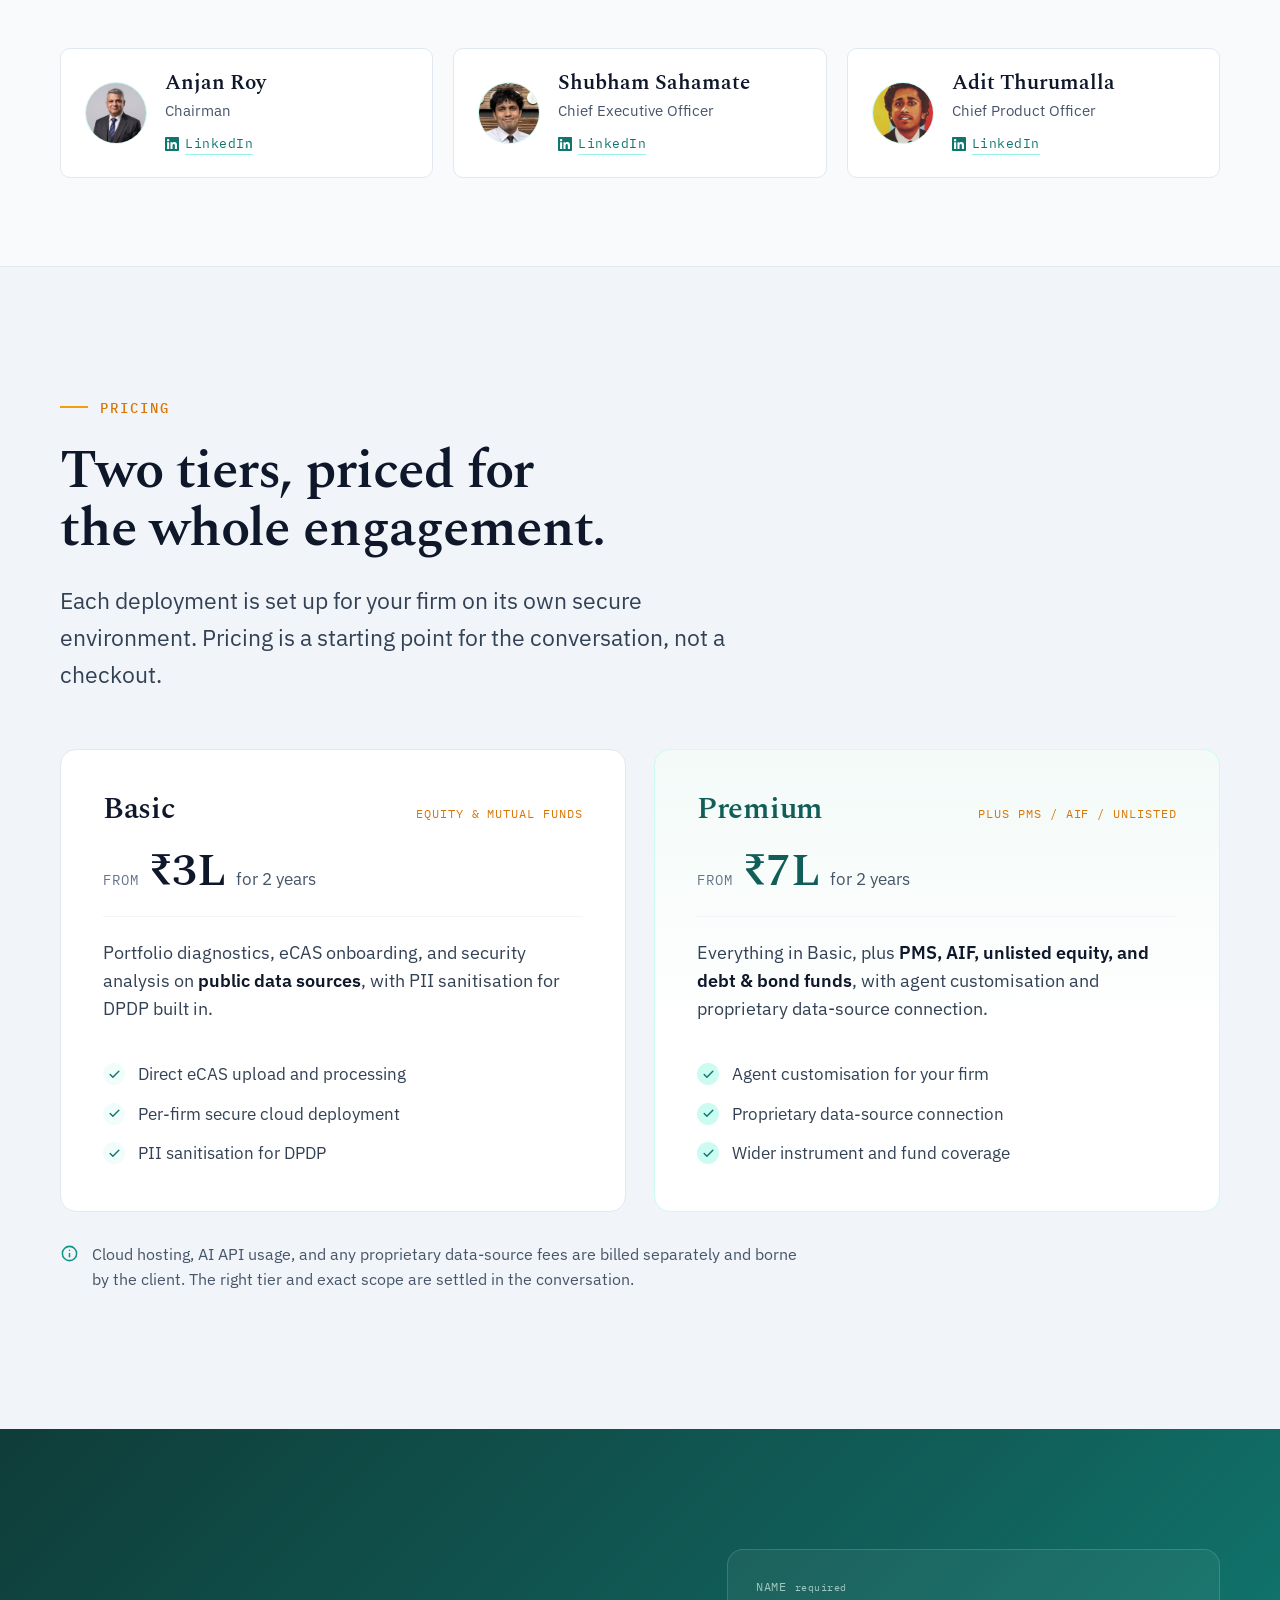
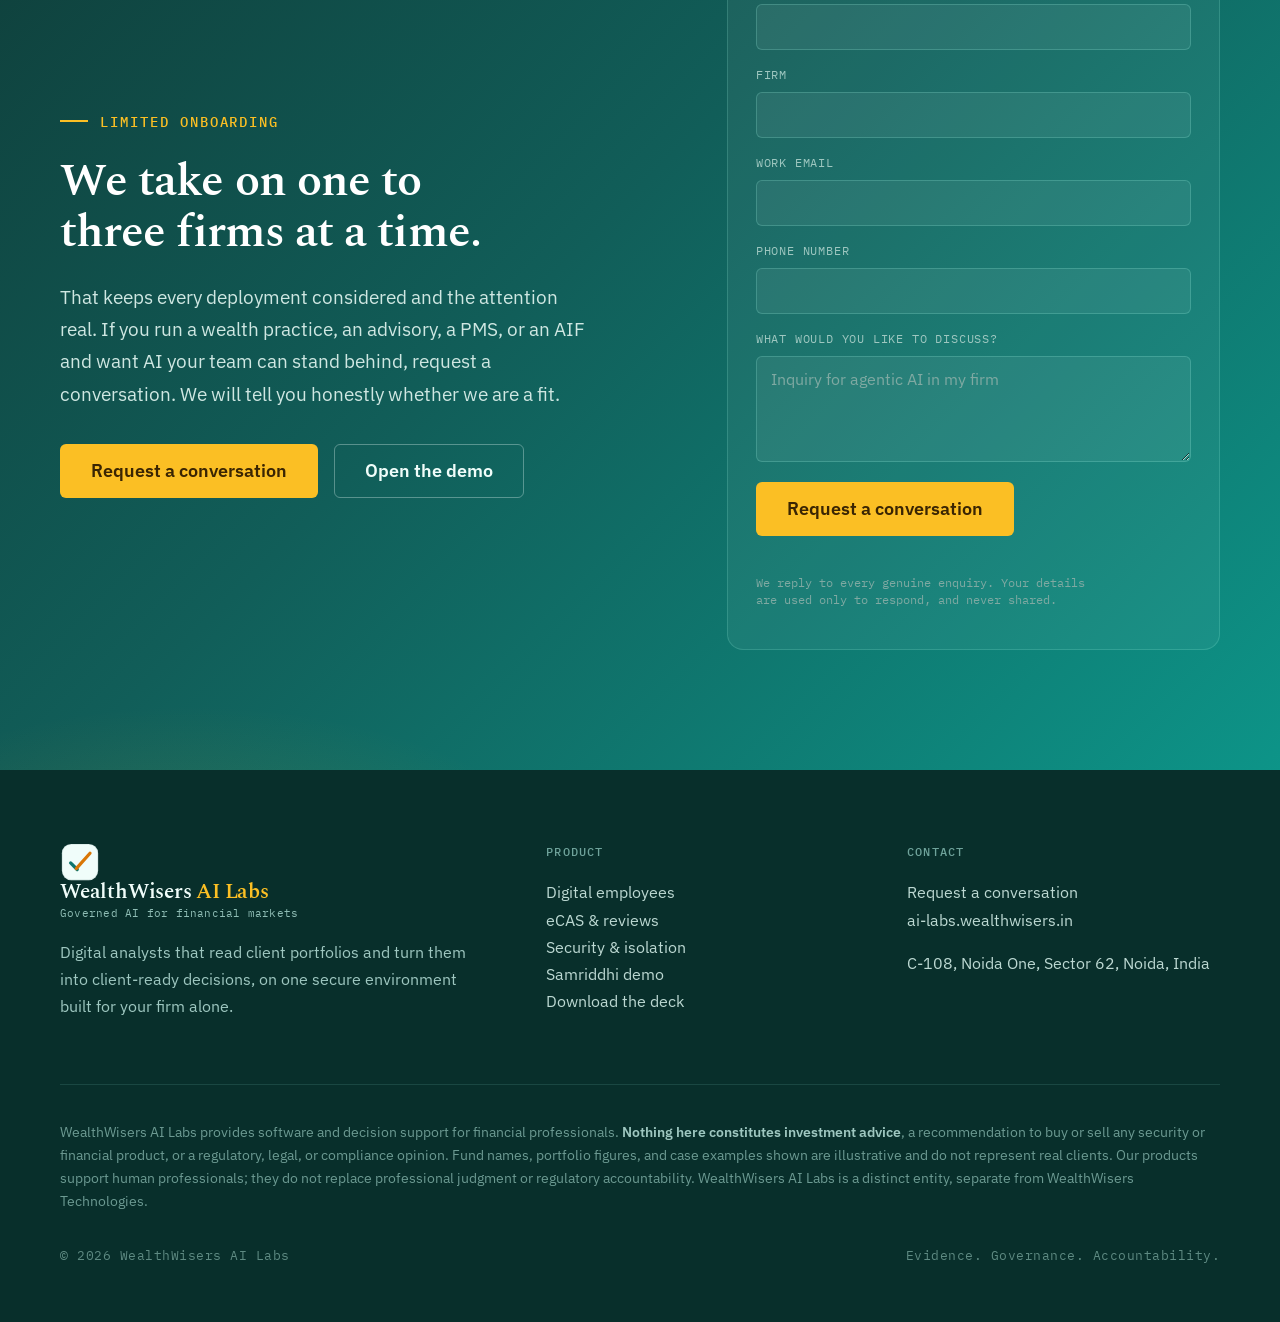
==== commit dd29c545: "Backend: Google Sheets form on all pages, new /contact QR page Replace Netlify Forms with a Google A" ====
--- a/index.html
+++ b/index.html
@@ -380,8 +380,8 @@
             <a class="btn btn-ondark-ghost btn-lg" href="demo/">Open the demo</a>
           </div>
         </div>
-        <form class="cta-form" id="contact-form" name="contact" method="POST" data-netlify="true" netlify-honeypot="bot-field" action="/thanks/">
-          <input type="hidden" name="form-name" value="contact">
+        <form class="cta-form" id="contact-form" name="contact">
+          <input type="hidden" name="page" value="Home">
           <p class="hp" aria-hidden="true"><label>Leave this field empty: <input name="bot-field" tabindex="-1" autocomplete="off"></label></p>
           <div class="f-row">
             <label for="cf-name">Name <span class="req">required</span></label>
--- a/site.css
+++ b/site.css
@@ -300,8 +300,11 @@
 .cta-form .cta-form-submit{align-self:flex-start;margin-top:4px;cursor:pointer;-webkit-appearance:none;appearance:none;font-family:var(--font-sans);}
 .cta-form .f-note{font-family:var(--font-mono);font-size:11.5px;line-height:1.55;color:#7fa9a2;}
 .cta-form label .req{font-family:var(--font-mono);font-size:10px;letter-spacing:0.05em;color:#9ec7c0;font-weight:400;text-transform:none;}
-.cta-form .cf-err{display:block;margin-top:7px;font-family:var(--font-mono);font-size:11.5px;line-height:1.4;color:#fecaca;}
+.cta-form .cf-err{margin-top:7px;font-family:var(--font-mono);font-size:11.5px;line-height:1.4;color:#fecaca;}
+.cta-form .cf-err[hidden]{display:none;}
 .cta-form input.is-invalid,.cta-form textarea.is-invalid{border-color:#fca5a5;box-shadow:0 0 0 3px rgba(248,113,113,0.18);}
+.cta-form .form-success{margin:0;background:#F7F4ED;color:#1B2A3D;border-radius:var(--radius-lg);padding:28px 24px;text-align:center;font-family:var(--font-display);font-size:19px;line-height:1.5;}
+.cta-form .form-error{margin:10px 0 0;font-family:var(--font-mono);font-size:12px;line-height:1.5;color:#fecaca;}
 
 /* ---------- footer ---------- */
 .footer{background:var(--surface-darker);color:#9ec7c0;padding:72px 0 56px;}
